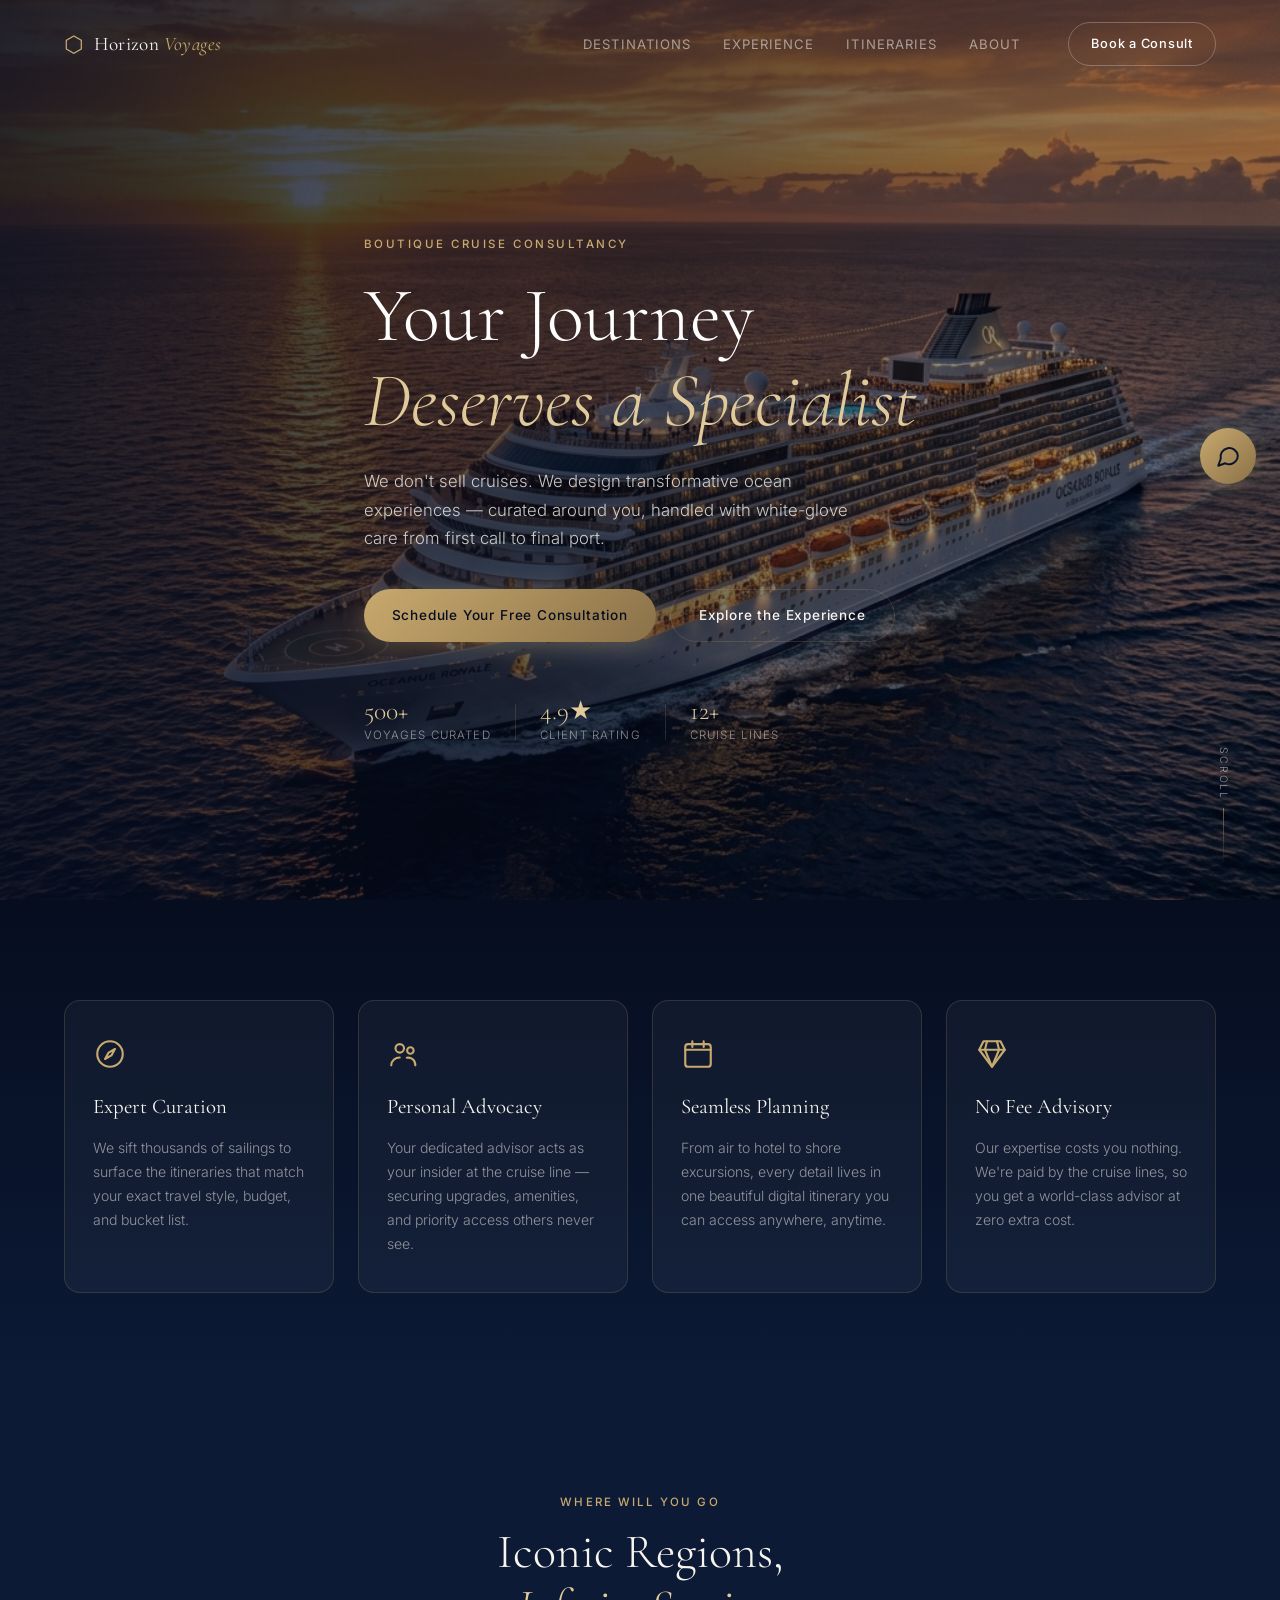
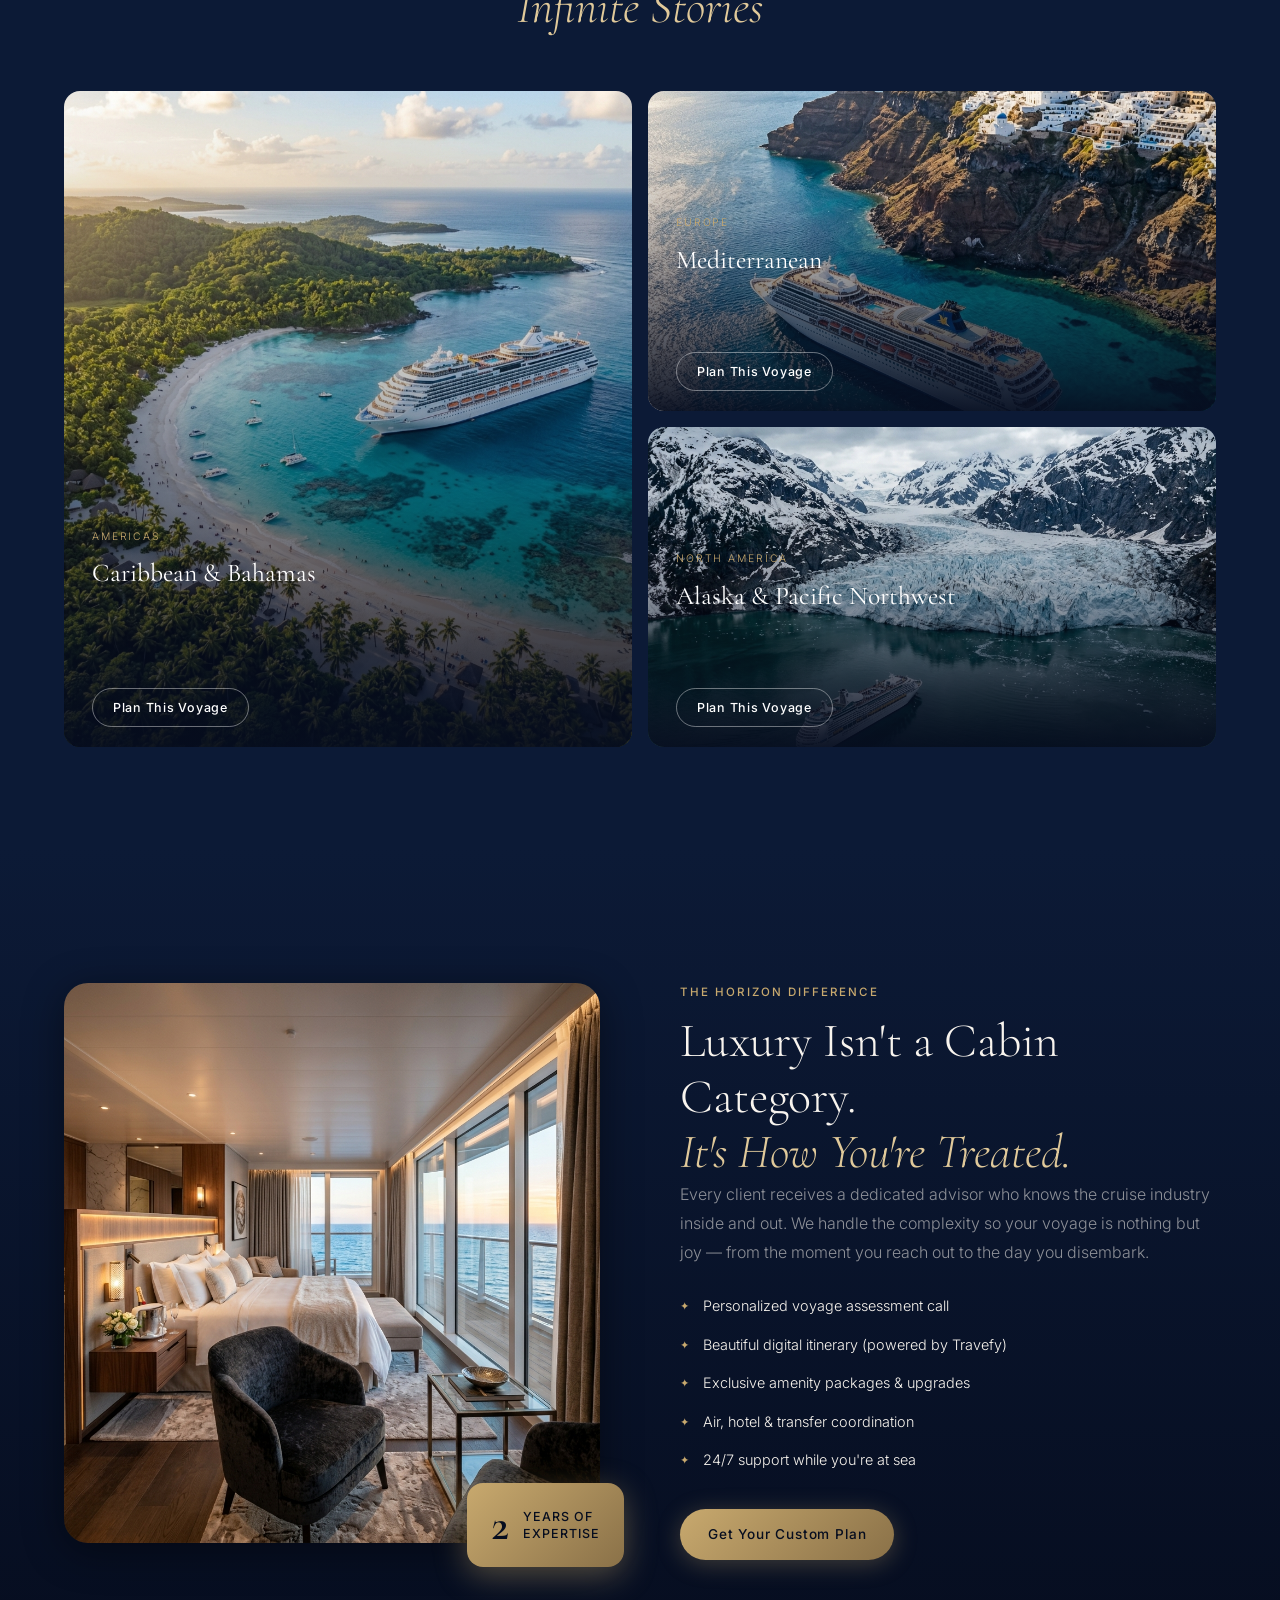
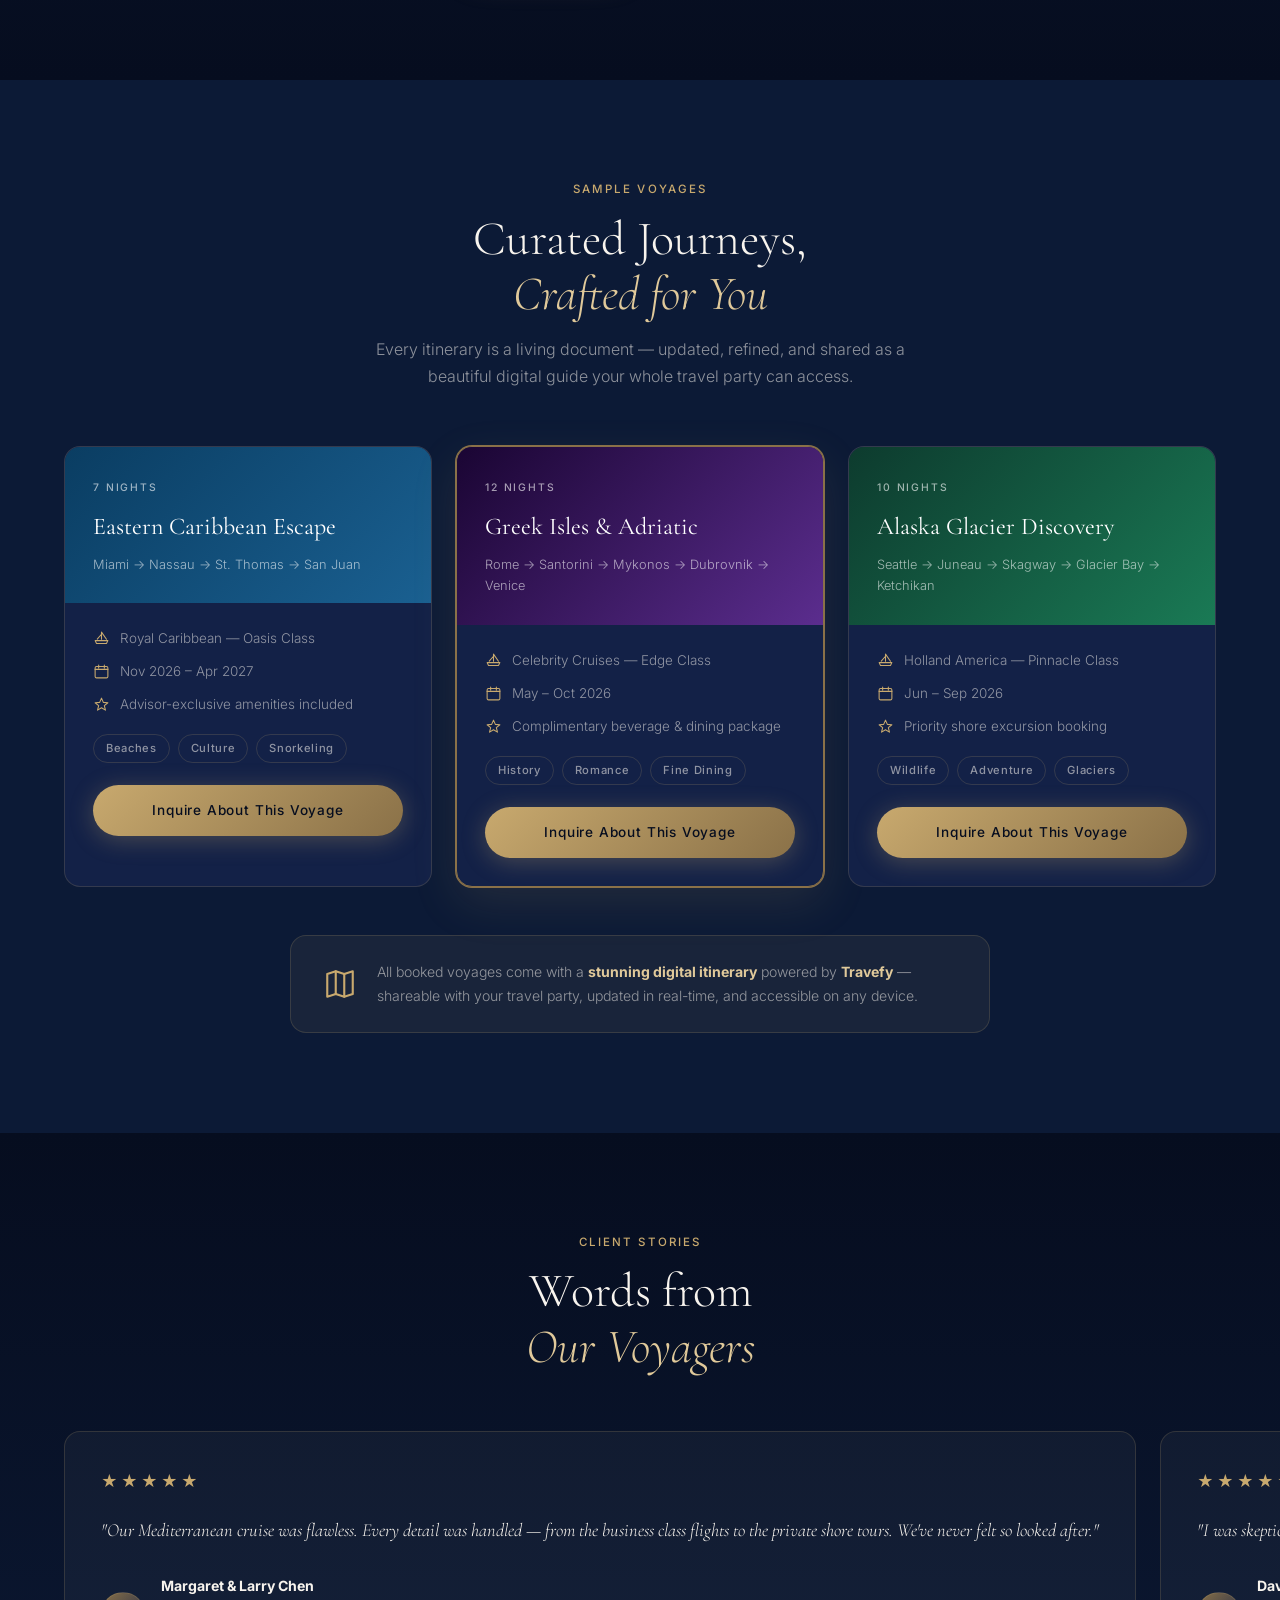
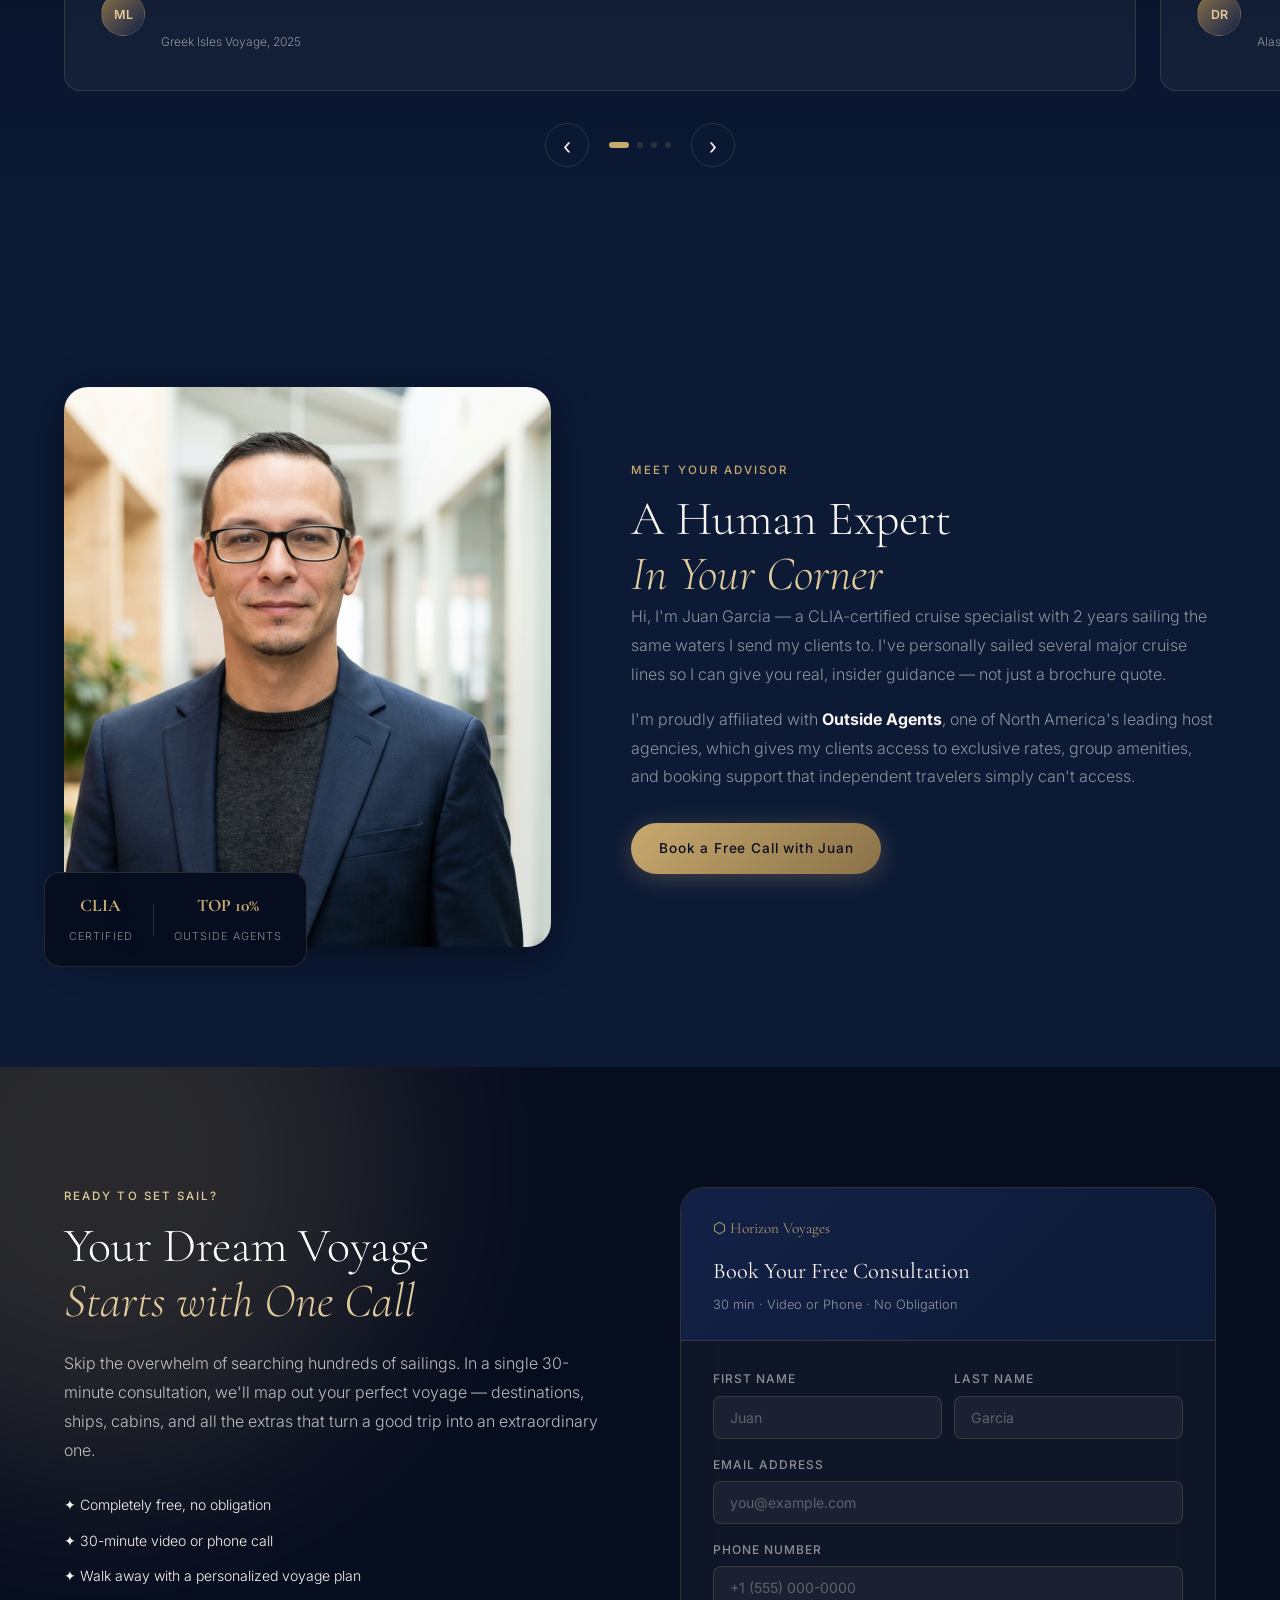
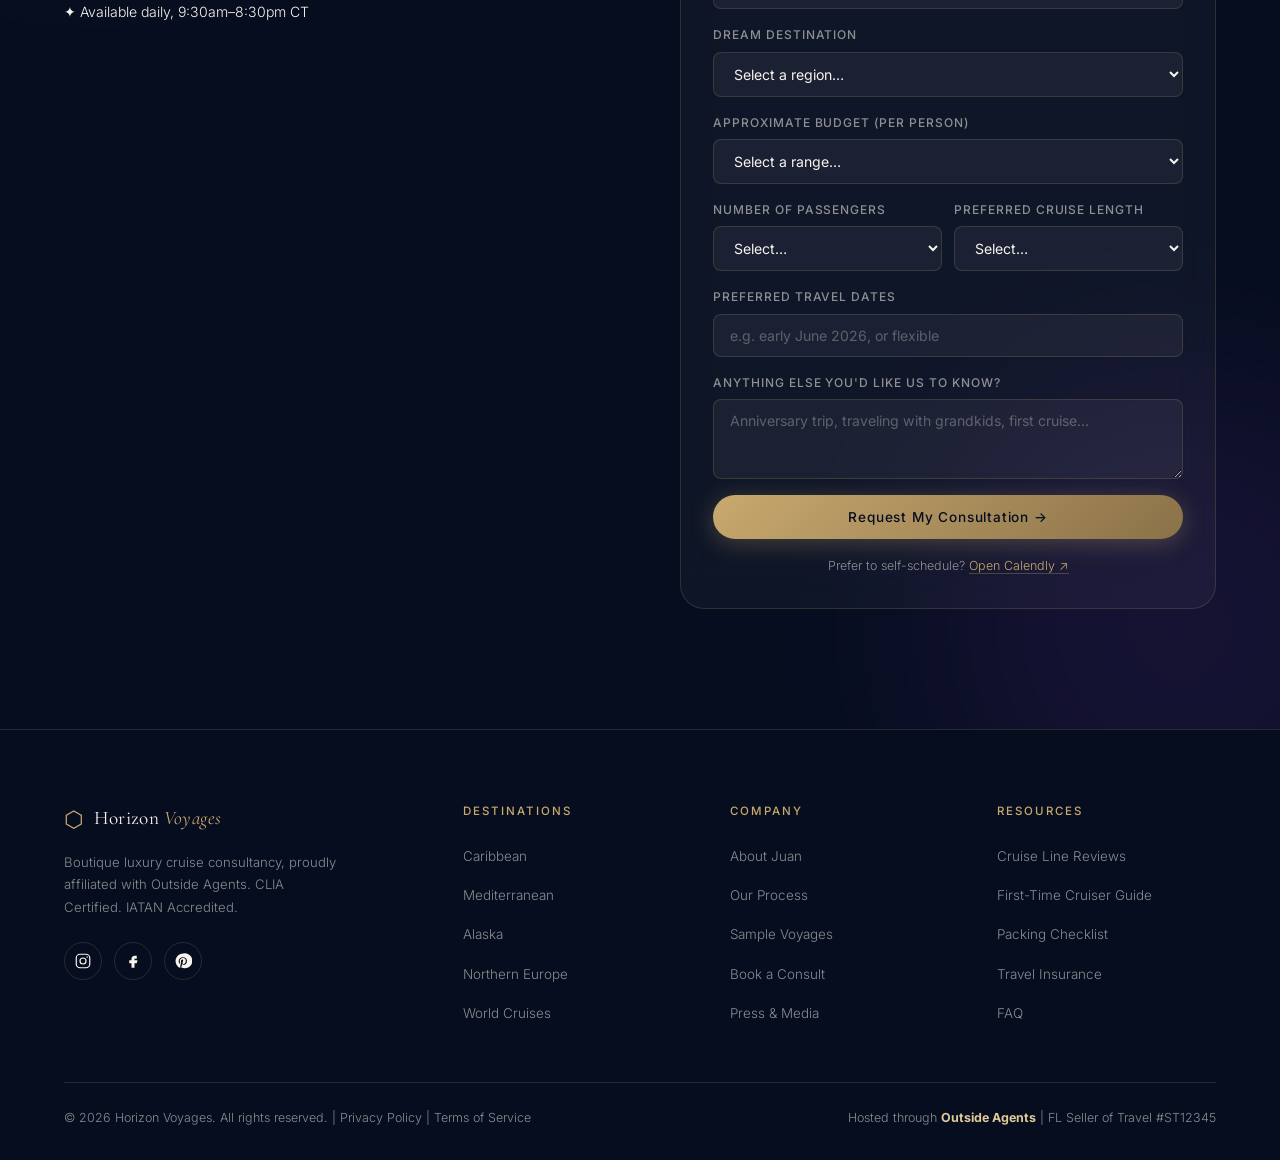
==== index.html @ 29cc8733 "Merge fix/accurate-experience: 2-year advisor experience" ====
<!DOCTYPE html>
<html lang="en">
<head>
  <meta charset="UTF-8" />
  <meta name="viewport" content="width=device-width, initial-scale=1.0" />
  <title>Horizon Voyages | Luxury Cruise Specialists</title>
  <meta name="description" content="Horizon Voyages is a boutique luxury cruise consultancy. We curate bespoke ocean journeys and handle every detail — so you arrive transformed, not just traveled." />
  <link rel="canonical" href="https://horizonvoyages.net/" />
  <link rel="preconnect" href="https://fonts.googleapis.com" />
  <link rel="preconnect" href="https://fonts.gstatic.com" crossorigin />
  <link href="https://fonts.googleapis.com/css2?family=Cormorant+Garamond:ital,wght@0,300;0,400;0,500;0,600;1,300;1,400&family=Inter:wght@300;400;500;600&display=swap" rel="stylesheet" />
  <link rel="stylesheet" href="style.css" />
</head>
<body>

  <!-- ░░ NAV ░░ -->
  <nav id="navbar" class="navbar">
    <div class="nav-inner">
      <a href="#" class="logo" id="logo-link">
        <span class="logo-mark">⬡</span>
        <span class="logo-text">Horizon <em>Voyages</em></span>
      </a>
      <ul class="nav-links" id="nav-links">
        <li><a href="#destinations">Destinations</a></li>
        <li><a href="#experience">Experience</a></li>
        <li><a href="#itineraries">Itineraries</a></li>
        <li><a href="#about">About</a></li>
        <li class="nav-cta-mobile"><a href="#consult" class="btn btn-primary">Book a Consult</a></li>
      </ul>
      <a href="#consult" class="btn btn-ghost nav-cta" id="nav-cta">Book a Consult</a>
      <button class="hamburger" id="hamburger" aria-label="Toggle menu">
        <span></span><span></span><span></span>
      </button>
    </div>
  </nav>

  <!-- ░░ HERO ░░ -->
  <section class="hero" id="hero">
    <div class="hero-media">
      <img src="hero_cruise.png" alt="Luxury cruise ship at sunset" class="hero-img" id="hero-img" />
      <div class="hero-overlay"></div>
    </div>
    <div class="hero-content">
      <p class="hero-eyebrow">Boutique Cruise Consultancy</p>
      <h1 class="hero-headline">Your Journey<br /><em>Deserves a Specialist</em></h1>
      <p class="hero-sub">We don't sell cruises. We design transformative ocean experiences — curated around you, handled with white-glove care from first call to final port.</p>
      <div class="hero-actions">
        <a href="#consult" class="btn btn-primary" id="hero-cta">Schedule Your Free Consultation</a>
        <a href="#experience" class="btn btn-outline" id="hero-explore">Explore the Experience</a>
      </div>
      <div class="hero-trust">
        <div class="trust-item"><span class="trust-num">500+</span><span class="trust-label">Voyages Curated</span></div>
        <div class="trust-divider"></div>
        <div class="trust-item"><span class="trust-num">4.9★</span><span class="trust-label">Client Rating</span></div>
        <div class="trust-divider"></div>
        <div class="trust-item"><span class="trust-num">12+</span><span class="trust-label">Cruise Lines</span></div>
      </div>
    </div>
    <div class="hero-scroll-hint" id="scroll-hint">
      <span>Scroll</span>
      <div class="scroll-line"></div>
    </div>
  </section>

  <!-- ░░ PHILOSOPHY STRIP ░░ -->
  <section class="philosophy" id="philosophy">
    <div class="container">
      <div class="philosophy-grid">
        <div class="phil-card" data-reveal>
          <div class="phil-icon"><svg viewBox="0 0 24 24" fill="none" stroke="currentColor" stroke-width="1.5" stroke-linecap="round" stroke-linejoin="round"><circle cx="12" cy="12" r="9"/><polygon points="15.5 8.5 11 11 8.5 15.5 13 13"/></svg></div>
          <h3>Expert Curation</h3>
          <p>We sift thousands of sailings to surface the itineraries that match your exact travel style, budget, and bucket list.</p>
        </div>
        <div class="phil-card" data-reveal>
          <div class="phil-icon"><svg viewBox="0 0 24 24" fill="none" stroke="currentColor" stroke-width="1.5" stroke-linecap="round" stroke-linejoin="round"><circle cx="9" cy="8" r="3"/><path d="M3 20c0-3.3 2.7-5.5 6-5.5"/><circle cx="16.5" cy="9.5" r="2.3"/><path d="M14 14.6c3.2-.4 6 1.6 6 5.4"/></svg></div>
          <h3>Personal Advocacy</h3>
          <p>Your dedicated advisor acts as your insider at the cruise line — securing upgrades, amenities, and priority access others never see.</p>
        </div>
        <div class="phil-card" data-reveal>
          <div class="phil-icon"><svg viewBox="0 0 24 24" fill="none" stroke="currentColor" stroke-width="1.5" stroke-linecap="round" stroke-linejoin="round"><rect x="3" y="5" width="18" height="16" rx="2"/><path d="M3 9h18M8 3v4M16 3v4"/></svg></div>
          <h3>Seamless Planning</h3>
          <p>From air to hotel to shore excursions, every detail lives in one beautiful digital itinerary you can access anywhere, anytime.</p>
        </div>
        <div class="phil-card" data-reveal>
          <div class="phil-icon"><svg viewBox="0 0 24 24" fill="none" stroke="currentColor" stroke-width="1.5" stroke-linecap="round" stroke-linejoin="round"><path d="M6 3h12l3 6-9 12L3 9z"/><path d="M3 9h18M8.5 3 7 9l5 12 5-12-1.5-6"/></svg></div>
          <h3>No Fee Advisory</h3>
          <p>Our expertise costs you nothing. We're paid by the cruise lines, so you get a world-class advisor at zero extra cost.</p>
        </div>
      </div>
    </div>
  </section>

  <!-- ░░ DESTINATIONS ░░ -->
  <section class="destinations" id="destinations">
    <div class="container">
      <div class="section-header" data-reveal>
        <p class="section-eyebrow">Where Will You Go</p>
        <h2 class="section-title">Iconic Regions,<br /><em>Infinite Stories</em></h2>
      </div>
      <div class="dest-grid">
        <div class="dest-card dest-large" id="dest-caribbean" data-reveal>
          <img src="cruise_caribbean.png" alt="Caribbean cruise destination" loading="lazy" />
          <div class="dest-card-overlay">
            <div class="dest-info">
              <p class="dest-region">Americas</p>
              <h3>Caribbean &amp; Bahamas</h3>
              <p class="dest-desc">Pristine beaches, turquoise waters, and vibrant island culture across the tropics' most storied islands.</p>
              <a href="#consult" class="btn btn-ghost-sm">Plan This Voyage</a>
            </div>
          </div>
        </div>
        <div class="dest-card" id="dest-med" data-reveal>
          <img src="cruise_mediterranean.png" alt="Mediterranean cruise" loading="lazy" />
          <div class="dest-card-overlay">
            <div class="dest-info">
              <p class="dest-region">Europe</p>
              <h3>Mediterranean</h3>
              <p class="dest-desc">Ancient cities, volcanic islands, and timeless Riviera glamour across 15 breathtaking nations.</p>
              <a href="#consult" class="btn btn-ghost-sm">Plan This Voyage</a>
            </div>
          </div>
        </div>
        <div class="dest-card" id="dest-alaska" data-reveal>
          <img src="cruise_alaska.png" alt="Alaska cruise" loading="lazy" />
          <div class="dest-card-overlay">
            <div class="dest-info">
              <p class="dest-region">North America</p>
              <h3>Alaska &amp; Pacific Northwest</h3>
              <p class="dest-desc">Glaciers, fjords, and untouched wilderness on one of the world's most awe-inspiring sailings.</p>
              <a href="#consult" class="btn btn-ghost-sm">Plan This Voyage</a>
            </div>
          </div>
        </div>
      </div>
    </div>
  </section>

  <!-- ░░ EXPERIENCE (SUITE) ░░ -->
  <section class="experience-section" id="experience">
    <div class="experience-inner">
      <div class="exp-image" data-reveal>
        <img src="cruise_suite.png" alt="Luxury cruise suite with ocean view" loading="lazy" />
        <div class="exp-badge">
          <span class="badge-num">2</span>
          <span class="badge-txt">Years of<br/>Expertise</span>
        </div>
      </div>
      <div class="exp-content" data-reveal>
        <p class="section-eyebrow">The Horizon Difference</p>
        <h2 class="section-title">Luxury Isn't a Cabin Category.<br /><em>It's How You're Treated.</em></h2>
        <p class="exp-body">Every client receives a dedicated advisor who knows the cruise industry inside and out. We handle the complexity so your voyage is nothing but joy — from the moment you reach out to the day you disembark.</p>
        <ul class="exp-checklist">
          <li><span class="check-icon">✦</span> Personalized voyage assessment call</li>
          <li><span class="check-icon">✦</span> Beautiful digital itinerary (powered by Travefy)</li>
          <li><span class="check-icon">✦</span> Exclusive amenity packages &amp; upgrades</li>
          <li><span class="check-icon">✦</span> Air, hotel &amp; transfer coordination</li>
          <li><span class="check-icon">✦</span> 24/7 support while you're at sea</li>
        </ul>
        <a href="#consult" class="btn btn-primary" id="exp-cta">Get Your Custom Plan</a>
      </div>
    </div>
  </section>

  <!-- ░░ ITINERARY SHOWCASE ░░ -->
  <section class="itineraries" id="itineraries">
    <div class="container">
      <div class="section-header" data-reveal>
        <p class="section-eyebrow">Sample Voyages</p>
        <h2 class="section-title">Curated Journeys,<br /><em>Crafted for You</em></h2>
        <p class="section-sub">Every itinerary is a living document — updated, refined, and shared as a beautiful digital guide your whole travel party can access.</p>
      </div>
      <div class="itin-grid">
        <article class="itin-card" data-reveal>
          <div class="itin-header" style="background: linear-gradient(135deg,#0a3d62,#1a6091)">
            <div class="itin-nights">7 Nights</div>
            <h3>Eastern Caribbean Escape</h3>
            <p>Miami → Nassau → St. Thomas → San Juan</p>
          </div>
          <div class="itin-body">
            <div class="itin-detail"><span><svg viewBox="0 0 24 24" fill="none" stroke="currentColor" stroke-width="1.5" stroke-linecap="round" stroke-linejoin="round"><path d="M3 15h18l-2 4H5z"/><path d="M12 13V3l7 10M12 6 6 13"/></svg></span> Royal Caribbean — Oasis Class</div>
            <div class="itin-detail"><span><svg viewBox="0 0 24 24" fill="none" stroke="currentColor" stroke-width="1.5" stroke-linecap="round" stroke-linejoin="round"><rect x="3" y="5" width="18" height="16" rx="2"/><path d="M3 9h18M8 3v4M16 3v4"/></svg></span> Nov 2026 – Apr 2027</div>
            <div class="itin-detail"><span><svg viewBox="0 0 24 24" fill="none" stroke="currentColor" stroke-width="1.5" stroke-linecap="round" stroke-linejoin="round"><polygon points="12 3 14.6 9 21 9.5 16 13.7 17.6 20 12 16.5 6.4 20 8 13.7 3 9.5 9.4 9"/></svg></span> Advisor-exclusive amenities included</div>
            <div class="itin-tags">
              <span class="tag">Beaches</span><span class="tag">Culture</span><span class="tag">Snorkeling</span>
            </div>
            <a href="#consult" class="btn btn-primary btn-full" id="itin-cta-1">Inquire About This Voyage</a>
          </div>
        </article>
        <article class="itin-card featured-itin" data-reveal>
          <div class="itin-badge-featured">Most Requested</div>
          <div class="itin-header" style="background: linear-gradient(135deg,#1a0533,#5b2d8e)">
            <div class="itin-nights">12 Nights</div>
            <h3>Greek Isles &amp; Adriatic</h3>
            <p>Rome → Santorini → Mykonos → Dubrovnik → Venice</p>
          </div>
          <div class="itin-body">
            <div class="itin-detail"><span><svg viewBox="0 0 24 24" fill="none" stroke="currentColor" stroke-width="1.5" stroke-linecap="round" stroke-linejoin="round"><path d="M3 15h18l-2 4H5z"/><path d="M12 13V3l7 10M12 6 6 13"/></svg></span> Celebrity Cruises — Edge Class</div>
            <div class="itin-detail"><span><svg viewBox="0 0 24 24" fill="none" stroke="currentColor" stroke-width="1.5" stroke-linecap="round" stroke-linejoin="round"><rect x="3" y="5" width="18" height="16" rx="2"/><path d="M3 9h18M8 3v4M16 3v4"/></svg></span> May – Oct 2026</div>
            <div class="itin-detail"><span><svg viewBox="0 0 24 24" fill="none" stroke="currentColor" stroke-width="1.5" stroke-linecap="round" stroke-linejoin="round"><polygon points="12 3 14.6 9 21 9.5 16 13.7 17.6 20 12 16.5 6.4 20 8 13.7 3 9.5 9.4 9"/></svg></span> Complimentary beverage &amp; dining package</div>
            <div class="itin-tags">
              <span class="tag">History</span><span class="tag">Romance</span><span class="tag">Fine Dining</span>
            </div>
            <a href="#consult" class="btn btn-primary btn-full" id="itin-cta-2">Inquire About This Voyage</a>
          </div>
        </article>
        <article class="itin-card" data-reveal>
          <div class="itin-header" style="background: linear-gradient(135deg,#0d3b2e,#1a7a55)">
            <div class="itin-nights">10 Nights</div>
            <h3>Alaska Glacier Discovery</h3>
            <p>Seattle → Juneau → Skagway → Glacier Bay → Ketchikan</p>
          </div>
          <div class="itin-body">
            <div class="itin-detail"><span><svg viewBox="0 0 24 24" fill="none" stroke="currentColor" stroke-width="1.5" stroke-linecap="round" stroke-linejoin="round"><path d="M3 15h18l-2 4H5z"/><path d="M12 13V3l7 10M12 6 6 13"/></svg></span> Holland America — Pinnacle Class</div>
            <div class="itin-detail"><span><svg viewBox="0 0 24 24" fill="none" stroke="currentColor" stroke-width="1.5" stroke-linecap="round" stroke-linejoin="round"><rect x="3" y="5" width="18" height="16" rx="2"/><path d="M3 9h18M8 3v4M16 3v4"/></svg></span> Jun – Sep 2026</div>
            <div class="itin-detail"><span><svg viewBox="0 0 24 24" fill="none" stroke="currentColor" stroke-width="1.5" stroke-linecap="round" stroke-linejoin="round"><polygon points="12 3 14.6 9 21 9.5 16 13.7 17.6 20 12 16.5 6.4 20 8 13.7 3 9.5 9.4 9"/></svg></span> Priority shore excursion booking</div>
            <div class="itin-tags">
              <span class="tag">Wildlife</span><span class="tag">Adventure</span><span class="tag">Glaciers</span>
            </div>
            <a href="#consult" class="btn btn-primary btn-full" id="itin-cta-3">Inquire About This Voyage</a>
          </div>
        </article>
      </div>
      <div class="itin-travefy-note" data-reveal>
        <div class="travefy-icon"><svg viewBox="0 0 24 24" fill="none" stroke="currentColor" stroke-width="1.5" stroke-linecap="round" stroke-linejoin="round"><path d="M9 3 3 5v16l6-2 6 2 6-2V3l-6 2-6-2z"/><path d="M9 3v16M15 5v16"/></svg></div>
        <p>All booked voyages come with a <strong>stunning digital itinerary</strong> powered by <strong>Travefy</strong> — shareable with your travel party, updated in real-time, and accessible on any device.</p>
      </div>
    </div>
  </section>

  <!-- ░░ TESTIMONIALS ░░ -->
  <section class="testimonials" id="testimonials">
    <div class="container">
      <div class="section-header" data-reveal>
        <p class="section-eyebrow">Client Stories</p>
        <h2 class="section-title">Words from<br /><em>Our Voyagers</em></h2>
      </div>
      <div class="testi-track-wrap">
        <div class="testi-track" id="testi-track">
          <div class="testi-card">
            <div class="testi-stars">★★★★★</div>
            <p class="testi-quote">"Our Mediterranean cruise was flawless. Every detail was handled — from the business class flights to the private shore tours. We've never felt so looked after."</p>
            <div class="testi-author">
              <div class="testi-avatar">ML</div>
              <div><strong>Margaret &amp; Larry Chen</strong><br /><span>Greek Isles Voyage, 2025</span></div>
            </div>
          </div>
          <div class="testi-card">
            <div class="testi-stars">★★★★★</div>
            <p class="testi-quote">"I was skeptical about using a travel advisor, but Horizon Voyages saved us thousands and got us a suite upgrade we never could have gotten on our own. Life-changing trip."</p>
            <div class="testi-author">
              <div class="testi-avatar">DR</div>
              <div><strong>David Reyes</strong><br /><span>Alaska Discovery, 2025</span></div>
            </div>
          </div>
          <div class="testi-card">
            <div class="testi-stars">★★★★★</div>
            <p class="testi-quote">"The digital itinerary they created was so beautiful my daughter thought I had hired a professional travel journalist. Every port, restaurant, and excursion perfectly documented."</p>
            <div class="testi-author">
              <div class="testi-avatar">SB</div>
              <div><strong>Sandra Bloom</strong><br /><span>Caribbean Escape, 2026</span></div>
            </div>
          </div>
          <div class="testi-card">
            <div class="testi-stars">★★★★★</div>
            <p class="testi-quote">"Our advisor called the ship directly when our excursion got canceled and had a replacement arranged within the hour. That's the kind of service money simply can't buy elsewhere."</p>
            <div class="testi-author">
              <div class="testi-avatar">JK</div>
              <div><strong>James &amp; Karen Walsh</strong><br /><span>Adriatic Voyage, 2025</span></div>
            </div>
          </div>
        </div>
        <div class="testi-controls">
          <button class="testi-btn" id="testi-prev" aria-label="Previous testimonial">‹</button>
          <div class="testi-dots" id="testi-dots"></div>
          <button class="testi-btn" id="testi-next" aria-label="Next testimonial">›</button>
        </div>
      </div>
    </div>
  </section>

  <!-- ░░ ADVISOR ░░ -->
  <section class="advisor-section" id="about">
    <div class="container">
      <div class="advisor-inner">
        <div class="advisor-img-wrap" data-reveal>
          <img src="advisor_portrait.png" alt="Your dedicated cruise advisor" />
          <div class="advisor-credentials">
            <div class="cred-item"><strong>CLIA</strong><span>Certified</span></div>
            <div class="cred-divider"></div>
            <div class="cred-item"><strong>TOP 10%</strong><span>Outside Agents</span></div>
          </div>
        </div>
        <div class="advisor-content" data-reveal>
          <p class="section-eyebrow">Meet Your Advisor</p>
          <h2 class="section-title">A Human Expert<br /><em>In Your Corner</em></h2>
          <p class="advisor-body">Hi, I'm Juan Garcia — a CLIA-certified cruise specialist with 2 years sailing the same waters I send my clients to. I've personally sailed several major cruise lines so I can give you real, insider guidance — not just a brochure quote.</p>
          <p class="advisor-body">I'm proudly affiliated with <strong>Outside Agents</strong>, one of North America's leading host agencies, which gives my clients access to exclusive rates, group amenities, and booking support that independent travelers simply can't access.</p>
          <div class="advisor-actions">
            <a href="#consult" class="btn btn-primary" id="advisor-cta">Book a Free Call with Juan</a>
          </div>
        </div>
      </div>
    </div>
  </section>

  <!-- ░░ CONSULT / CALENDLY CTA ░░ -->
  <section class="consult-section" id="consult">
    <div class="consult-bg">
      <div class="consult-glow consult-glow-1"></div>
      <div class="consult-glow consult-glow-2"></div>
    </div>
    <div class="container">
      <div class="consult-inner">
        <div class="consult-copy" data-reveal>
          <p class="section-eyebrow light">Ready to Set Sail?</p>
          <h2 class="section-title light">Your Dream Voyage<br /><em>Starts with One Call</em></h2>
          <p class="consult-body">Skip the overwhelm of searching hundreds of sailings. In a single 30-minute consultation, we'll map out your perfect voyage — destinations, ships, cabins, and all the extras that turn a good trip into an extraordinary one.</p>
          <ul class="consult-bullets">
            <li>✦ Completely free, no obligation</li>
            <li>✦ 30-minute video or phone call</li>
            <li>✦ Walk away with a personalized voyage plan</li>
            <li>✦ Available daily, 9:30am–8:30pm CT</li>
          </ul>
        </div>
        <div class="consult-widget" data-reveal>
          <div class="widget-card" id="consult-widget">
            <div class="widget-header">
              <div class="widget-logo">⬡ Horizon Voyages</div>
              <h3>Book Your Free Consultation</h3>
              <p>30 min · Video or Phone · No Obligation</p>
            </div>
            <!-- Inline booking form (Calendly embed placeholder) -->
            <form class="consult-form" id="consult-form" novalidate>
              <div class="form-row">
                <div class="form-group">
                  <label for="fname">First Name</label>
                  <input type="text" id="fname" name="fname" placeholder="Juan" required />
                </div>
                <div class="form-group">
                  <label for="lname">Last Name</label>
                  <input type="text" id="lname" name="lname" placeholder="Garcia" required />
                </div>
              </div>
              <div class="form-group">
                <label for="email">Email Address</label>
                <input type="email" id="email" name="email" placeholder="you@example.com" required />
              </div>
              <div class="form-group">
                <label for="phone">Phone Number</label>
                <input type="tel" id="phone" name="phone" placeholder="+1 (555) 000-0000" />
              </div>
              <div class="form-group">
                <label for="destination">Dream Destination</label>
                <select id="destination" name="destination">
                  <option value="">Select a region…</option>
                  <option>Caribbean &amp; Bahamas</option>
                  <option>Mediterranean</option>
                  <option>Alaska &amp; Pacific Northwest</option>
                  <option>Northern Europe &amp; Fjords</option>
                  <option>Asia &amp; Southeast Asia</option>
                  <option>South America &amp; Antarctica</option>
                  <option>World Cruise</option>
                  <option>Not sure yet — help me decide</option>
                </select>
              </div>
              <div class="form-group">
                <label for="budget">Approximate Budget (per person)</label>
                <select id="budget" name="budget">
                  <option value="">Select a range…</option>
                  <option>Under $2,000</option>
                  <option>$2,000 – $5,000</option>
                  <option>$5,000 – $10,000</option>
                  <option>$10,000 – $20,000</option>
                  <option>$20,000+</option>
                </select>
              </div>
              <div class="form-row">
                <div class="form-group">
                  <label for="passengers">Number of Passengers</label>
                  <select id="passengers" name="passengers">
                    <option value="">Select…</option>
                    <option>1</option>
                    <option>2</option>
                    <option>3–4</option>
                    <option>5–6</option>
                    <option>7+</option>
                  </select>
                </div>
                <div class="form-group">
                  <label for="length">Preferred Cruise Length</label>
                  <select id="length" name="length">
                    <option value="">Select…</option>
                    <option>Up to 5 nights</option>
                    <option>6–9 nights</option>
                    <option>10–14 nights</option>
                    <option>15+ nights</option>
                    <option>Flexible</option>
                  </select>
                </div>
              </div>
              <div class="form-group">
                <label for="dates">Preferred Travel Dates</label>
                <input type="text" id="dates" name="dates" placeholder="e.g. early June 2026, or flexible" />
              </div>
              <div class="form-group">
                <label for="message">Anything else you'd like us to know?</label>
                <textarea id="message" name="message" rows="3" placeholder="Anniversary trip, traveling with grandkids, first cruise…"></textarea>
              </div>
              <div class="form-captcha" id="consult-captcha"></div>
              <p class="form-error" id="form-error" hidden></p>
              <button type="submit" class="btn btn-primary btn-full" id="form-submit">
                <span class="btn-text">Request My Consultation →</span>
                <span class="btn-loading" hidden>Sending…</span>
              </button>
              <p class="form-note">Prefer to self-schedule? <a href="https://calendly.com/horizonvoyages" id="calendly-link" class="inline-link" target="_blank" rel="noopener noreferrer">Open Calendly ↗</a></p>
            </form>
            <div class="form-success" id="form-success" hidden>
              <div class="success-icon">✦</div>
              <h3>You're on the list!</h3>
              <p>Juan will reach out within one business day to confirm your consultation time. Check your inbox for a confirmation email.</p>
            </div>
          </div>
        </div>
      </div>
    </div>
  </section>

  <!-- ░░ FOOTER ░░ -->
  <footer class="footer">
    <div class="container">
      <div class="footer-top">
        <div class="footer-brand">
          <a href="#" class="logo">
            <span class="logo-mark">⬡</span>
            <span class="logo-text">Horizon <em>Voyages</em></span>
          </a>
          <p>Boutique luxury cruise consultancy, proudly affiliated with Outside Agents. CLIA Certified. IATAN Accredited.</p>
          <div class="footer-social">
            <a href="#" aria-label="Instagram" class="social-btn" id="footer-ig"><svg viewBox="0 0 24 24" fill="none" stroke="currentColor" stroke-width="1.6"><rect x="3" y="3" width="18" height="18" rx="5"/><circle cx="12" cy="12" r="4"/><circle cx="17.5" cy="6.5" r="1" fill="currentColor" stroke="none"/></svg></a>
            <a href="#" aria-label="Facebook" class="social-btn" id="footer-fb"><svg viewBox="0 0 24 24" fill="currentColor"><path d="M14 9h3V5h-3c-2.2 0-4 1.8-4 4v2H7v4h3v6h4v-6h3l1-4h-4V9c0-.6.4-1 1-1z"/></svg></a>
            <a href="#" aria-label="Pinterest" class="social-btn" id="footer-pt"><svg viewBox="0 0 24 24" fill="currentColor"><path d="M12 2a10 10 0 0 0-3.6 19.3c-.1-.8-.1-2 .1-2.9l1.1-4.8s-.3-.6-.3-1.4c0-1.3.8-2.3 1.7-2.3.8 0 1.2.6 1.2 1.3 0 .8-.5 2.1-.8 3.2-.2.9.5 1.7 1.4 1.7 1.7 0 2.9-2.2 2.9-4.8 0-2-1.3-3.4-3.7-3.4-2.7 0-4.4 2-4.4 4.3 0 .8.2 1.3.6 1.8.2.2.2.3.1.5l-.2.8c-.1.3-.3.4-.5.2-1-.6-1.4-1.9-1.4-3.4 0-2.6 2-5.2 5.9-5.2 3.1 0 5.2 2.2 5.2 4.6 0 3.2-1.8 5.6-4.4 5.6-.9 0-1.7-.5-2-1l-.5 2.1c-.2.7-.6 1.6-.9 2.2A10 10 0 1 0 12 2z"/></svg></a>
          </div>
        </div>
        <div class="footer-links">
          <h4>Destinations</h4>
          <ul>
            <li><a href="#consult">Caribbean</a></li>
            <li><a href="#consult">Mediterranean</a></li>
            <li><a href="#consult">Alaska</a></li>
            <li><a href="#consult">Northern Europe</a></li>
            <li><a href="#consult">World Cruises</a></li>
          </ul>
        </div>
        <div class="footer-links">
          <h4>Company</h4>
          <ul>
            <li><a href="#about">About Juan</a></li>
            <li><a href="#experience">Our Process</a></li>
            <li><a href="#itineraries">Sample Voyages</a></li>
            <li><a href="#consult">Book a Consult</a></li>
            <li><a href="#">Press &amp; Media</a></li>
          </ul>
        </div>
        <div class="footer-links">
          <h4>Resources</h4>
          <ul>
            <li><a href="#">Cruise Line Reviews</a></li>
            <li><a href="#">First-Time Cruiser Guide</a></li>
            <li><a href="#">Packing Checklist</a></li>
            <li><a href="#">Travel Insurance</a></li>
            <li><a href="#">FAQ</a></li>
          </ul>
        </div>
      </div>
      <div class="footer-bottom">
        <p>© 2026 Horizon Voyages. All rights reserved. | <a href="privacy.html">Privacy Policy</a> | <a href="terms.html">Terms of Service</a></p>
        <p class="footer-host">Hosted through <strong>Outside Agents</strong> | FL Seller of Travel #ST12345</p>
      </div>
    </div>
  </footer>

  <!-- ░░ AI CHAT WIDGET ░░ -->
  <div class="chat-widget" id="chat-widget">
    <button class="chat-widget-toggle" id="chat-toggle" aria-label="Toggle chat">
      <span class="chat-icon"><svg viewBox="0 0 24 24" fill="none" stroke="currentColor" stroke-width="1.8" stroke-linecap="round" stroke-linejoin="round"><path d="M21 11.5a8 8 0 0 1-11.5 7.2L3 21l2.3-6.5A8 8 0 1 1 21 11.5z"/></svg></span>
    </button>
    <div class="chat-window" id="chat-window" hidden>
      <div class="chat-header">
        <h3>Horizon AI Assistant</h3>
        <button class="chat-close" id="chat-close" aria-label="Close chat">✕</button>
      </div>
      <div class="chat-callback" id="chat-callback" hidden>
        <button type="button" class="chat-callback-btn" id="chat-callback-btn">
          <svg viewBox="0 0 24 24" fill="none" stroke="currentColor" stroke-width="1.8" stroke-linecap="round" stroke-linejoin="round" aria-hidden="true"><path d="M22 16.92v3a2 2 0 0 1-2.18 2 19.79 19.79 0 0 1-8.63-3.07 19.5 19.5 0 0 1-6-6 19.79 19.79 0 0 1-3.07-8.67A2 2 0 0 1 4.11 2h3a2 2 0 0 1 2 1.72c.13.96.36 1.9.7 2.81a2 2 0 0 1-.45 2.11L8.09 9.91a16 16 0 0 0 6 6l1.27-1.27a2 2 0 0 1 2.11-.45c.91.34 1.85.57 2.81.7A2 2 0 0 1 22 16.92z"/></svg>
          Talk to a live advisor now
        </button>
      </div>
      <div class="chat-messages" id="chat-messages">
        <div class="chat-msg ai-msg">
          <div class="msg-content">Hello! I'm your AI concierge. How can I help you plan your dream voyage today?</div>
        </div>
      </div>
      <div class="chat-captcha" id="chat-captcha"></div>
      <form class="chat-input-area" id="chat-form">
        <input type="text" id="chat-input" placeholder="Type your message..." autocomplete="off" />
        <button type="submit" id="chat-submit" aria-label="Send message">➤</button>
      </form>
    </div>
  </div>

  <script src="https://challenges.cloudflare.com/turnstile/v0/api.js" async defer></script>
  <script src="config.js"></script>
  <script src="CruiseChatClient.js"></script>
  <script src="script.js"></script>
</body>
</html>
---- style.css ----
/* =============================================
   HORIZON VOYAGES — STYLESHEET
   ============================================= */

/* ── Tokens ── */
:root {
  --navy:       #060d1f;
  --navy-mid:   #0c1a36;
  --navy-light: #132147;
  --gold:       #c8a96e;
  --gold-light: #e0c99a;
  --gold-dim:   #8a7148;
  --cream:      #f8f4ee;
  --white:      #ffffff;
  --muted:      rgba(248,244,238,.55);
  --card-bg:    rgba(255,255,255,.04);
  --border:     rgba(200,169,110,.18);
  --radius-sm:  8px;
  --radius-md:  16px;
  --radius-lg:  24px;
  --shadow:     0 8px 40px rgba(0,0,0,.45);
  --trans:      .35s cubic-bezier(.4,0,.2,1);
  --font-serif: 'Cormorant Garamond', Georgia, serif;
  --font-sans:  'Inter', system-ui, sans-serif;
}

/* ── Reset ── */
*, *::before, *::after { box-sizing: border-box; margin: 0; padding: 0; }
html { scroll-behavior: smooth; font-size: 16px; }
body {
  background: var(--navy);
  color: var(--cream);
  font-family: var(--font-sans);
  font-weight: 300;
  line-height: 1.7;
  overflow-x: hidden;
}
img { display: block; width: 100%; height: 100%; object-fit: cover; }
a { text-decoration: none; color: inherit; }
ul { list-style: none; }
button { cursor: pointer; border: none; background: none; font-family: inherit; }

/* ── Utility ── */
.container { max-width: 1200px; margin: 0 auto; padding: 0 24px; }

.section-eyebrow {
  font-family: var(--font-sans);
  font-size: .72rem;
  font-weight: 500;
  letter-spacing: .18em;
  text-transform: uppercase;
  color: var(--gold);
  margin-bottom: 12px;
}
.section-title {
  font-family: var(--font-serif);
  font-size: clamp(2rem, 4vw, 3rem);
  font-weight: 300;
  line-height: 1.15;
  color: var(--cream);
}
.section-title em { font-style: italic; color: var(--gold-light); }
.section-sub { color: var(--muted); max-width: 560px; margin-top: 14px; }
.section-header { text-align: center; margin-bottom: 56px; }
.section-header .section-sub { margin: 14px auto 0; }

/* ── Buttons ── */
.btn {
  display: inline-flex;
  align-items: center;
  gap: 8px;
  padding: 14px 28px;
  border-radius: 50px;
  font-family: var(--font-sans);
  font-size: .85rem;
  font-weight: 500;
  letter-spacing: .06em;
  transition: all var(--trans);
  white-space: nowrap;
}
.btn-primary {
  background: linear-gradient(135deg, var(--gold), var(--gold-dim));
  color: var(--navy);
  box-shadow: 0 4px 24px rgba(200,169,110,.3);
}
.btn-primary:hover {
  transform: translateY(-2px);
  box-shadow: 0 8px 32px rgba(200,169,110,.5);
  background: linear-gradient(135deg, var(--gold-light), var(--gold));
}
.btn-outline {
  border: 1px solid var(--border);
  color: var(--cream);
  backdrop-filter: blur(8px);
}
.btn-outline:hover { border-color: var(--gold); color: var(--gold); }
.btn-ghost {
  border: 1px solid rgba(255,255,255,.25);
  color: var(--white);
  backdrop-filter: blur(8px);
}
.btn-ghost:hover { background: rgba(255,255,255,.12); border-color: var(--white); }
.btn-ghost-sm {
  display: inline-block;
  padding: 8px 20px;
  border: 1px solid rgba(255,255,255,.4);
  border-radius: 50px;
  font-size: .78rem;
  font-weight: 500;
  color: var(--white);
  transition: all var(--trans);
  letter-spacing: .06em;
}
.btn-ghost-sm:hover { background: rgba(255,255,255,.15); }
.btn-full { width: 100%; justify-content: center; }

/* ── Reveal animation ── */
[data-reveal] { opacity: 0; transform: translateY(32px); transition: opacity .7s ease, transform .7s ease; }
[data-reveal].visible { opacity: 1; transform: none; }

/* =============================================
   NAVBAR
   ============================================= */
.navbar {
  position: fixed;
  top: 0; left: 0; right: 0;
  z-index: 1000;
  padding: 22px 0;
  transition: all var(--trans);
}
.navbar.scrolled {
  background: rgba(6,13,31,.92);
  backdrop-filter: blur(20px);
  border-bottom: 1px solid var(--border);
  padding: 14px 0;
}
.nav-inner {
  max-width: 1200px;
  margin: 0 auto;
  padding: 0 24px;
  display: flex;
  align-items: center;
  gap: 40px;
}
.logo {
  display: flex;
  align-items: center;
  gap: 10px;
  flex-shrink: 0;
}
.logo-mark {
  font-size: 1.4rem;
  color: var(--gold);
  line-height: 1;
}
.logo-text {
  font-family: var(--font-serif);
  font-size: 1.2rem;
  font-weight: 400;
  color: var(--cream);
  letter-spacing: .02em;
}
.logo-text em { color: var(--gold); font-style: italic; }
.nav-links {
  display: flex;
  gap: 32px;
  margin-left: auto;
}
.nav-links a {
  font-size: .82rem;
  font-weight: 400;
  letter-spacing: .08em;
  text-transform: uppercase;
  color: var(--muted);
  transition: color var(--trans);
}
.nav-links a:hover { color: var(--gold); }
.nav-cta { margin-left: 8px; padding: 10px 22px; font-size: .8rem; }
/* The in-menu "Book a Consult" item only appears inside the mobile menu
   (desktop already has the separate .nav-cta button). */
.nav-cta-mobile { display: none; }
.hamburger {
  display: none;
  flex-direction: column;
  gap: 5px;
  padding: 4px;
  margin-left: auto;
}
.hamburger span {
  display: block;
  width: 24px; height: 2px;
  background: var(--cream);
  border-radius: 2px;
  transition: all var(--trans);
}
.hamburger.open span:nth-child(1) { transform: translateY(7px) rotate(45deg); }
.hamburger.open span:nth-child(2) { opacity: 0; }
.hamburger.open span:nth-child(3) { transform: translateY(-7px) rotate(-45deg); }

/* =============================================
   HERO
   ============================================= */
.hero {
  position: relative;
  height: 100vh;
  min-height: 700px;
  display: flex;
  align-items: center;
  overflow: hidden;
}
.hero-media {
  position: absolute;
  inset: 0;
}
.hero-img {
  width: 100%; height: 100%;
  object-fit: cover;
  transform: scale(1.06);
  animation: heroZoom 12s ease-out forwards;
}
@keyframes heroZoom {
  to { transform: scale(1); }
}
.hero-overlay {
  position: absolute;
  inset: 0;
  background: linear-gradient(
    105deg,
    rgba(6,13,31,.88) 0%,
    rgba(6,13,31,.6) 50%,
    rgba(6,13,31,.2) 100%
  );
}
.hero-content {
  position: relative;
  z-index: 2;
  max-width: 1200px;
  margin: 0 auto;
  padding: 0 24px;
  padding-top: 80px;
}
.hero-eyebrow {
  font-size: .72rem;
  font-weight: 500;
  letter-spacing: .22em;
  text-transform: uppercase;
  color: var(--gold);
  margin-bottom: 20px;
  animation: fadeUp .8s .2s ease both;
}
.hero-headline {
  font-family: var(--font-serif);
  font-size: clamp(2.8rem, 6vw, 5rem);
  font-weight: 300;
  line-height: 1.1;
  color: var(--white);
  margin-bottom: 24px;
  animation: fadeUp .8s .35s ease both;
}
.hero-headline em { font-style: italic; color: var(--gold-light); }
.hero-sub {
  max-width: 520px;
  color: rgba(248,244,238,.8);
  font-size: 1.05rem;
  line-height: 1.7;
  margin-bottom: 36px;
  animation: fadeUp .8s .5s ease both;
}
.hero-actions {
  display: flex;
  gap: 14px;
  flex-wrap: wrap;
  margin-bottom: 56px;
  animation: fadeUp .8s .65s ease both;
}
.hero-trust {
  display: flex;
  align-items: center;
  gap: 24px;
  animation: fadeUp .8s .8s ease both;
}
.trust-item { display: flex; flex-direction: column; gap: 2px; }
.trust-num { font-family: var(--font-serif); font-size: 1.6rem; color: var(--gold-light); line-height: 1; }
.trust-label { font-size: .72rem; letter-spacing: .1em; text-transform: uppercase; color: var(--muted); }
.trust-divider { width: 1px; height: 36px; background: var(--border); }
.hero-scroll-hint {
  position: absolute;
  bottom: 36px; right: 48px;
  z-index: 2;
  display: flex;
  flex-direction: column;
  align-items: center;
  gap: 8px;
  opacity: .55;
}
.hero-scroll-hint span { font-size: .65rem; letter-spacing: .18em; text-transform: uppercase; writing-mode: vertical-rl; }
.scroll-line {
  width: 1px; height: 56px;
  background: linear-gradient(to bottom, var(--gold), transparent);
  animation: scrollPulse 1.8s ease-in-out infinite;
}
@keyframes scrollPulse { 0%,100% { opacity: .5; } 50% { opacity: 1; } }
@keyframes fadeUp { from { opacity:0; transform: translateY(24px); } to { opacity:1; transform:none; } }

/* =============================================
   PHILOSOPHY
   ============================================= */
.philosophy {
  padding: 100px 0;
  background: linear-gradient(180deg, var(--navy) 0%, var(--navy-mid) 100%);
}
.philosophy-grid {
  display: grid;
  grid-template-columns: repeat(4, 1fr);
  gap: 24px;
}
.phil-card {
  background: var(--card-bg);
  border: 1px solid var(--border);
  border-radius: var(--radius-md);
  padding: 36px 28px;
  transition: all var(--trans);
}
.phil-card:hover {
  background: rgba(200,169,110,.06);
  border-color: var(--gold-dim);
  transform: translateY(-4px);
}
.phil-icon { color: var(--gold); margin-bottom: 18px; line-height: 0; }
.phil-icon svg { width: 34px; height: 34px; }
.phil-card h3 {
  font-family: var(--font-serif);
  font-size: 1.3rem;
  font-weight: 400;
  color: var(--cream);
  margin-bottom: 12px;
}
.phil-card p { font-size: .88rem; color: var(--muted); line-height: 1.7; }

/* =============================================
   DESTINATIONS
   ============================================= */
.destinations {
  padding: 100px 0;
  background: var(--navy-mid);
}
.dest-grid {
  display: grid;
  grid-template-columns: 1fr 1fr;
  grid-template-rows: 320px 320px;
  gap: 16px;
}
.dest-large { grid-row: span 2; }
.dest-card {
  position: relative;
  border-radius: var(--radius-md);
  overflow: hidden;
  cursor: pointer;
}
.dest-card img {
  width: 100%; height: 100%;
  object-fit: cover;
  transition: transform .6s ease;
}
.dest-card:hover img { transform: scale(1.06); }
.dest-card-overlay {
  position: absolute;
  inset: 0;
  background: linear-gradient(to top, rgba(6,13,31,.95) 0%, rgba(6,13,31,.2) 60%, transparent 100%);
  display: flex;
  align-items: flex-end;
  padding: 28px;
  transition: background var(--trans);
}
.dest-card:hover .dest-card-overlay { background: linear-gradient(to top, rgba(6,13,31,.98) 0%, rgba(6,13,31,.5) 70%, rgba(6,13,31,.1) 100%); }
.dest-info { transform: translateY(8px); transition: transform var(--trans); }
.dest-card:hover .dest-info { transform: none; }
.dest-region {
  font-size: .65rem;
  letter-spacing: .18em;
  text-transform: uppercase;
  color: var(--gold);
  margin-bottom: 6px;
}
.dest-info h3 {
  font-family: var(--font-serif);
  font-size: 1.6rem;
  font-weight: 400;
  color: var(--white);
  margin-bottom: 10px;
}
.dest-desc {
  font-size: .82rem;
  color: rgba(248,244,238,.75);
  margin-bottom: 16px;
  max-width: 320px;
  opacity: 0;
  transform: translateY(8px);
  transition: opacity .35s .05s ease, transform .35s .05s ease;
}
.dest-card:hover .dest-desc { opacity: 1; transform: none; }

/* =============================================
   EXPERIENCE
   ============================================= */
.experience-section {
  padding: 120px 0;
  background: linear-gradient(180deg, var(--navy-mid) 0%, var(--navy) 100%);
}
.experience-inner {
  max-width: 1200px;
  margin: 0 auto;
  padding: 0 24px;
  display: grid;
  grid-template-columns: 1fr 1fr;
  gap: 80px;
  align-items: center;
}
.exp-image {
  position: relative;
  border-radius: var(--radius-lg);
  overflow: visible;
}
.exp-image img {
  width: 100%;
  height: 560px;
  border-radius: var(--radius-lg);
  object-fit: cover;
  box-shadow: var(--shadow);
}
.exp-badge {
  position: absolute;
  bottom: -24px;
  right: -24px;
  background: linear-gradient(135deg, var(--gold), var(--gold-dim));
  color: var(--navy);
  border-radius: var(--radius-md);
  padding: 20px 24px;
  display: flex;
  align-items: center;
  gap: 14px;
  box-shadow: 0 8px 32px rgba(200,169,110,.4);
}
.badge-num { font-family: var(--font-serif); font-size: 2.8rem; font-weight: 600; line-height: 1; }
.badge-txt { font-size: .78rem; font-weight: 500; line-height: 1.4; text-transform: uppercase; letter-spacing: .08em; }
.exp-content { padding-top: 16px; }
.exp-body { color: var(--muted); line-height: 1.8; margin-bottom: 16px; }
.exp-checklist {
  margin: 28px 0 36px;
  display: flex;
  flex-direction: column;
  gap: 14px;
}
.exp-checklist li {
  display: flex;
  align-items: center;
  gap: 14px;
  font-size: .9rem;
  color: var(--cream);
}
.check-icon { color: var(--gold); font-size: .7rem; flex-shrink: 0; }

/* =============================================
   ITINERARIES
   ============================================= */
.itineraries {
  padding: 100px 0;
  background: var(--navy-mid);
}
.itin-grid {
  display: grid;
  grid-template-columns: repeat(3, 1fr);
  gap: 24px;
  margin-bottom: 48px;
}
.itin-card {
  background: var(--navy-light);
  border: 1px solid var(--border);
  border-radius: var(--radius-md);
  overflow: hidden;
  transition: all var(--trans);
  position: relative;
}
.itin-card:hover {
  transform: translateY(-6px);
  border-color: var(--gold-dim);
  box-shadow: 0 16px 48px rgba(0,0,0,.4);
}
.featured-itin {
  border-color: var(--gold-dim);
  box-shadow: 0 0 0 1px var(--gold-dim), 0 16px 48px rgba(200,169,110,.12);
}
.itin-badge-featured {
  position: absolute;
  top: 16px; right: 16px;
  background: var(--gold);
  color: var(--navy);
  font-size: .65rem;
  font-weight: 600;
  letter-spacing: .1em;
  text-transform: uppercase;
  padding: 5px 12px;
  border-radius: 50px;
}
.itin-header {
  padding: 32px 28px 28px;
  position: relative;
}
.itin-nights {
  font-size: .65rem;
  font-weight: 500;
  letter-spacing: .18em;
  text-transform: uppercase;
  color: rgba(255,255,255,.6);
  margin-bottom: 10px;
}
.itin-header h3 {
  font-family: var(--font-serif);
  font-size: 1.5rem;
  font-weight: 400;
  color: var(--white);
  margin-bottom: 6px;
}
.itin-header p { font-size: .8rem; color: rgba(255,255,255,.6); }
.itin-body { padding: 24px 28px 28px; }
.itin-detail {
  display: flex;
  align-items: center;
  gap: 10px;
  font-size: .84rem;
  color: var(--muted);
  margin-bottom: 10px;
}
.itin-detail span:first-child { display: inline-flex; color: var(--gold); }
.itin-detail span:first-child svg { width: 17px; height: 17px; }
.itin-tags {
  display: flex;
  gap: 8px;
  flex-wrap: wrap;
  margin: 18px 0 22px;
}
.tag {
  font-size: .7rem;
  font-weight: 500;
  letter-spacing: .06em;
  padding: 4px 12px;
  border-radius: 50px;
  border: 1px solid var(--border);
  color: var(--muted);
}
.itin-travefy-note {
  display: flex;
  align-items: center;
  gap: 20px;
  background: rgba(200,169,110,.07);
  border: 1px solid var(--border);
  border-radius: var(--radius-md);
  padding: 24px 32px;
  max-width: 700px;
  margin: 0 auto;
  text-align: left;
}
.travefy-icon { color: var(--gold); flex-shrink: 0; line-height: 0; }
.travefy-icon svg { width: 34px; height: 34px; }
.itin-travefy-note p { font-size: .88rem; color: var(--muted); line-height: 1.7; }
.itin-travefy-note strong { color: var(--gold-light); }

/* =============================================
   TESTIMONIALS
   ============================================= */
.testimonials {
  padding: 100px 0;
  background: linear-gradient(180deg, var(--navy) 0%, var(--navy-mid) 100%);
  overflow: hidden;
}
.testi-track-wrap { position: relative; }
.testi-track {
  display: flex;
  gap: 24px;
  transition: transform .5s cubic-bezier(.4,0,.2,1);
}
.testi-card {
  background: var(--card-bg);
  border: 1px solid var(--border);
  border-radius: var(--radius-md);
  padding: 36px;
  min-width: calc(50% - 12px);
  flex-shrink: 0;
}
.testi-stars { color: var(--gold); font-size: 1rem; letter-spacing: 3px; margin-bottom: 20px; }
.testi-quote {
  font-family: var(--font-serif);
  font-size: 1.15rem;
  font-weight: 300;
  font-style: italic;
  color: var(--cream);
  line-height: 1.7;
  margin-bottom: 28px;
}
.testi-author { display: flex; align-items: center; gap: 16px; }
.testi-avatar {
  width: 44px; height: 44px;
  border-radius: 50%;
  background: linear-gradient(135deg, var(--gold-dim), var(--navy-light));
  display: flex; align-items: center; justify-content: center;
  font-size: .78rem;
  font-weight: 600;
  color: var(--gold-light);
  flex-shrink: 0;
  border: 1px solid var(--border);
}
.testi-author strong { font-size: .88rem; color: var(--cream); display: block; margin-bottom: 2px; }
.testi-author span { font-size: .75rem; color: var(--muted); }
.testi-controls {
  display: flex;
  align-items: center;
  justify-content: center;
  gap: 20px;
  margin-top: 32px;
}
.testi-btn {
  width: 44px; height: 44px;
  border-radius: 50%;
  border: 1px solid var(--border);
  color: var(--cream);
  font-size: 1.4rem;
  display: flex; align-items: center; justify-content: center;
  transition: all var(--trans);
}
.testi-btn:hover { border-color: var(--gold); color: var(--gold); background: rgba(200,169,110,.08); }
.testi-dots { display: flex; gap: 8px; }
.testi-dot {
  width: 6px; height: 6px;
  border-radius: 50%;
  background: var(--border);
  transition: all var(--trans);
  cursor: pointer;
}
.testi-dot.active { background: var(--gold); width: 20px; border-radius: 3px; }

/* =============================================
   ADVISOR
   ============================================= */
.advisor-section {
  padding: 120px 0;
  background: var(--navy-mid);
}
.advisor-inner {
  display: grid;
  grid-template-columns: 1fr 1.2fr;
  gap: 80px;
  align-items: center;
}
.advisor-img-wrap {
  position: relative;
}
.advisor-img-wrap img {
  width: 100%;
  height: 560px;
  object-fit: cover;
  object-position: top;
  border-radius: var(--radius-lg);
  box-shadow: var(--shadow);
}
.advisor-credentials {
  position: absolute;
  bottom: -20px; left: -20px;
  background: rgba(6,13,31,.95);
  border: 1px solid var(--border);
  border-radius: var(--radius-md);
  padding: 18px 24px;
  display: flex;
  align-items: center;
  gap: 20px;
  backdrop-filter: blur(12px);
}
.cred-item { text-align: center; }
.cred-item strong { display: block; font-family: var(--font-serif); font-size: 1.1rem; color: var(--gold); }
.cred-item span { font-size: .68rem; letter-spacing: .1em; text-transform: uppercase; color: var(--muted); }
.cred-divider { width: 1px; height: 32px; background: var(--border); }
.advisor-body { color: var(--muted); line-height: 1.8; margin-bottom: 16px; }
.advisor-body strong { color: var(--cream); }
.advisor-actions { margin-top: 32px; }

/* =============================================
   CONSULT
   ============================================= */
.consult-section {
  position: relative;
  padding: 120px 0;
  background: var(--navy);
  overflow: hidden;
}
.consult-bg { position: absolute; inset: 0; pointer-events: none; }
.consult-glow {
  position: absolute;
  border-radius: 50%;
  filter: blur(100px);
  opacity: .18;
}
.consult-glow-1 {
  width: 600px; height: 600px;
  background: var(--gold);
  top: -200px; left: -200px;
}
.consult-glow-2 {
  width: 500px; height: 500px;
  background: #5b2d8e;
  bottom: -150px; right: -150px;
}
.consult-inner {
  position: relative;
  z-index: 1;
  display: grid;
  grid-template-columns: 1fr 1fr;
  gap: 80px;
  align-items: start;
}
.section-eyebrow.light { color: var(--gold-light); }
.section-title.light { color: var(--white); }
.consult-body { color: rgba(248,244,238,.75); line-height: 1.8; margin-top: 20px; margin-bottom: 28px; }
.consult-bullets {
  display: flex; flex-direction: column; gap: 12px;
}
.consult-bullets li { font-size: .88rem; color: var(--cream); display: flex; gap: 10px; }
.widget-card {
  background: rgba(255,255,255,.04);
  border: 1px solid var(--border);
  border-radius: var(--radius-lg);
  overflow: hidden;
  backdrop-filter: blur(20px);
}
.widget-header {
  background: linear-gradient(135deg, var(--navy-light), var(--navy-mid));
  padding: 28px 32px 24px;
  border-bottom: 1px solid var(--border);
}
.widget-logo {
  font-family: var(--font-serif);
  font-size: .95rem;
  color: var(--gold);
  margin-bottom: 10px;
}
.widget-header h3 {
  font-family: var(--font-serif);
  font-size: 1.4rem;
  font-weight: 400;
  color: var(--cream);
  margin-bottom: 4px;
}
.widget-header p { font-size: .8rem; color: var(--muted); }
.consult-form { padding: 28px 32px 32px; display: flex; flex-direction: column; gap: 16px; }
.form-row { display: grid; grid-template-columns: 1fr 1fr; gap: 12px; }
.form-group { display: flex; flex-direction: column; gap: 6px; }
.form-group label {
  font-size: .75rem;
  font-weight: 500;
  letter-spacing: .08em;
  text-transform: uppercase;
  color: var(--muted);
}
.form-group input,
.form-group select,
.form-group textarea {
  background: rgba(255,255,255,.05);
  border: 1px solid var(--border);
  border-radius: var(--radius-sm);
  padding: 12px 16px;
  font-family: var(--font-sans);
  font-size: .88rem;
  color: var(--cream);
  outline: none;
  transition: border-color var(--trans), background var(--trans);
  width: 100%;
}
.form-group select { cursor: pointer; }
.form-group select option { background: var(--navy-mid); color: var(--cream); }
.form-group input::placeholder,
.form-group textarea::placeholder { color: rgba(248,244,238,.3); }
.form-group input:focus,
.form-group select:focus,
.form-group textarea:focus {
  border-color: var(--gold-dim);
  background: rgba(200,169,110,.05);
}
.form-group textarea { resize: vertical; min-height: 80px; }
.form-note { font-size: .78rem; color: var(--muted); text-align: center; }
.form-captcha { display: flex; justify-content: center; margin: 4px 0; }
.form-captcha:empty { display: none; }
.form-error {
  font-size: .85rem;
  color: #e05c5c;
  text-align: center;
  margin: 4px 0 0;
}
.inline-link { color: var(--gold); border-bottom: 1px solid rgba(200,169,110,.3); }
.inline-link:hover { color: var(--gold-light); }
.form-success {
  padding: 48px 32px;
  text-align: center;
}
.success-icon {
  font-size: 2.5rem;
  color: var(--gold);
  margin-bottom: 20px;
  display: block;
}
.form-success h3 {
  font-family: var(--font-serif);
  font-size: 1.8rem;
  color: var(--cream);
  margin-bottom: 12px;
}
.form-success p { color: var(--muted); line-height: 1.7; }

/* =============================================
   FOOTER
   ============================================= */
.footer {
  background: var(--navy);
  border-top: 1px solid var(--border);
  padding: 72px 0 32px;
}
.footer-top {
  display: grid;
  grid-template-columns: 1.6fr 1fr 1fr 1fr;
  gap: 48px;
  margin-bottom: 56px;
}
.footer-brand .logo { margin-bottom: 16px; }
.footer-brand p { font-size: .82rem; color: var(--muted); line-height: 1.7; max-width: 280px; margin-bottom: 24px; }
.footer-social { display: flex; gap: 12px; }
.social-btn {
  width: 38px; height: 38px;
  border-radius: 50%;
  border: 1px solid var(--border);
  display: flex; align-items: center; justify-content: center;
  font-size: 1rem;
  transition: all var(--trans);
}
.social-btn { color: var(--cream); }
.social-btn svg { width: 18px; height: 18px; }
.social-btn:hover { border-color: var(--gold); background: rgba(200,169,110,.08); color: var(--gold-light); }
.footer-links h4 {
  font-size: .72rem;
  font-weight: 500;
  letter-spacing: .18em;
  text-transform: uppercase;
  color: var(--gold);
  margin-bottom: 20px;
}
.footer-links ul { display: flex; flex-direction: column; gap: 12px; }
.footer-links a { font-size: .84rem; color: var(--muted); transition: color var(--trans); }
.footer-links a:hover { color: var(--cream); }
.footer-bottom {
  border-top: 1px solid var(--border);
  padding-top: 24px;
  display: flex;
  justify-content: space-between;
  align-items: center;
  flex-wrap: wrap;
  gap: 8px;
}
.footer-bottom p { font-size: .78rem; color: var(--muted); }
.footer-bottom a { color: var(--muted); transition: color var(--trans); }
.footer-bottom a:hover { color: var(--gold); }
.footer-host { font-size: .75rem; }
.footer-host strong { color: var(--gold-light); }

/* =============================================
   RESPONSIVE
   ============================================= */
@media (max-width: 1024px) {
  .philosophy-grid { grid-template-columns: repeat(2, 1fr); }
  .experience-inner,
  .advisor-inner { grid-template-columns: 1fr; gap: 48px; }
  .exp-image img,
  .advisor-img-wrap img { height: 400px; }
  .exp-badge { bottom: -16px; right: 16px; }
  .advisor-credentials { bottom: -16px; left: 16px; }
  .consult-inner { grid-template-columns: 1fr; gap: 56px; }
  .footer-top { grid-template-columns: 1fr 1fr; }
}
@media (max-width: 768px) {
  .nav-links, .nav-cta { display: none; }
  .hamburger { display: flex; }
  .nav-links.mobile-open {
    display: flex;
    flex-direction: column;
    position: fixed;
    top: 0; left: 0; right: 0; bottom: 0;
    background: rgba(6,13,31,.97);
    backdrop-filter: blur(20px);
    align-items: center;
    justify-content: center;
    gap: 32px;
    z-index: 999;
  }
  .nav-links.mobile-open a { font-size: 1.2rem; }
  .nav-links.mobile-open .nav-cta-mobile { display: block; margin-top: 12px; }
  .nav-links.mobile-open .nav-cta-mobile a { font-size: 1rem; }
  /* The menu overlay is position:fixed inside the navbar. Once scrolled, the
     navbar gains a backdrop-filter, which makes it the containing block for the
     fixed menu — trapping it in a ~72px sliver and freezing the page. Neutralise
     the filter (instantly, no transition) while the menu is open. */
  body.nav-open #navbar {
    backdrop-filter: none !important;
    -webkit-backdrop-filter: none !important;
    transition: none !important;
  }
  .hero-content { padding-top: 100px; }
  .hero-actions { flex-direction: column; align-items: flex-start; }
  .dest-grid { grid-template-columns: 1fr; grid-template-rows: auto; }
  .dest-large { grid-row: auto; height: 380px; }
  .dest-card { height: 260px; }
  .itin-grid { grid-template-columns: 1fr; }
  .testi-card { min-width: calc(100% - 0px); }
  .philosophy-grid { grid-template-columns: 1fr; }
  .footer-top { grid-template-columns: 1fr; }
  .footer-bottom { flex-direction: column; text-align: center; }
  .form-row { grid-template-columns: 1fr; }
  .experience-inner { grid-template-columns: 1fr; }
  .advisor-inner { grid-template-columns: 1fr; }
  .hero-scroll-hint { display: none; }
}
@media (max-width: 480px) {
  .hero-headline { font-size: 2.4rem; }
  .section-title { font-size: 1.8rem; }
  .exp-badge { position: static; margin-top: 16px; }
  .advisor-credentials { position: static; margin-top: 16px; }
  .consult-form { padding: 20px; }
  .widget-header { padding: 20px; }
  /* Keep the chat window inside narrow screens (fixed 350px overflowed < ~382px). */
  .chat-window { width: calc(100vw - 48px); max-width: 350px; }
}

/* =============================================
   AI CHAT WIDGET
   ============================================= */
.chat-widget {
  position: fixed;
  bottom: 24px; right: 24px;
  z-index: 2000;
  display: flex;
  flex-direction: column;
  align-items: flex-end;
  gap: 16px;
}
.chat-widget-toggle {
  width: 56px; height: 56px;
  border-radius: 50%;
  background: linear-gradient(135deg, var(--gold), var(--gold-dim));
  border: none;
  box-shadow: 0 4px 24px rgba(200,169,110,.3);
  display: flex; align-items: center; justify-content: center;
  transition: transform var(--trans), box-shadow var(--trans);
  cursor: pointer;
}
.chat-widget-toggle:hover {
  transform: translateY(-2px);
  box-shadow: 0 8px 32px rgba(200,169,110,.5);
}
.chat-icon { color: #0a1428; line-height: 0; }
.chat-icon svg { width: 26px; height: 26px; }
.chat-callback { padding: 8px 14px 0; }
.chat-callback-btn {
  width: 100%;
  display: flex; align-items: center; justify-content: center; gap: 8px;
  background: var(--gold); color: #0a1428; border: none;
  border-radius: var(--radius-md); padding: 9px 12px;
  font-size: .82rem; font-weight: 600; cursor: pointer;
  transition: background var(--trans);
}
.chat-callback-btn:hover { background: var(--gold-dim); }
.chat-callback-btn svg { width: 16px; height: 16px; }
.chat-msg .cb-name, .chat-msg .cb-phone {
  display: block; width: 100%; margin: 6px 0; padding: 8px 10px;
  border: 1px solid rgba(255,255,255,.16); border-radius: 8px;
  background: rgba(255,255,255,.07); color: #e8eef6; font-size: .85rem;
}
.chat-msg .cb-name::placeholder, .chat-msg .cb-phone::placeholder { color: rgba(232,238,246,.5); }
.chat-msg .cb-submit {
  width: 100%; margin-top: 6px; background: var(--gold); color: #0a1428;
  border: none; border-radius: var(--radius-md); padding: 9px;
  font-weight: 600; cursor: pointer; font-size: .85rem;
}
.chat-msg .cb-submit:disabled { opacity: .6; cursor: default; }
.chat-msg .cb-error { color: #e05c5c; font-size: .78rem; margin: 6px 0 0; }
.chat-window {
  width: 350px;
  max-height: 500px;
  background: rgba(6,13,31,.95);
  border: 1px solid var(--border);
  border-radius: var(--radius-md);
  overflow: hidden;
  display: flex;
  flex-direction: column;
  box-shadow: var(--shadow);
  backdrop-filter: blur(20px);
  transition: opacity .3s ease, transform .3s ease;
}
.chat-window[hidden] {
  opacity: 0;
  pointer-events: none;
  transform: translateY(20px);
  display: flex; /* override hidden default to allow transition */
}
.chat-header {
  background: linear-gradient(135deg, var(--navy-light), var(--navy-mid));
  padding: 16px 20px;
  display: flex;
  justify-content: space-between;
  align-items: center;
  border-bottom: 1px solid var(--border);
}
.chat-header h3 {
  font-family: var(--font-serif);
  font-size: 1.2rem;
  font-weight: 500;
  color: var(--cream);
}
.chat-close { color: var(--muted); font-size: 1.2rem; background: none; border: none; cursor: pointer; }
.chat-close:hover { color: var(--gold); }
.chat-messages {
  flex: 1;
  padding: 16px;
  overflow-y: auto;
  display: flex;
  flex-direction: column;
  gap: 12px;
  min-height: 250px;
}
.chat-msg { display: flex; flex-direction: column; max-width: 85%; }
.chat-msg.user-msg { align-self: flex-end; align-items: flex-end; }
.chat-msg.ai-msg { align-self: flex-start; align-items: flex-start; }
.msg-content {
  padding: 10px 14px;
  border-radius: var(--radius-sm);
  font-size: .88rem;
  line-height: 1.5;
}
.user-msg .msg-content {
  background: var(--gold-dim);
  color: var(--navy);
  border-bottom-right-radius: 2px;
}
.ai-msg .msg-content {
  background: var(--navy-light);
  color: var(--cream);
  border: 1px solid var(--border);
  border-bottom-left-radius: 2px;
}
.ai-msg.thought-msg .msg-content {
  background: transparent;
  border: none;
  color: var(--muted);
  font-style: italic;
  font-size: .8rem;
}
.chat-captcha {
  padding: 8px 12px 0;
  display: flex;
  justify-content: center;
}
.chat-captcha:empty {
  display: none;
}
.chat-input-area {
  padding: 12px;
  border-top: 1px solid var(--border);
  display: flex;
  gap: 8px;
  background: var(--navy-mid);
}
.chat-input-area input {
  flex: 1;
  background: rgba(255,255,255,.05);
  border: 1px solid var(--border);
  border-radius: var(--radius-sm);
  padding: 8px 12px;
  color: var(--cream);
  outline: none;
}
.chat-input-area input:focus { border-color: var(--gold); }
.chat-input-area button {
  background: var(--gold);
  color: var(--navy);
  border: none;
  border-radius: var(--radius-sm);
  padding: 0 16px;
  font-size: 1.2rem;
  cursor: pointer;
  transition: background var(--trans);
}
.chat-input-area button:hover { background: var(--gold-light); }
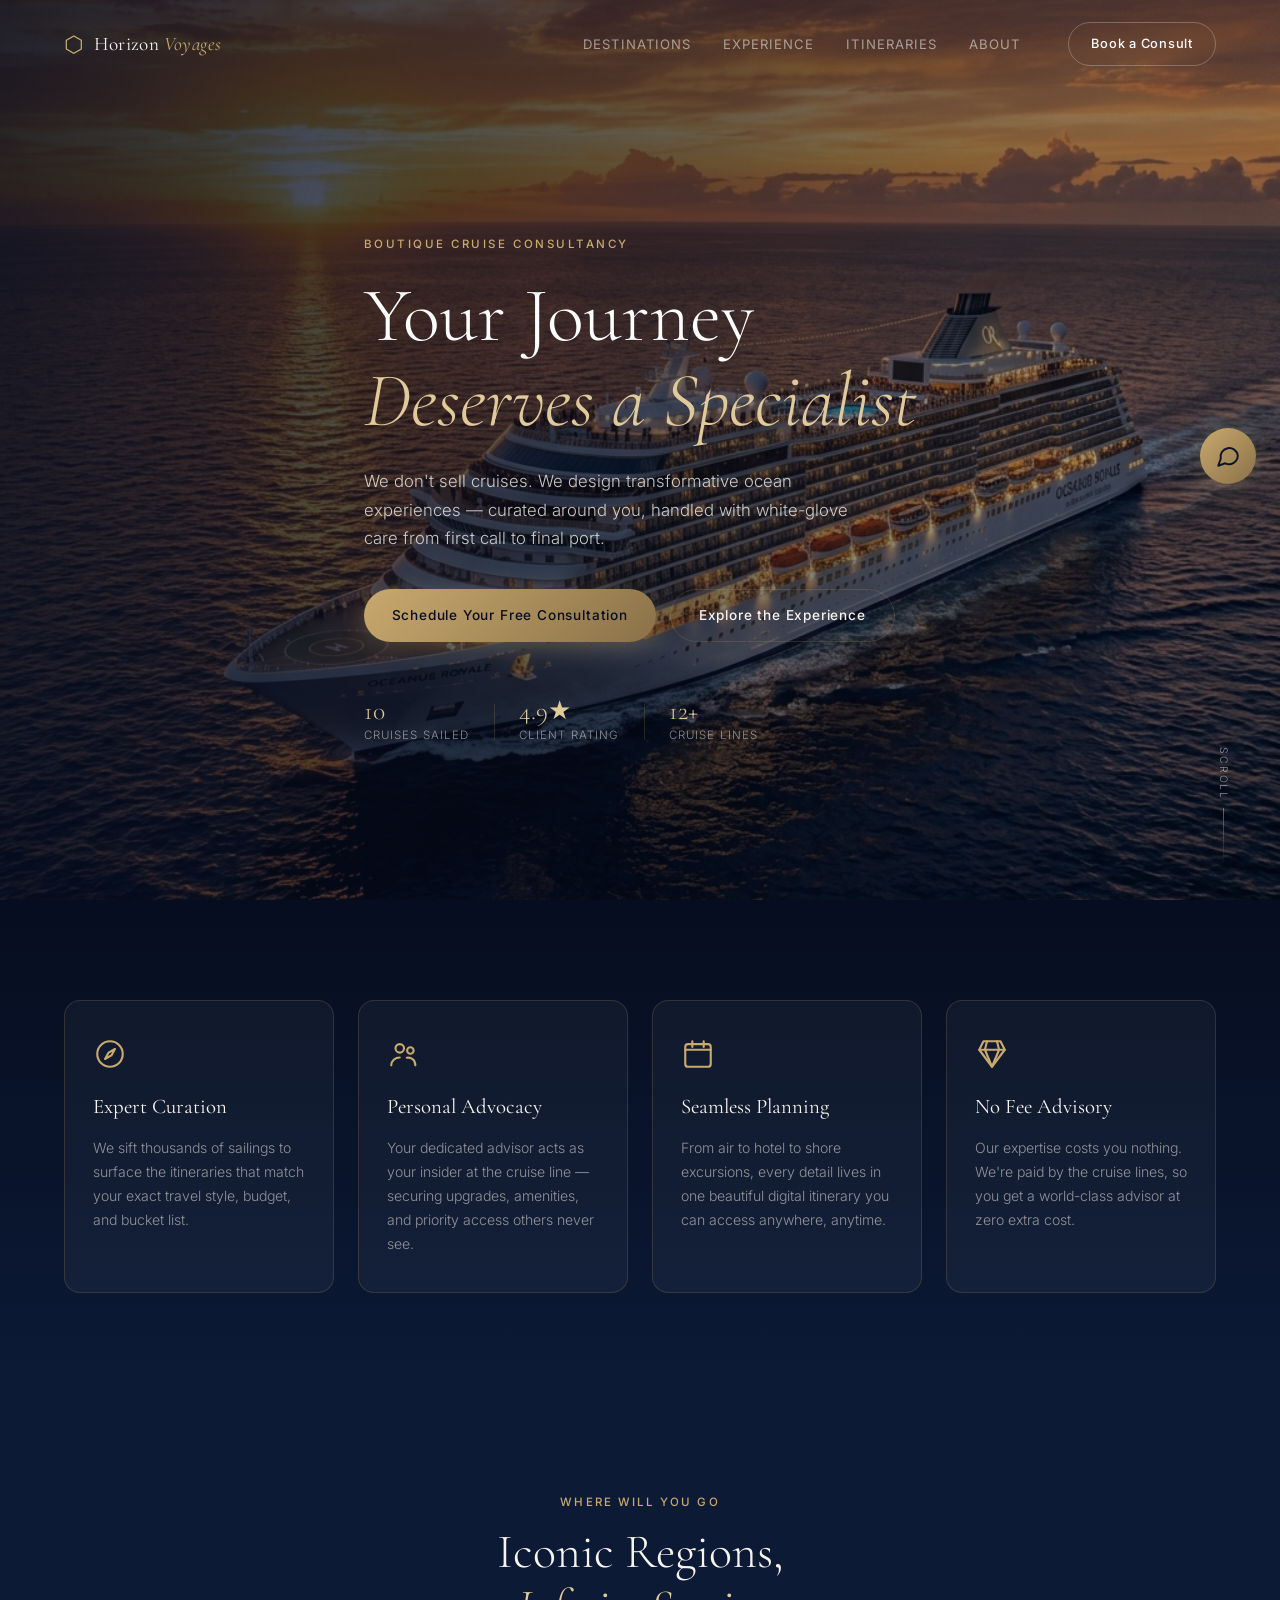
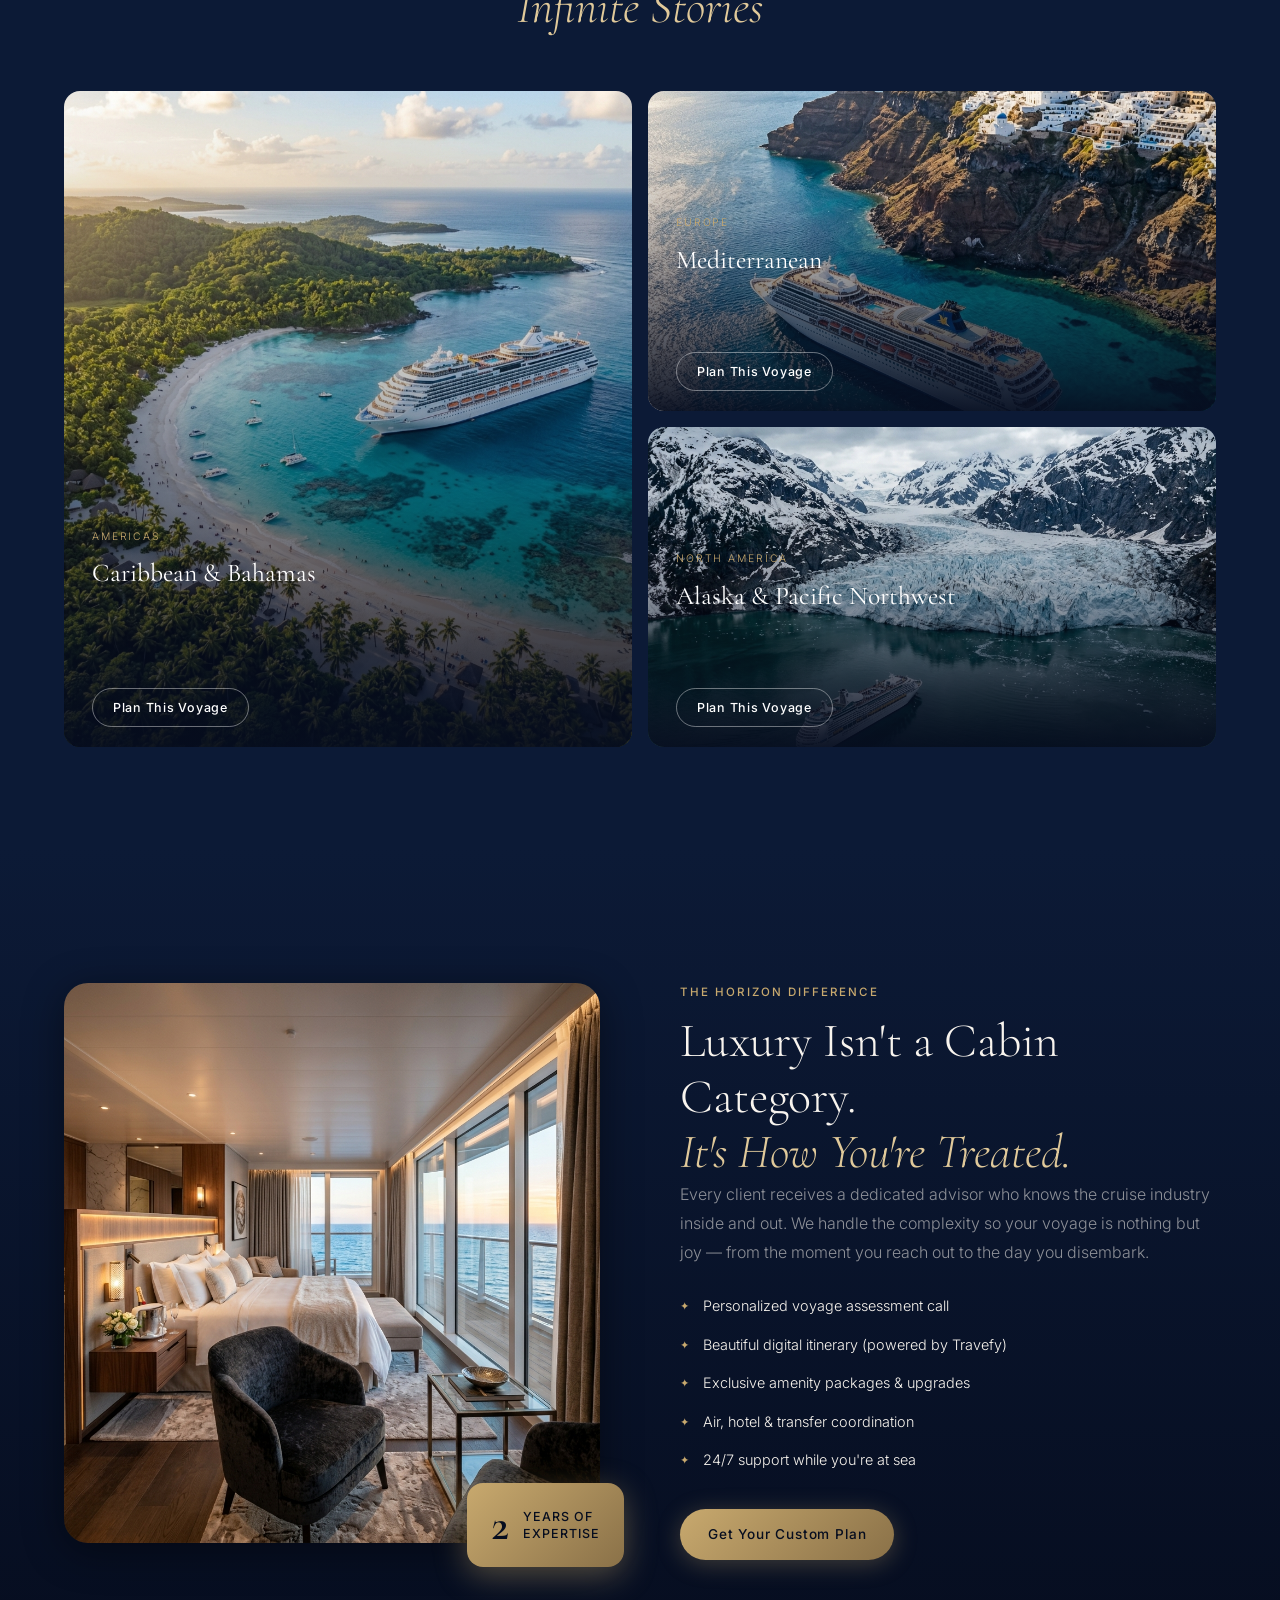
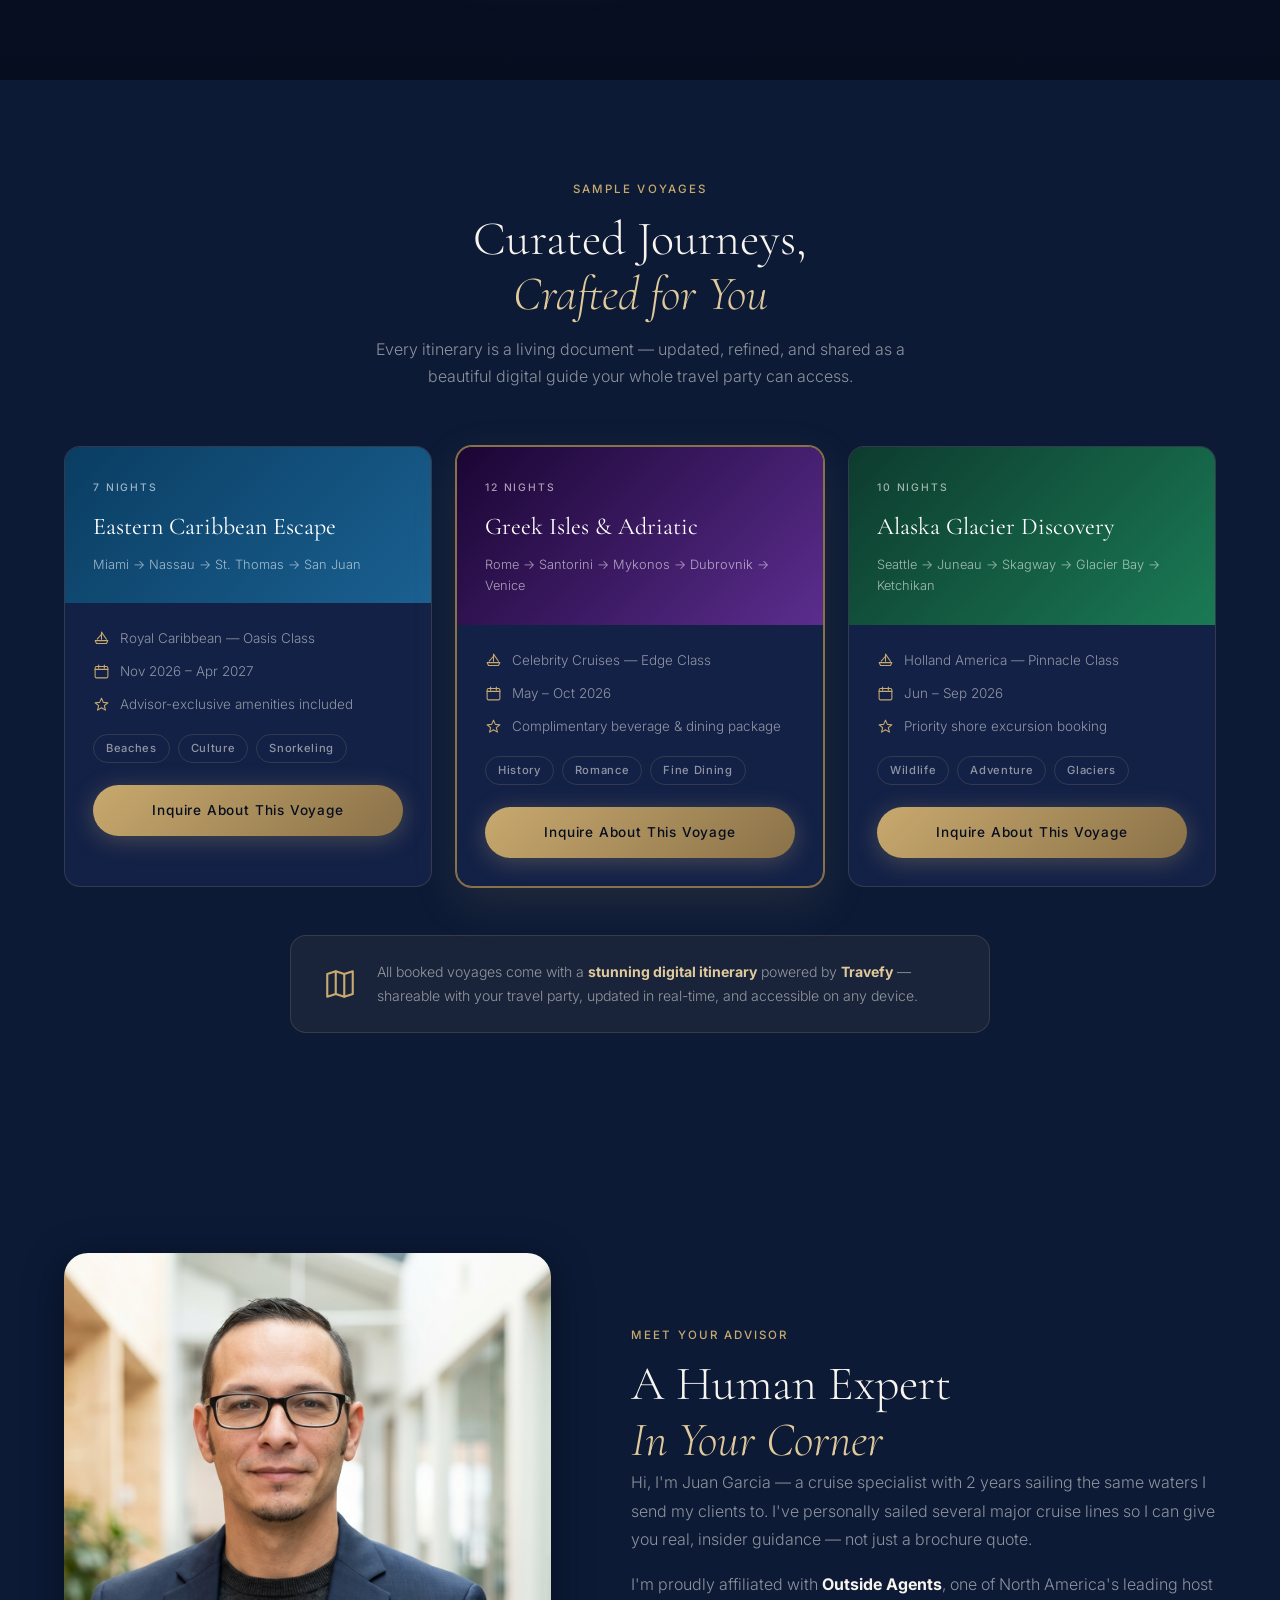
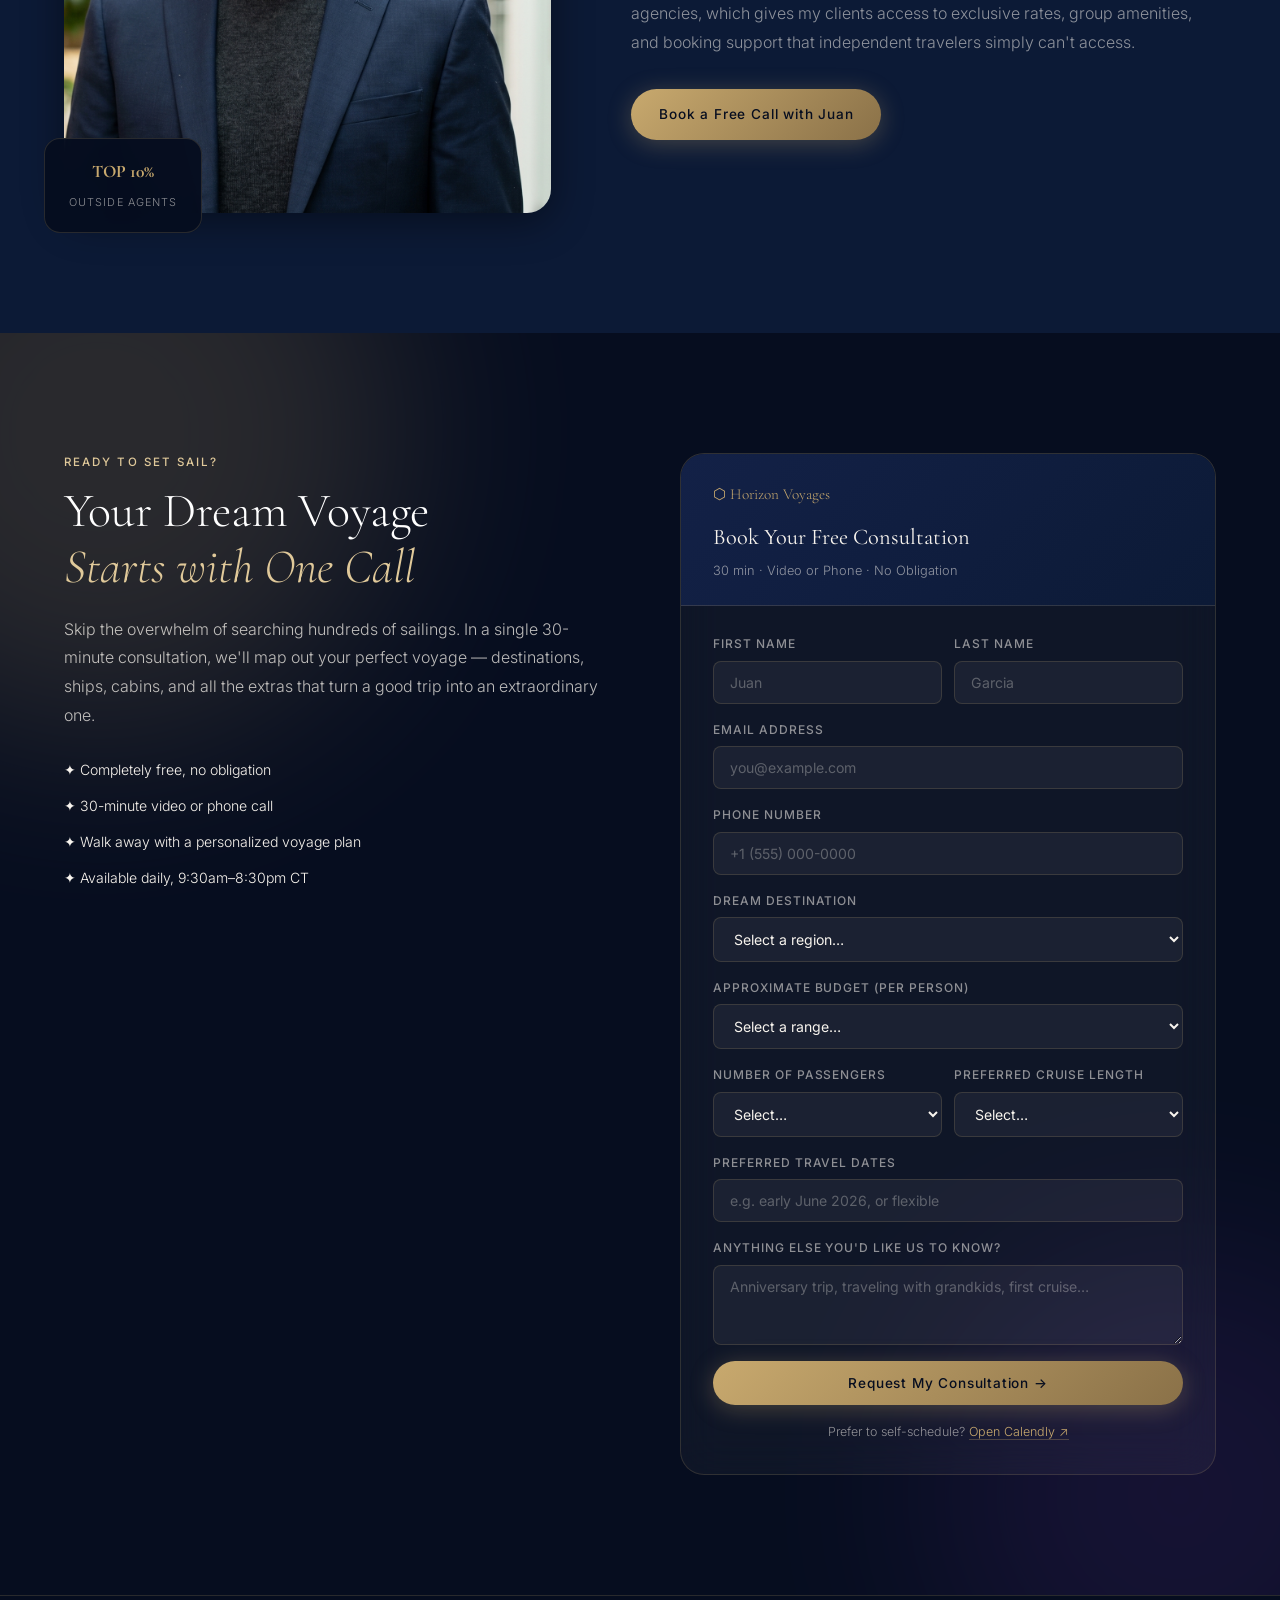
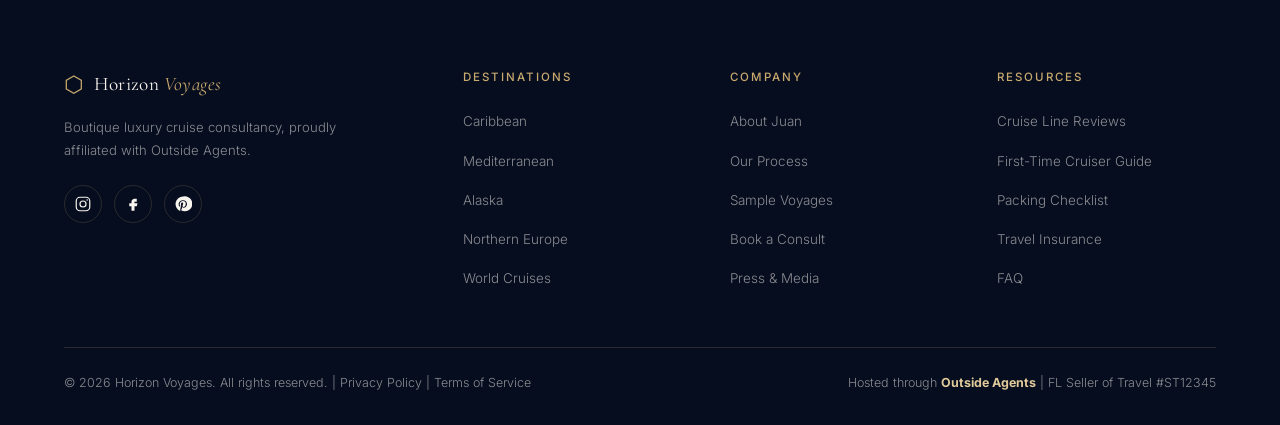
==== commit 2055f107: "Merge fix/accuracy-credentials: honest credentials and stats" ====
--- a/index.html
+++ b/index.html
@@ -49,7 +49,7 @@
         <a href="#experience" class="btn btn-outline" id="hero-explore">Explore the Experience</a>
       </div>
       <div class="hero-trust">
-        <div class="trust-item"><span class="trust-num">500+</span><span class="trust-label">Voyages Curated</span></div>
+        <div class="trust-item"><span class="trust-num">10</span><span class="trust-label">Cruises Sailed</span></div>
         <div class="trust-divider"></div>
         <div class="trust-item"><span class="trust-num">4.9★</span><span class="trust-label">Client Rating</span></div>
         <div class="trust-divider"></div>
@@ -227,57 +227,6 @@
     </div>
   </section>
 
-  <!-- ░░ TESTIMONIALS ░░ -->
-  <section class="testimonials" id="testimonials">
-    <div class="container">
-      <div class="section-header" data-reveal>
-        <p class="section-eyebrow">Client Stories</p>
-        <h2 class="section-title">Words from<br /><em>Our Voyagers</em></h2>
-      </div>
-      <div class="testi-track-wrap">
-        <div class="testi-track" id="testi-track">
-          <div class="testi-card">
-            <div class="testi-stars">★★★★★</div>
-            <p class="testi-quote">"Our Mediterranean cruise was flawless. Every detail was handled — from the business class flights to the private shore tours. We've never felt so looked after."</p>
-            <div class="testi-author">
-              <div class="testi-avatar">ML</div>
-              <div><strong>Margaret &amp; Larry Chen</strong><br /><span>Greek Isles Voyage, 2025</span></div>
-            </div>
-          </div>
-          <div class="testi-card">
-            <div class="testi-stars">★★★★★</div>
-            <p class="testi-quote">"I was skeptical about using a travel advisor, but Horizon Voyages saved us thousands and got us a suite upgrade we never could have gotten on our own. Life-changing trip."</p>
-            <div class="testi-author">
-              <div class="testi-avatar">DR</div>
-              <div><strong>David Reyes</strong><br /><span>Alaska Discovery, 2025</span></div>
-            </div>
-          </div>
-          <div class="testi-card">
-            <div class="testi-stars">★★★★★</div>
-            <p class="testi-quote">"The digital itinerary they created was so beautiful my daughter thought I had hired a professional travel journalist. Every port, restaurant, and excursion perfectly documented."</p>
-            <div class="testi-author">
-              <div class="testi-avatar">SB</div>
-              <div><strong>Sandra Bloom</strong><br /><span>Caribbean Escape, 2026</span></div>
-            </div>
-          </div>
-          <div class="testi-card">
-            <div class="testi-stars">★★★★★</div>
-            <p class="testi-quote">"Our advisor called the ship directly when our excursion got canceled and had a replacement arranged within the hour. That's the kind of service money simply can't buy elsewhere."</p>
-            <div class="testi-author">
-              <div class="testi-avatar">JK</div>
-              <div><strong>James &amp; Karen Walsh</strong><br /><span>Adriatic Voyage, 2025</span></div>
-            </div>
-          </div>
-        </div>
-        <div class="testi-controls">
-          <button class="testi-btn" id="testi-prev" aria-label="Previous testimonial">‹</button>
-          <div class="testi-dots" id="testi-dots"></div>
-          <button class="testi-btn" id="testi-next" aria-label="Next testimonial">›</button>
-        </div>
-      </div>
-    </div>
-  </section>
-
   <!-- ░░ ADVISOR ░░ -->
   <section class="advisor-section" id="about">
     <div class="container">
@@ -285,15 +234,13 @@
         <div class="advisor-img-wrap" data-reveal>
           <img src="advisor_portrait.png" alt="Your dedicated cruise advisor" />
           <div class="advisor-credentials">
-            <div class="cred-item"><strong>CLIA</strong><span>Certified</span></div>
-            <div class="cred-divider"></div>
             <div class="cred-item"><strong>TOP 10%</strong><span>Outside Agents</span></div>
           </div>
         </div>
         <div class="advisor-content" data-reveal>
           <p class="section-eyebrow">Meet Your Advisor</p>
           <h2 class="section-title">A Human Expert<br /><em>In Your Corner</em></h2>
-          <p class="advisor-body">Hi, I'm Juan Garcia — a CLIA-certified cruise specialist with 2 years sailing the same waters I send my clients to. I've personally sailed several major cruise lines so I can give you real, insider guidance — not just a brochure quote.</p>
+          <p class="advisor-body">Hi, I'm Juan Garcia — a cruise specialist with 2 years sailing the same waters I send my clients to. I've personally sailed several major cruise lines so I can give you real, insider guidance — not just a brochure quote.</p>
           <p class="advisor-body">I'm proudly affiliated with <strong>Outside Agents</strong>, one of North America's leading host agencies, which gives my clients access to exclusive rates, group amenities, and booking support that independent travelers simply can't access.</p>
           <div class="advisor-actions">
             <a href="#consult" class="btn btn-primary" id="advisor-cta">Book a Free Call with Juan</a>
@@ -434,7 +381,7 @@
             <span class="logo-mark">⬡</span>
             <span class="logo-text">Horizon <em>Voyages</em></span>
           </a>
-          <p>Boutique luxury cruise consultancy, proudly affiliated with Outside Agents. CLIA Certified. IATAN Accredited.</p>
+          <p>Boutique luxury cruise consultancy, proudly affiliated with Outside Agents.</p>
           <div class="footer-social">
             <a href="#" aria-label="Instagram" class="social-btn" id="footer-ig"><svg viewBox="0 0 24 24" fill="none" stroke="currentColor" stroke-width="1.6"><rect x="3" y="3" width="18" height="18" rx="5"/><circle cx="12" cy="12" r="4"/><circle cx="17.5" cy="6.5" r="1" fill="currentColor" stroke="none"/></svg></a>
             <a href="#" aria-label="Facebook" class="social-btn" id="footer-fb"><svg viewBox="0 0 24 24" fill="currentColor"><path d="M14 9h3V5h-3c-2.2 0-4 1.8-4 4v2H7v4h3v6h4v-6h3l1-4h-4V9c0-.6.4-1 1-1z"/></svg></a>
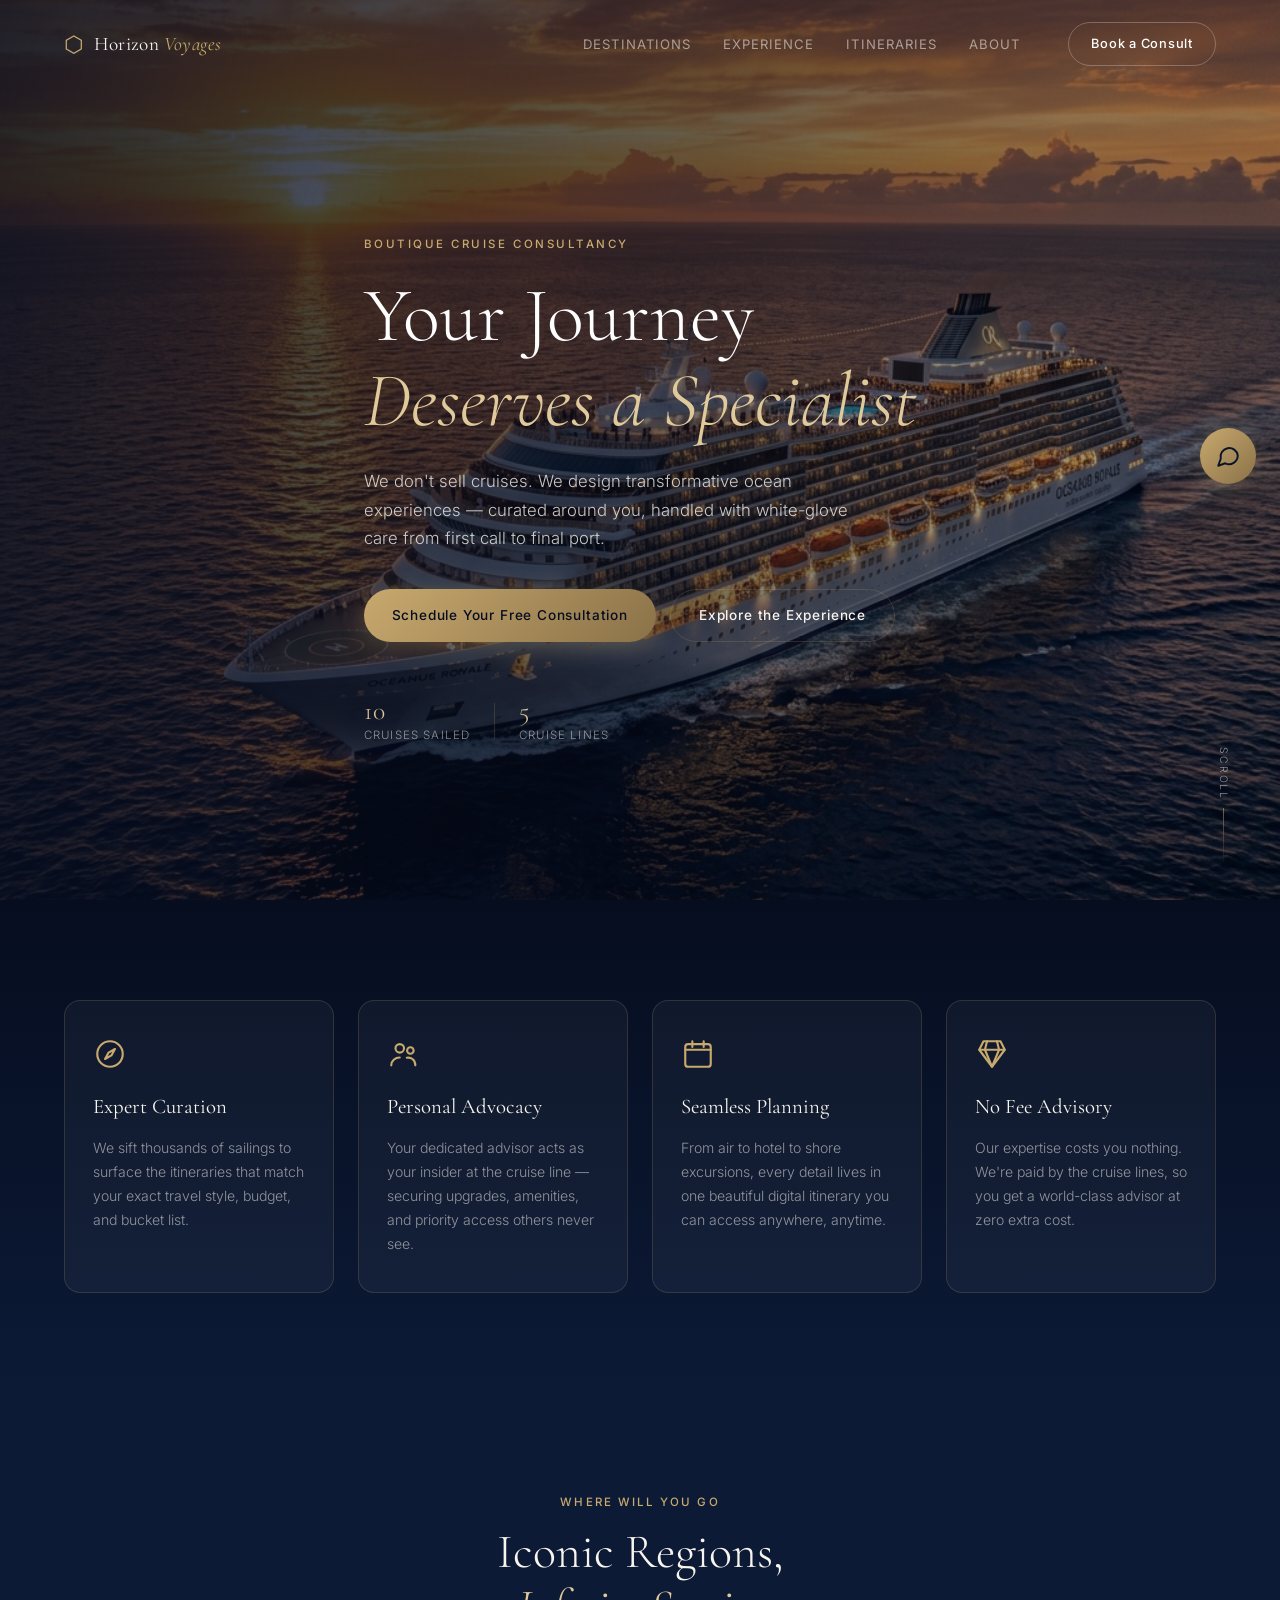
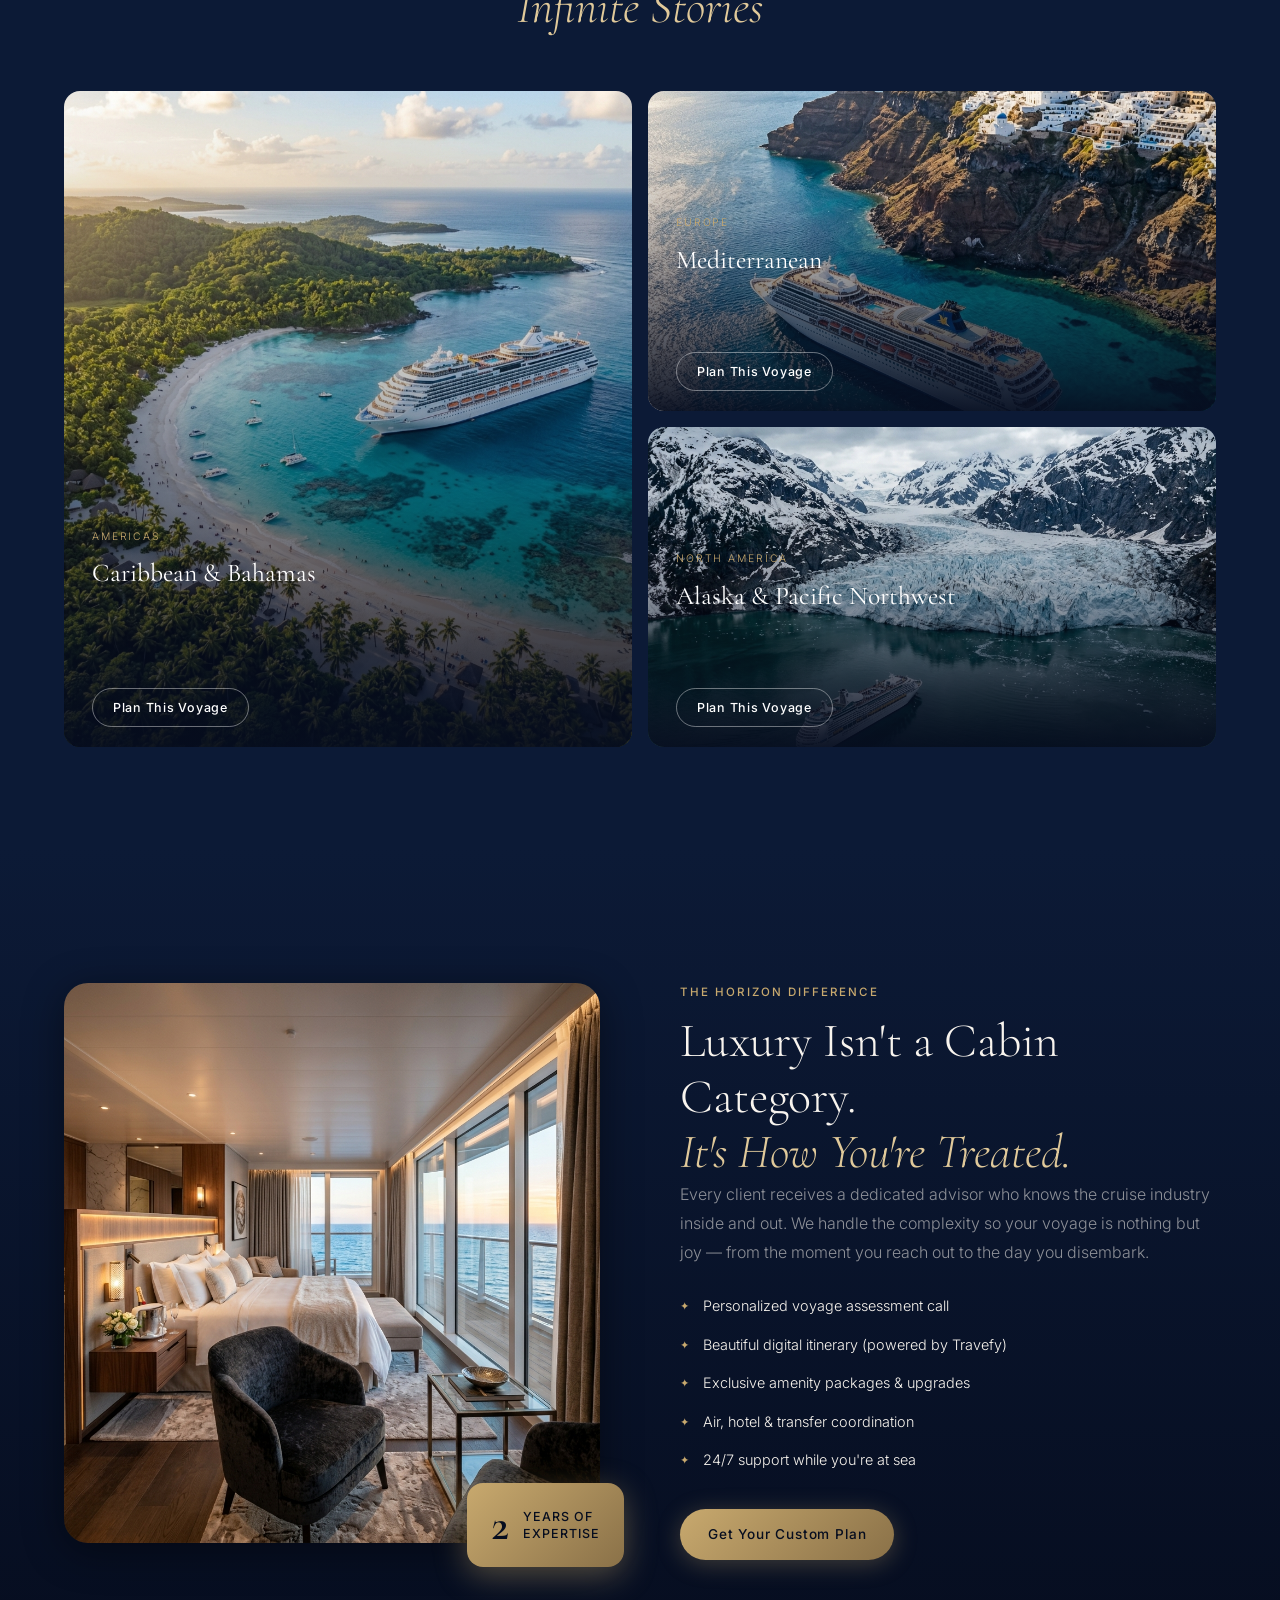
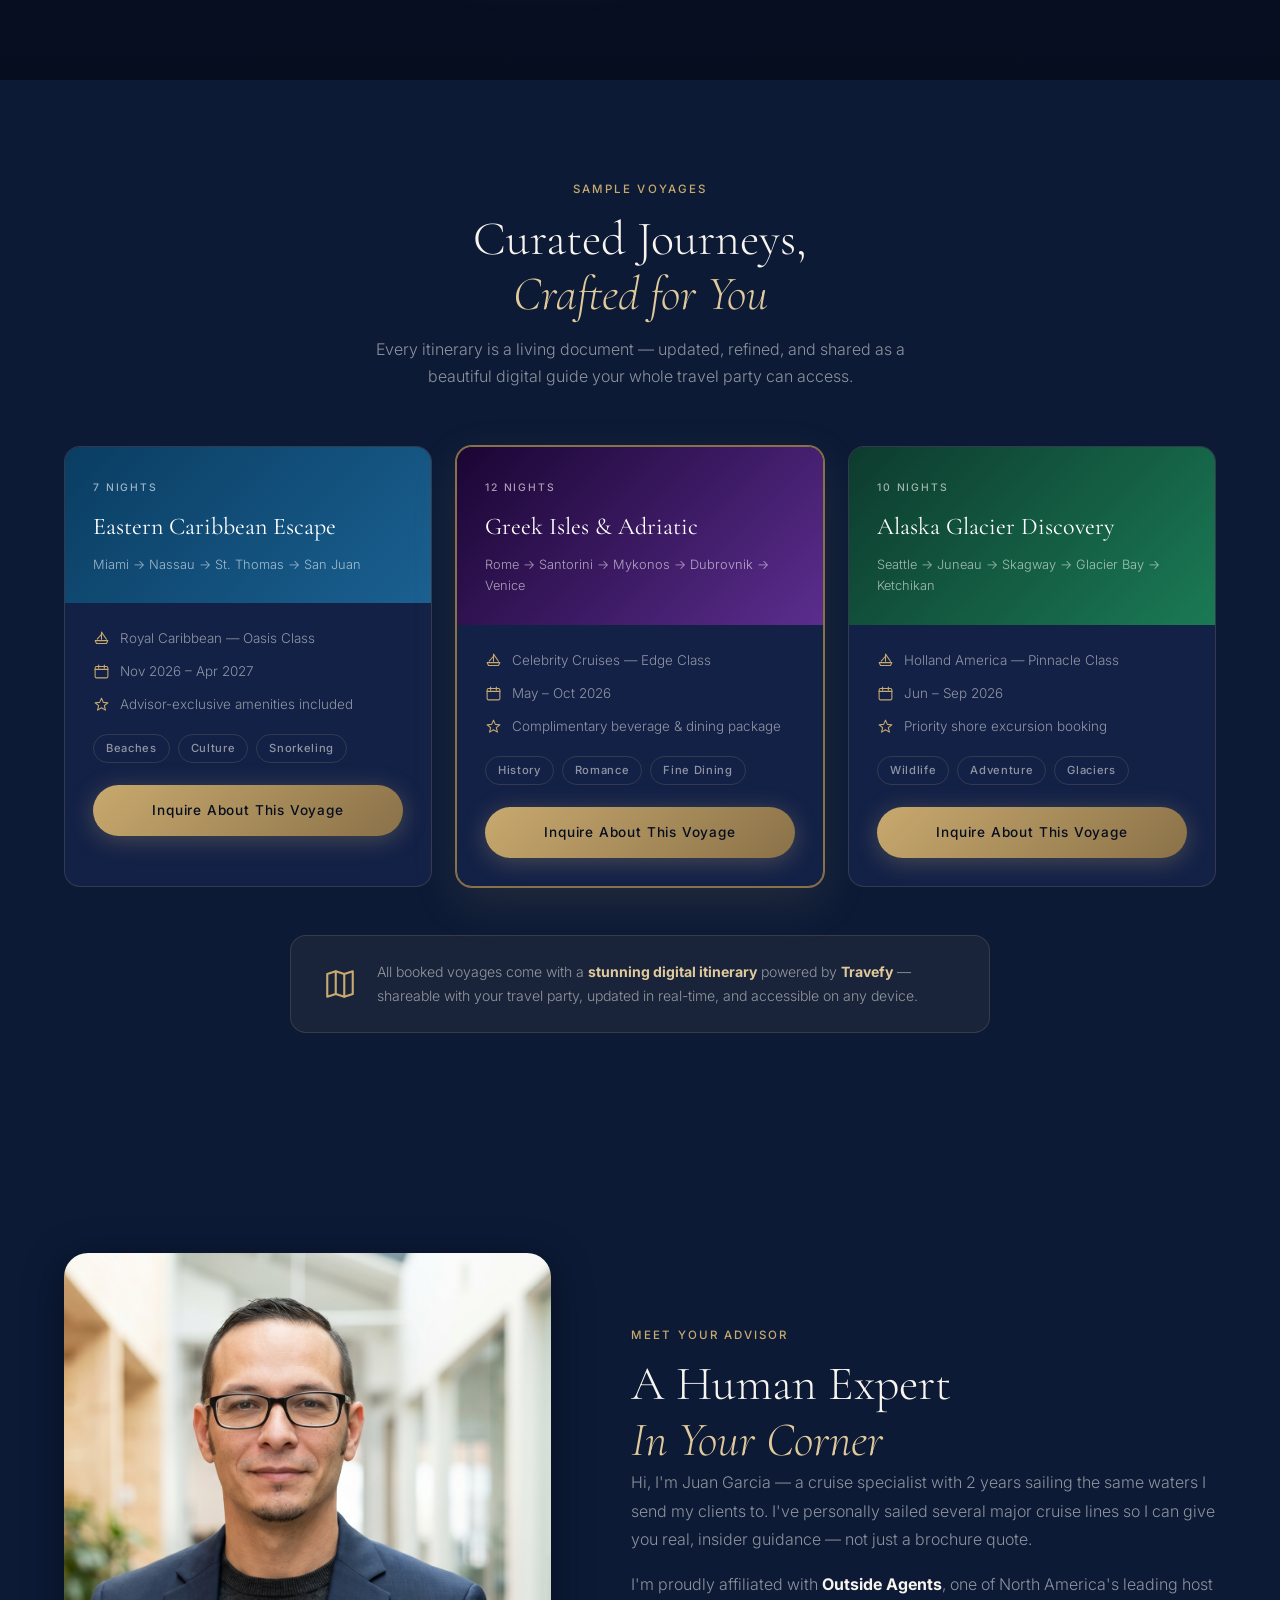
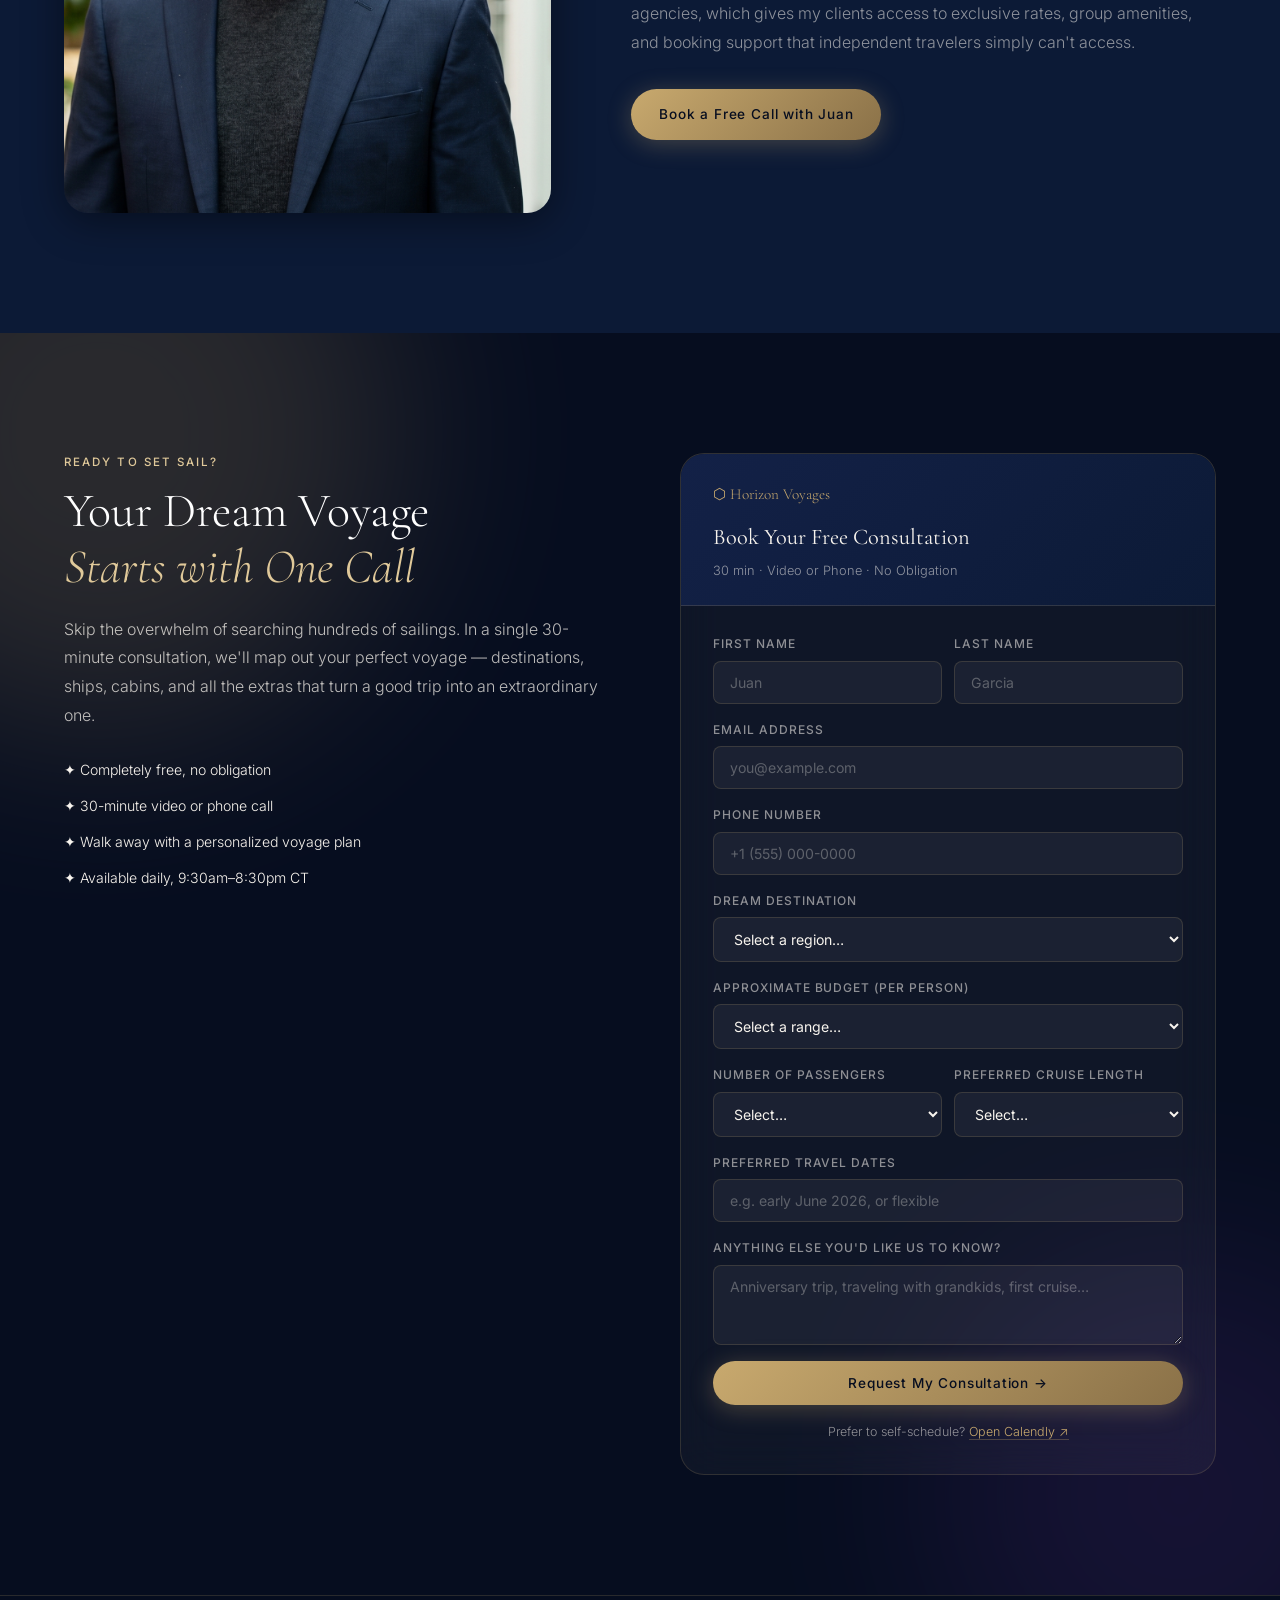
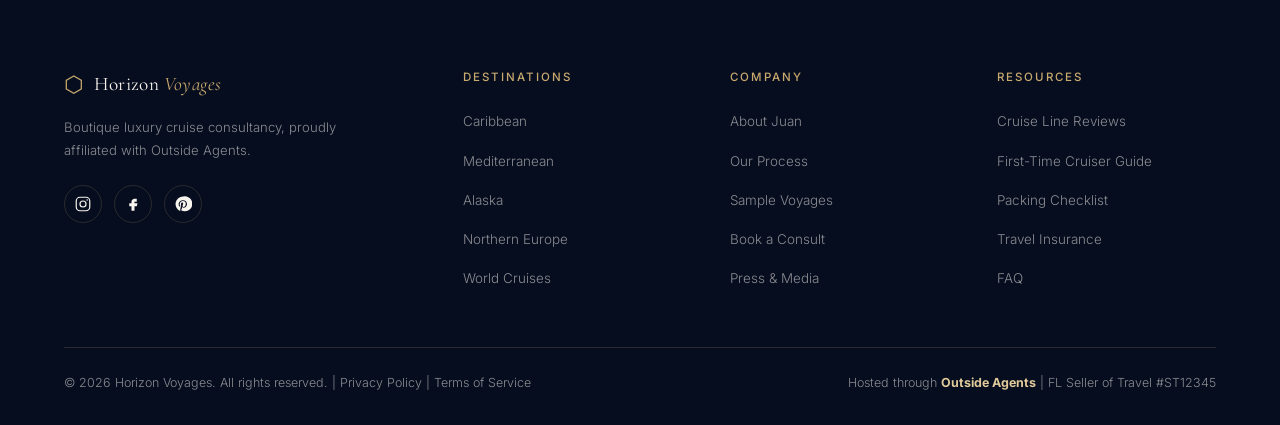
==== commit d13db713: "Merge fix/accuracy-hero-badge: honest hero stats, no credential badge" ====
--- a/index.html
+++ b/index.html
@@ -51,9 +51,7 @@
       <div class="hero-trust">
         <div class="trust-item"><span class="trust-num">10</span><span class="trust-label">Cruises Sailed</span></div>
         <div class="trust-divider"></div>
-        <div class="trust-item"><span class="trust-num">4.9★</span><span class="trust-label">Client Rating</span></div>
-        <div class="trust-divider"></div>
-        <div class="trust-item"><span class="trust-num">12+</span><span class="trust-label">Cruise Lines</span></div>
+        <div class="trust-item"><span class="trust-num">5</span><span class="trust-label">Cruise Lines</span></div>
       </div>
     </div>
     <div class="hero-scroll-hint" id="scroll-hint">
@@ -233,9 +231,6 @@
       <div class="advisor-inner">
         <div class="advisor-img-wrap" data-reveal>
           <img src="advisor_portrait.png" alt="Your dedicated cruise advisor" />
-          <div class="advisor-credentials">
-            <div class="cred-item"><strong>TOP 10%</strong><span>Outside Agents</span></div>
-          </div>
         </div>
         <div class="advisor-content" data-reveal>
           <p class="section-eyebrow">Meet Your Advisor</p>
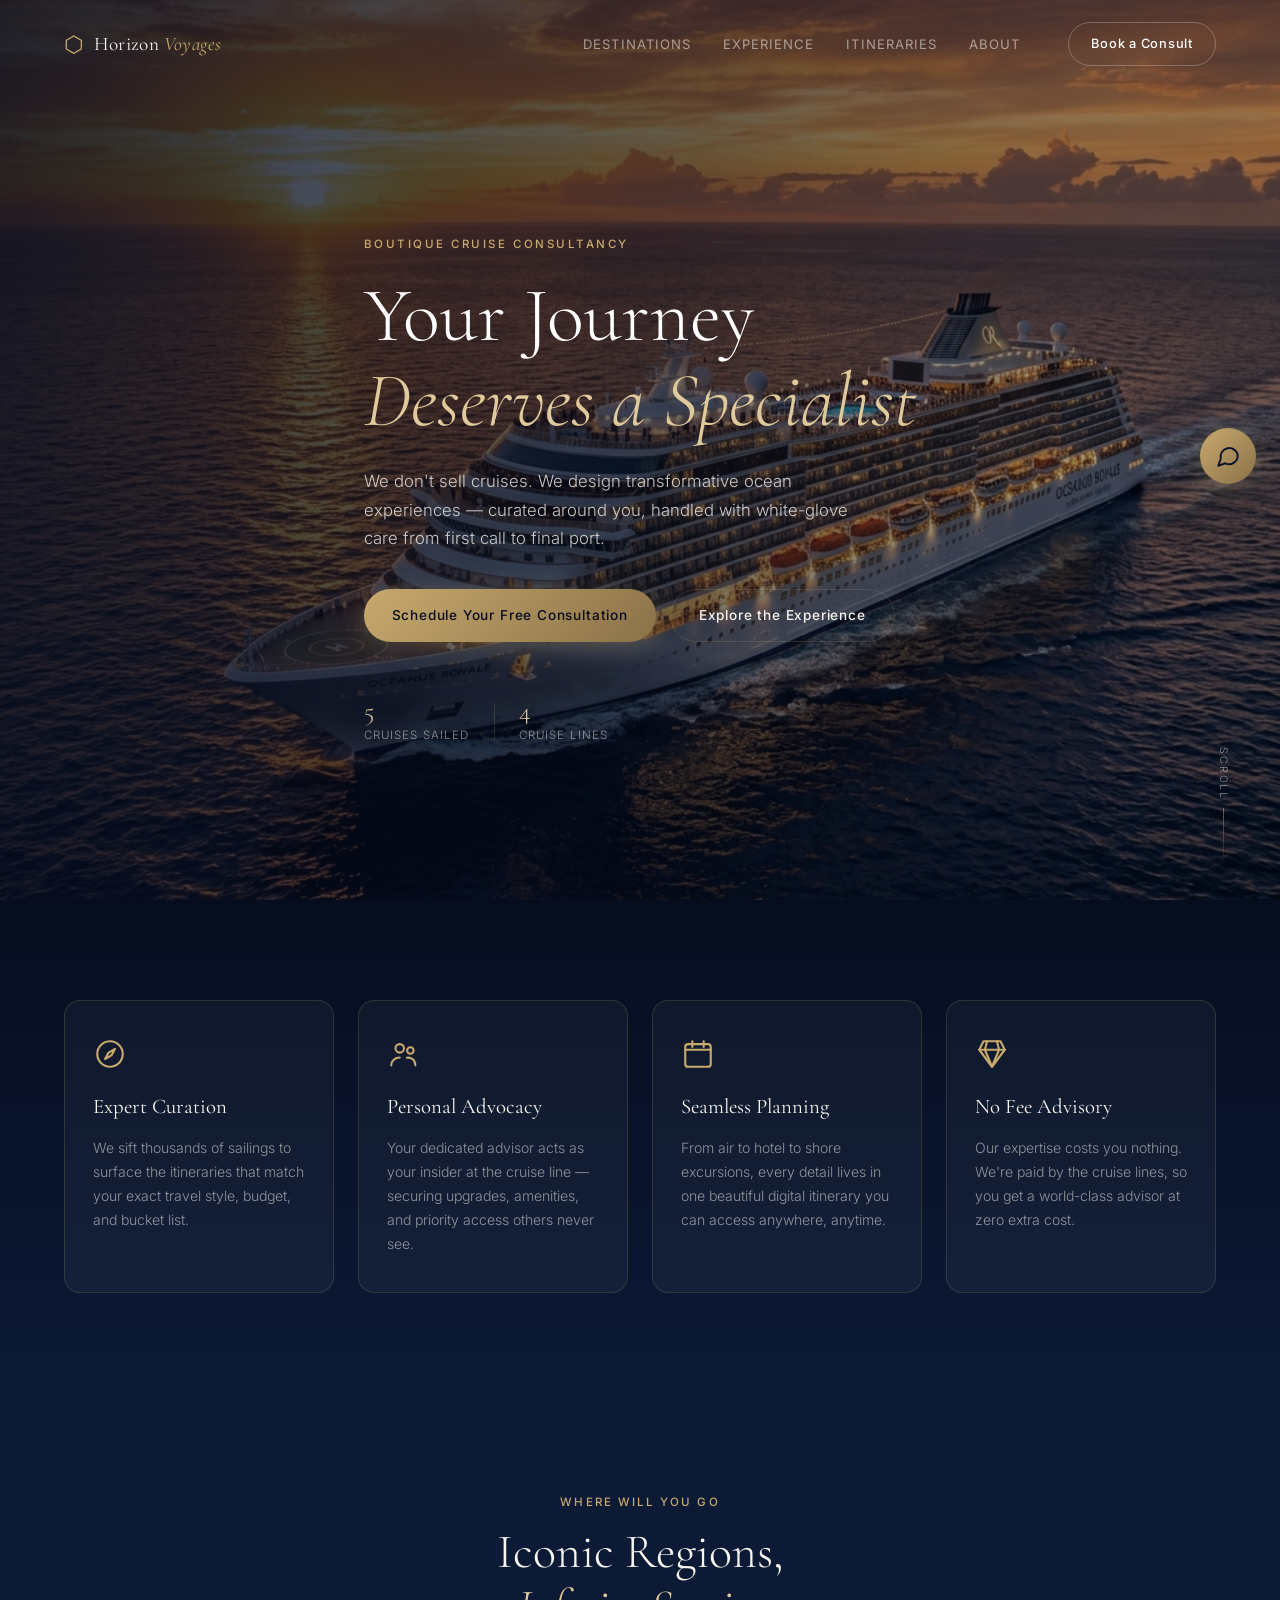
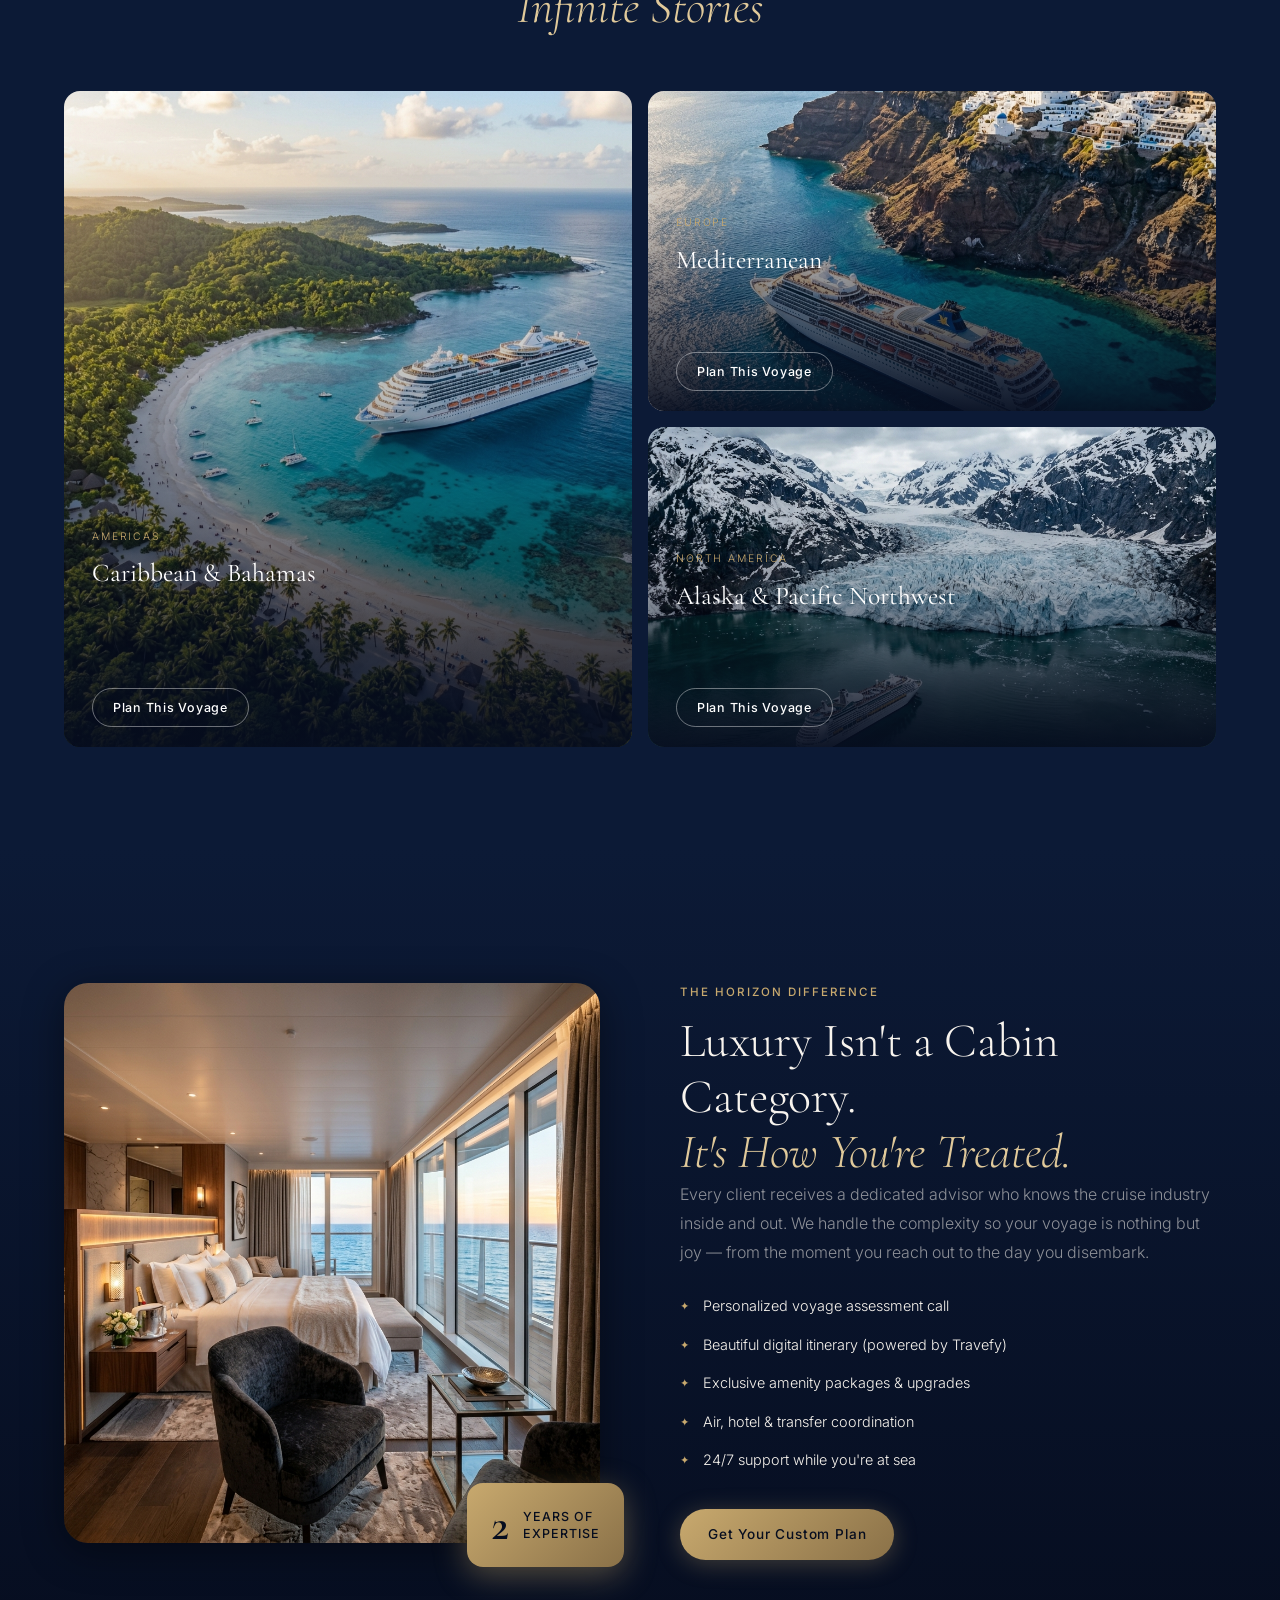
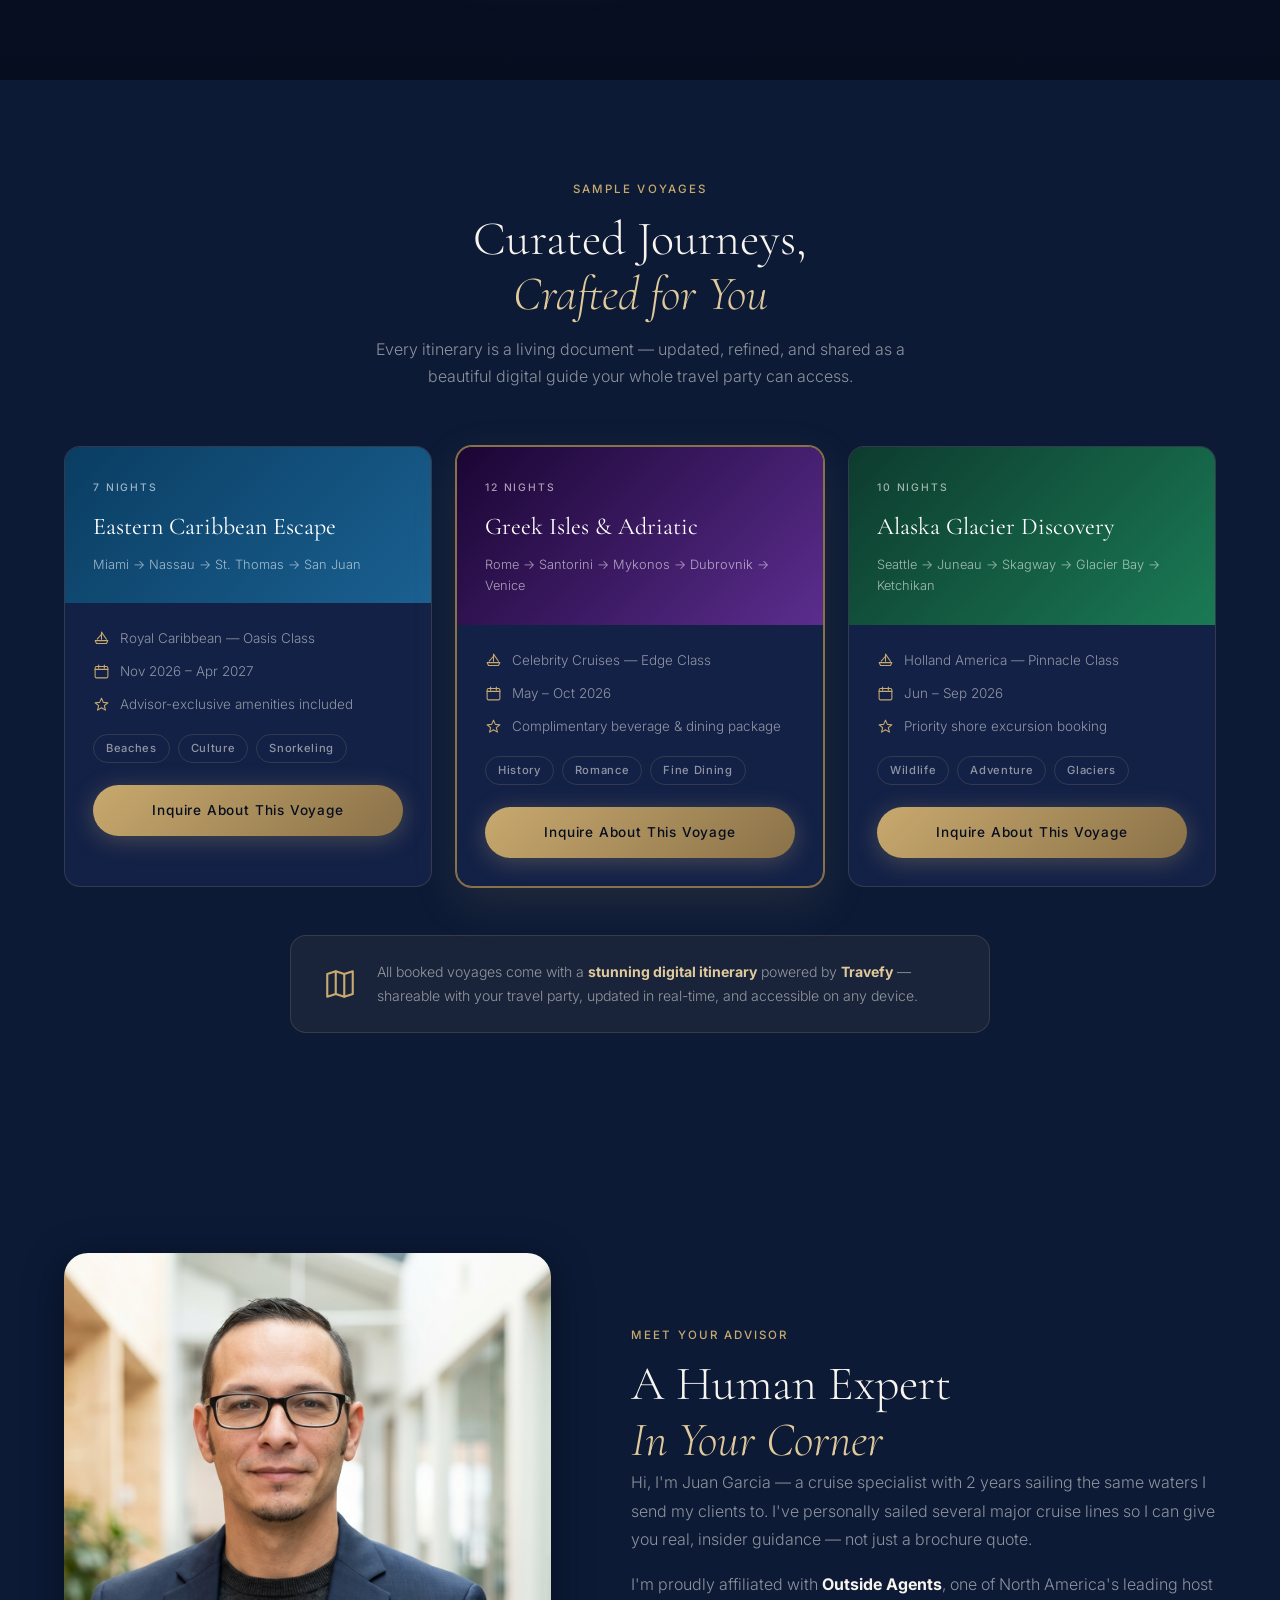
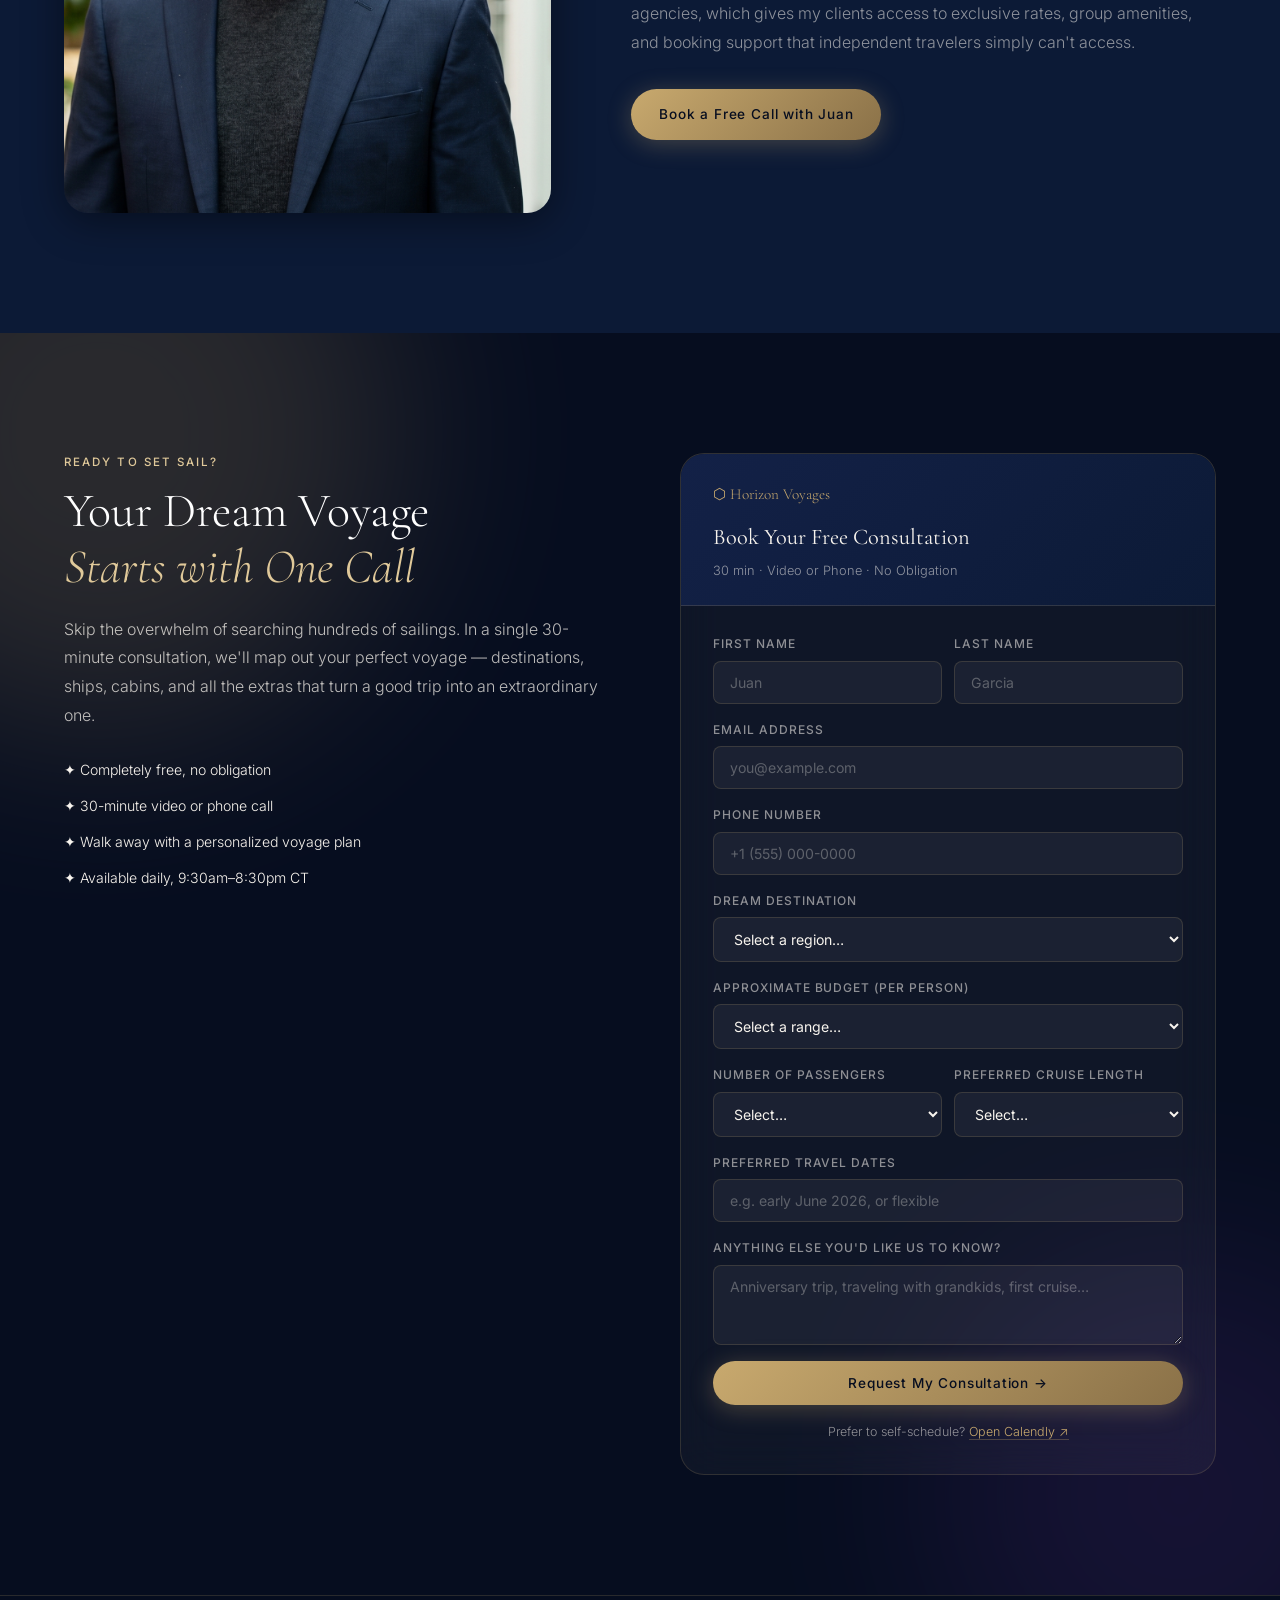
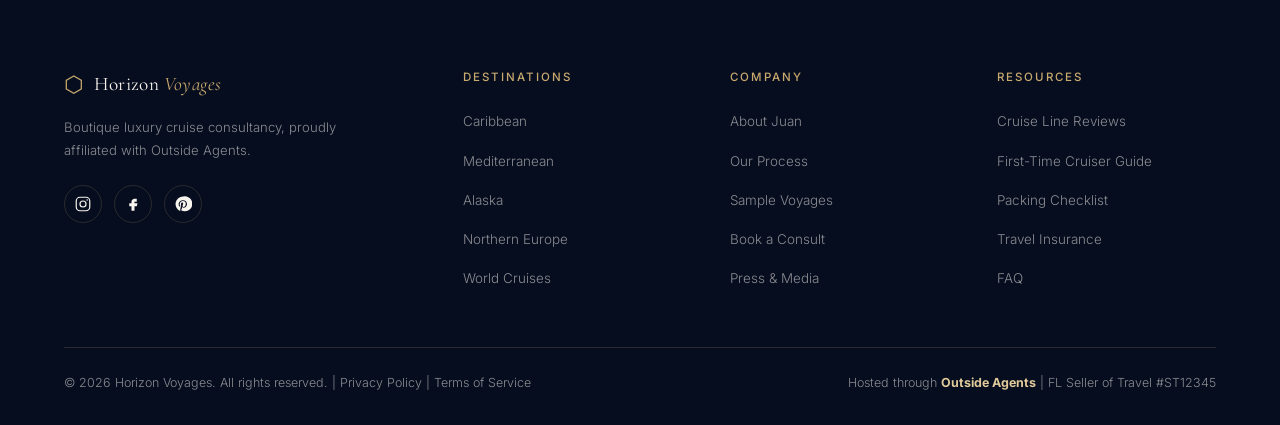
==== commit 897112b7: "Set accurate hero stats: 5 cruises sailed, 4 cruise lines Per owner: 5 cruises sailed across 4 cruis" ====
--- a/index.html
+++ b/index.html
@@ -49,9 +49,9 @@
         <a href="#experience" class="btn btn-outline" id="hero-explore">Explore the Experience</a>
       </div>
       <div class="hero-trust">
-        <div class="trust-item"><span class="trust-num">10</span><span class="trust-label">Cruises Sailed</span></div>
+        <div class="trust-item"><span class="trust-num">5</span><span class="trust-label">Cruises Sailed</span></div>
         <div class="trust-divider"></div>
-        <div class="trust-item"><span class="trust-num">5</span><span class="trust-label">Cruise Lines</span></div>
+        <div class="trust-item"><span class="trust-num">4</span><span class="trust-label">Cruise Lines</span></div>
       </div>
     </div>
     <div class="hero-scroll-hint" id="scroll-hint">
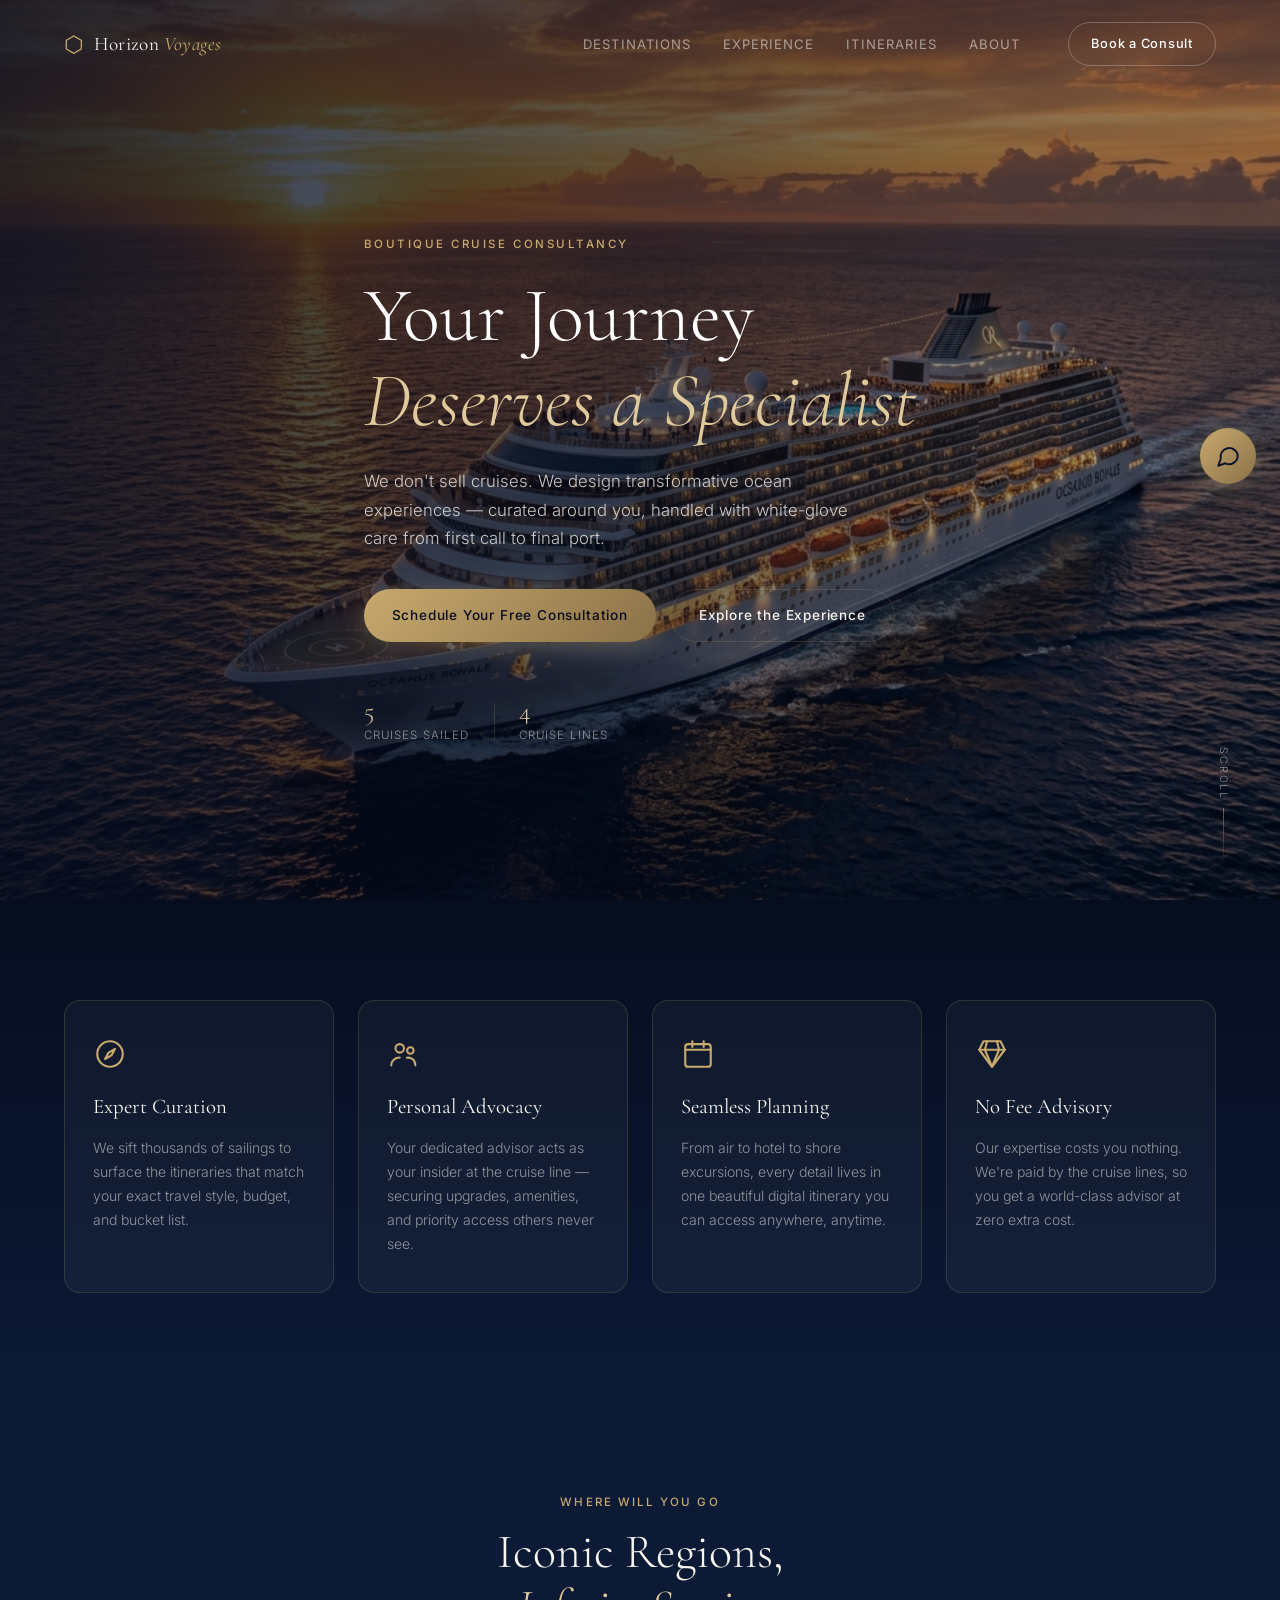
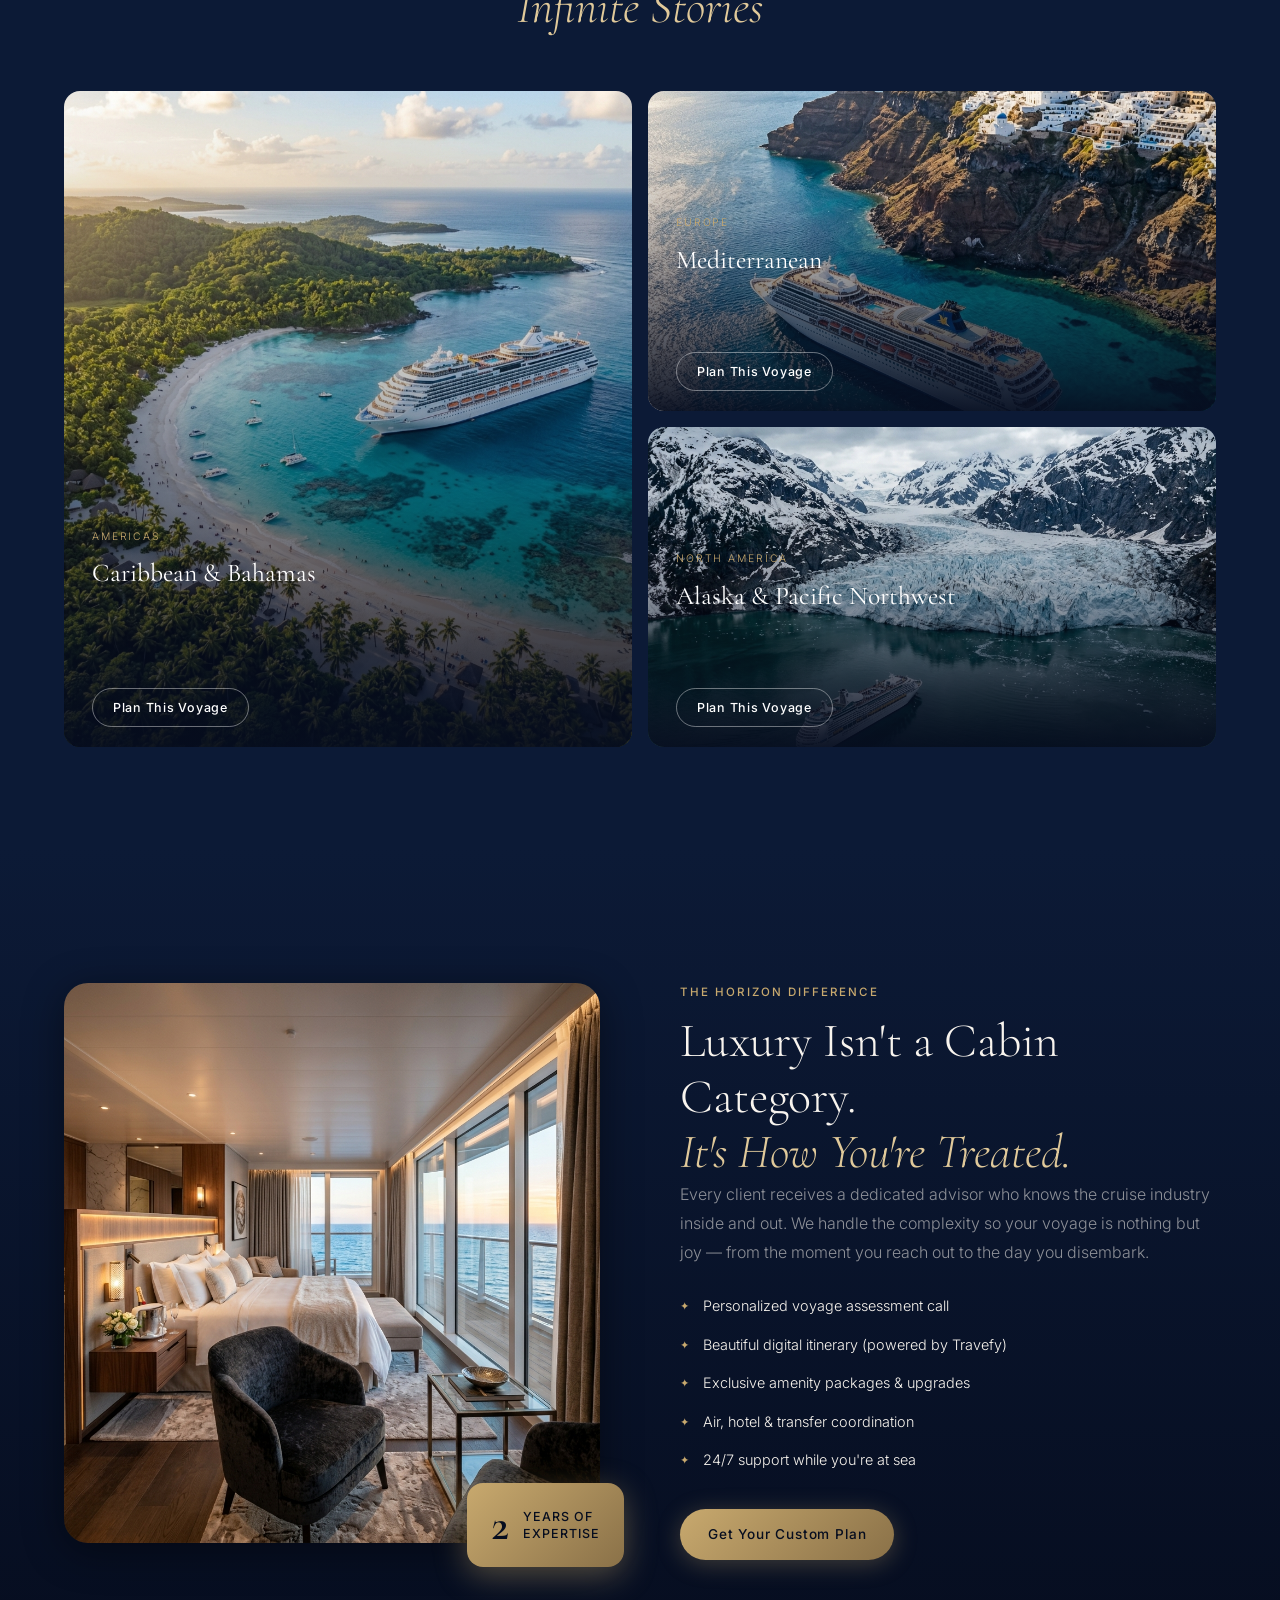
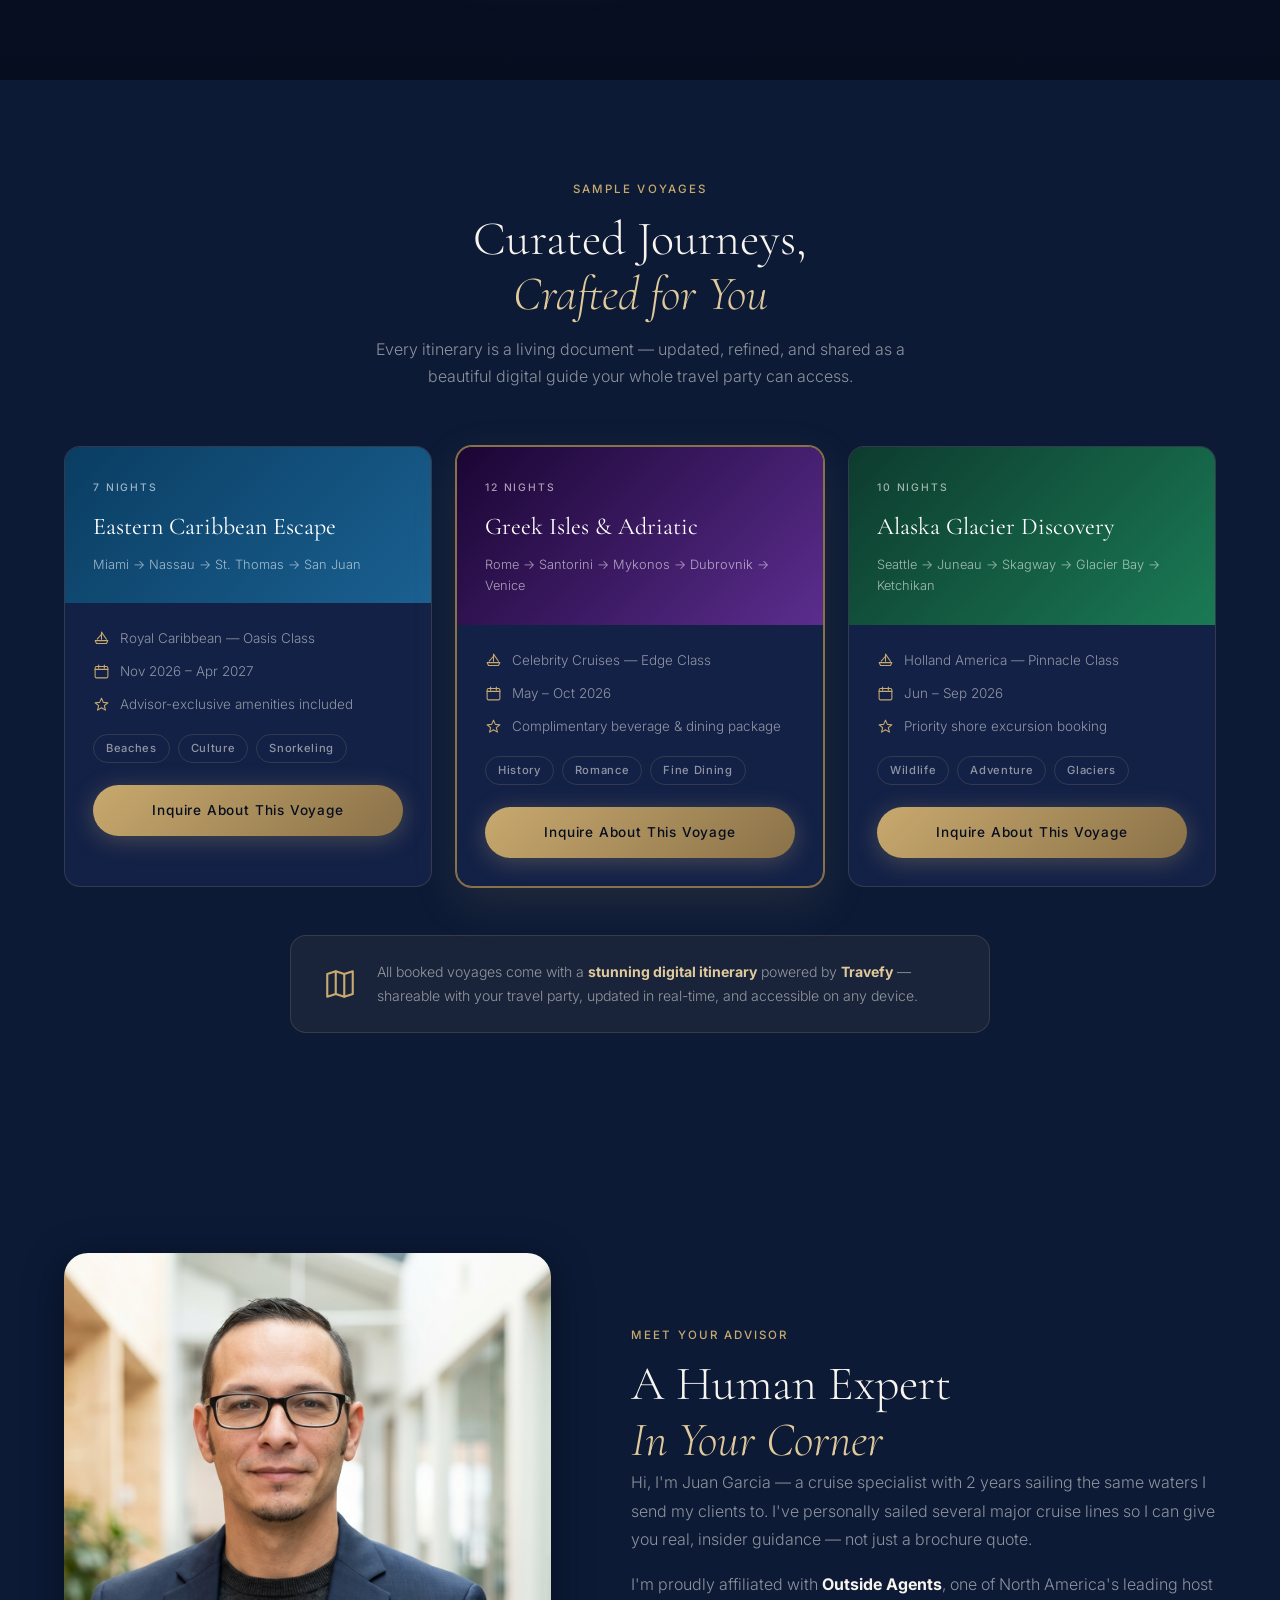
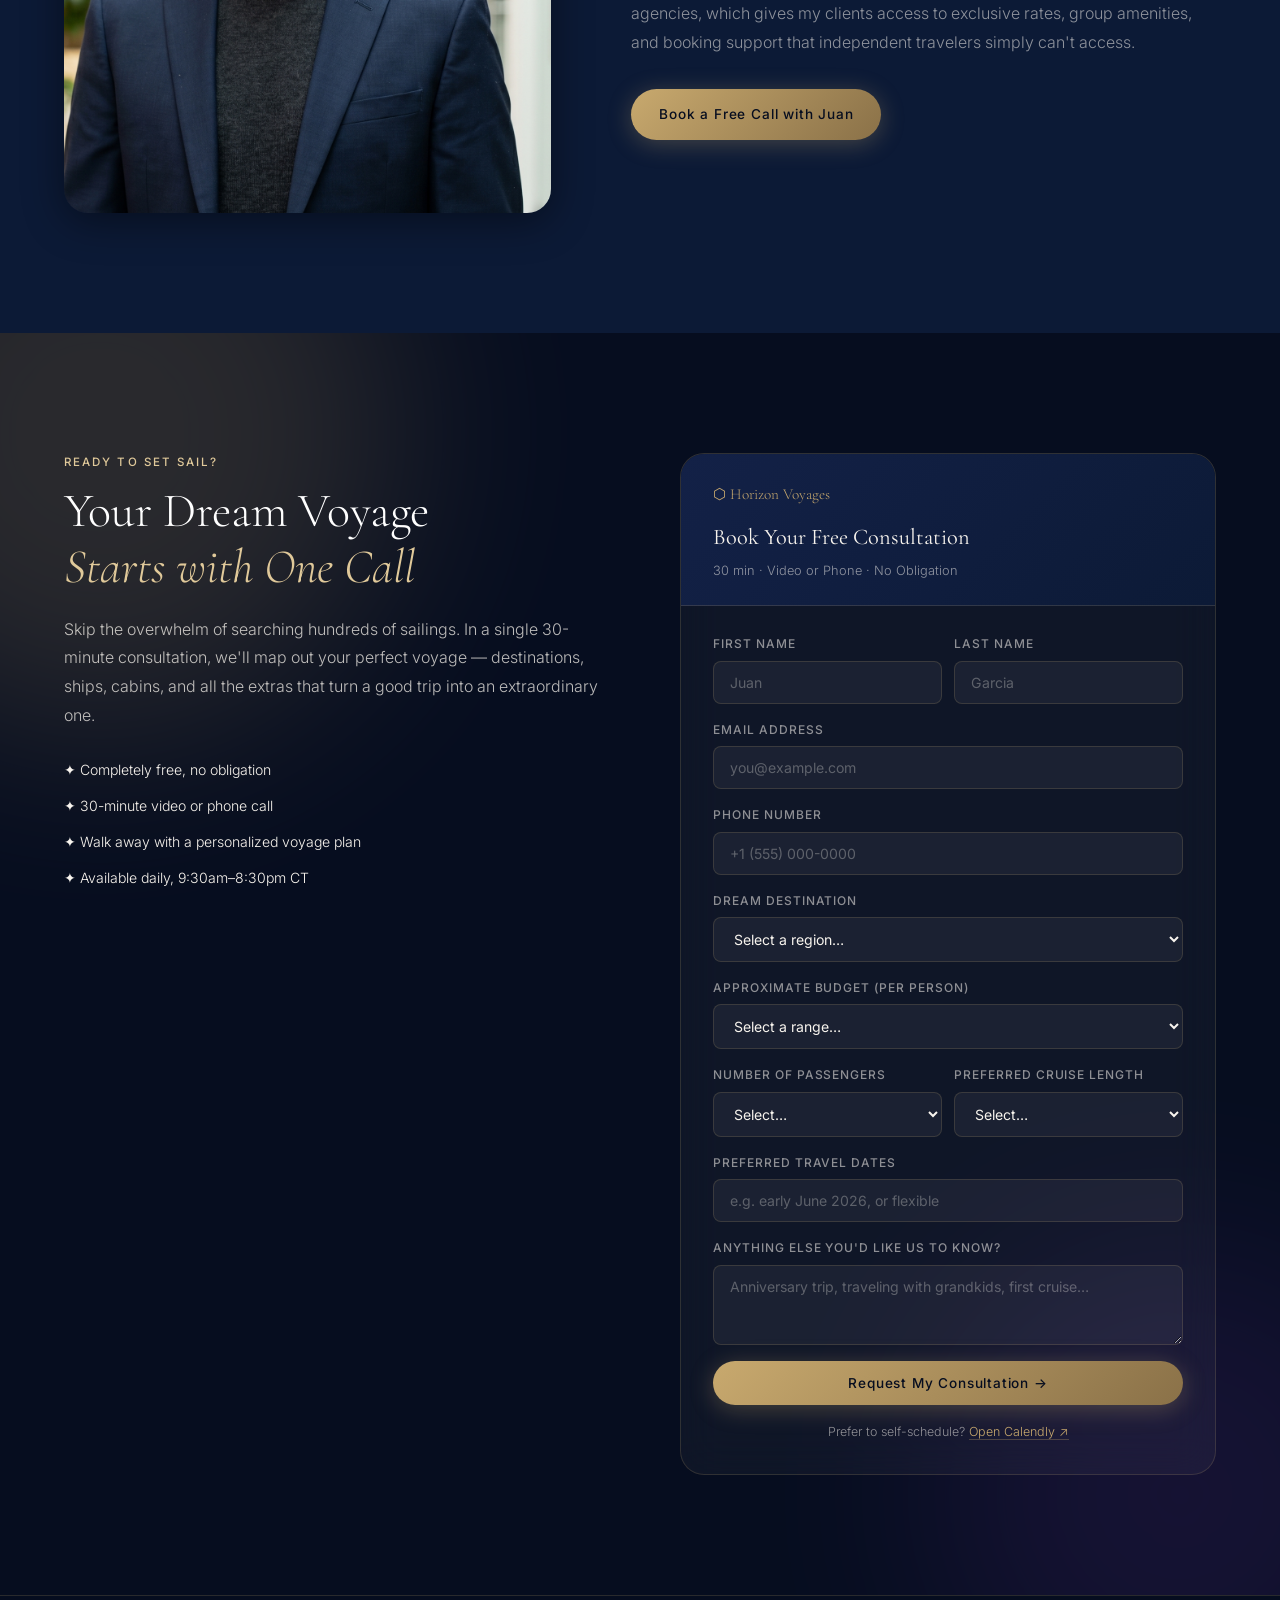
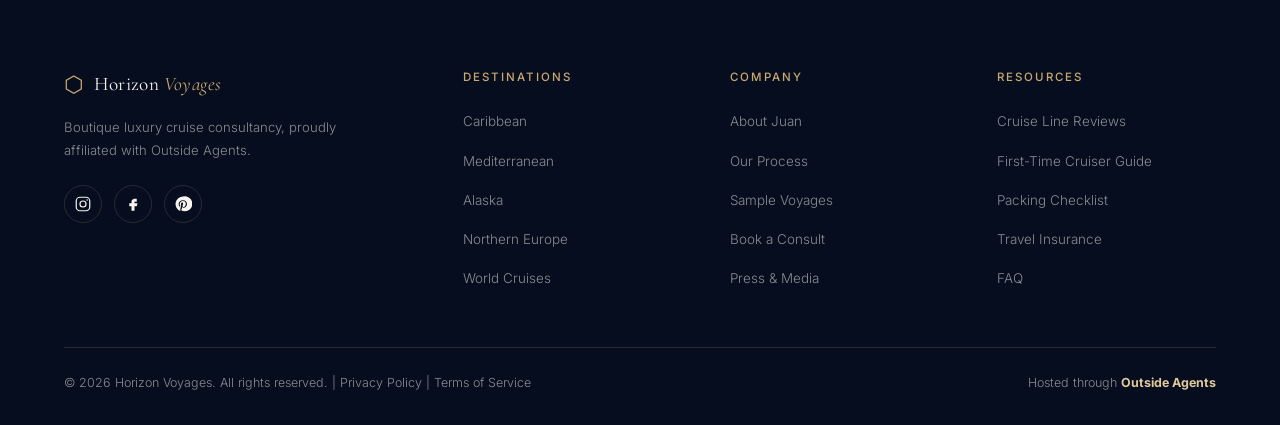
==== commit 44eb5a1a: "Remove placeholder FL seller of travel number; add host agency switch plan" ====
--- a/index.html
+++ b/index.html
@@ -416,7 +416,7 @@
       </div>
       <div class="footer-bottom">
         <p>© 2026 Horizon Voyages. All rights reserved. | <a href="privacy.html">Privacy Policy</a> | <a href="terms.html">Terms of Service</a></p>
-        <p class="footer-host">Hosted through <strong>Outside Agents</strong> | FL Seller of Travel #ST12345</p>
+        <p class="footer-host">Hosted through <strong>Outside Agents</strong></p>
       </div>
     </div>
   </footer>
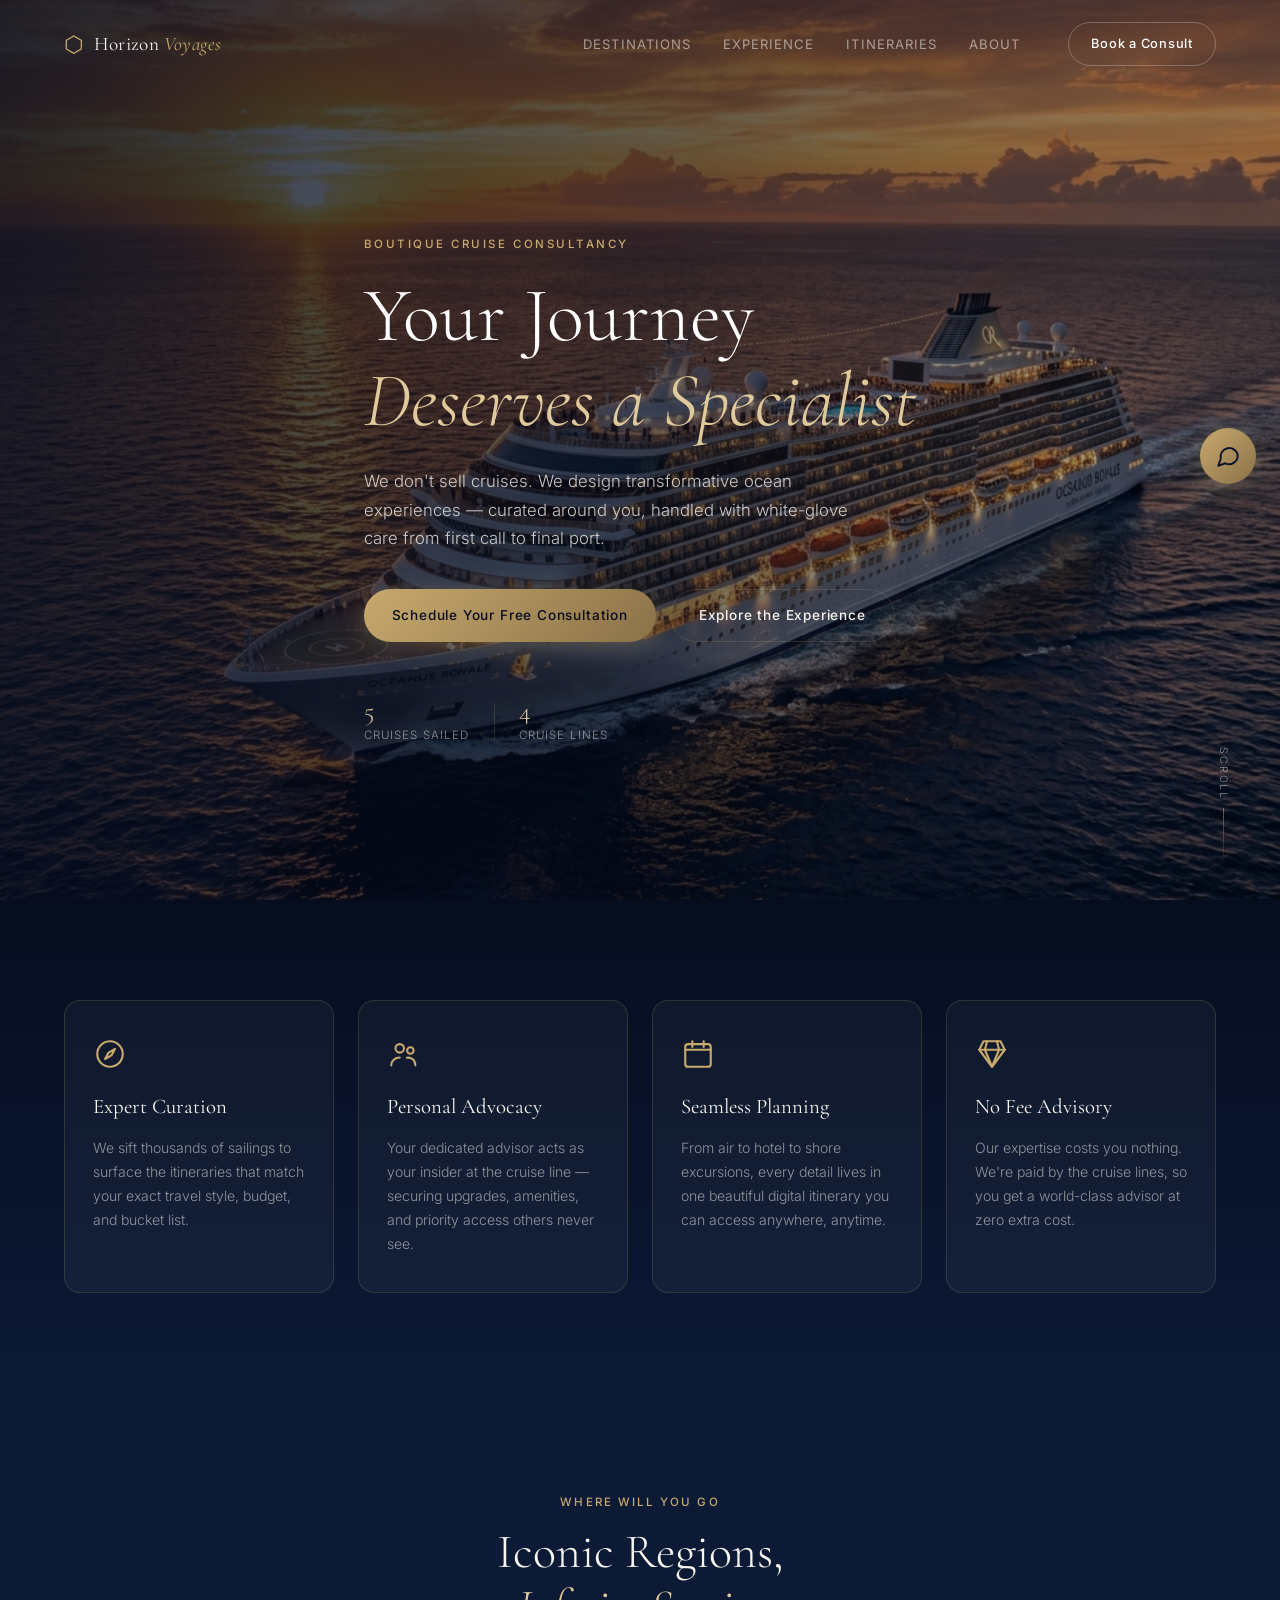
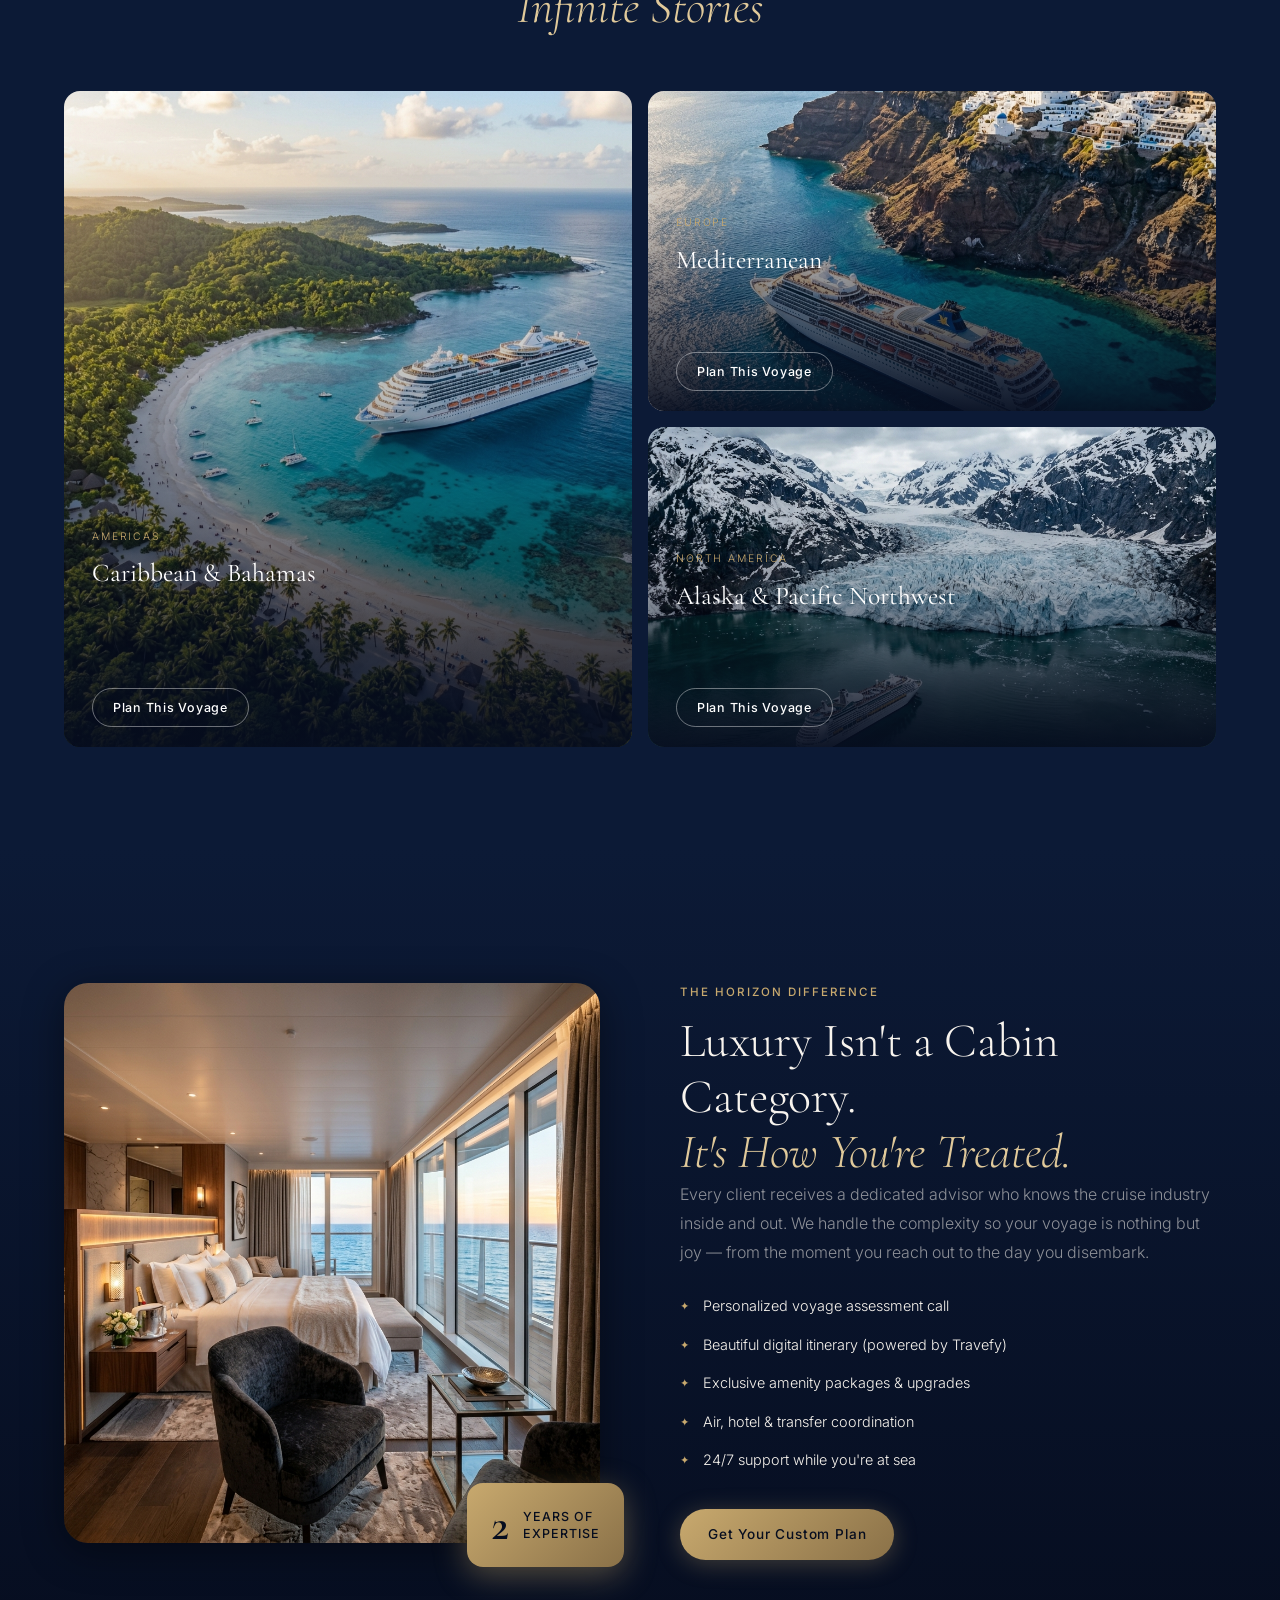
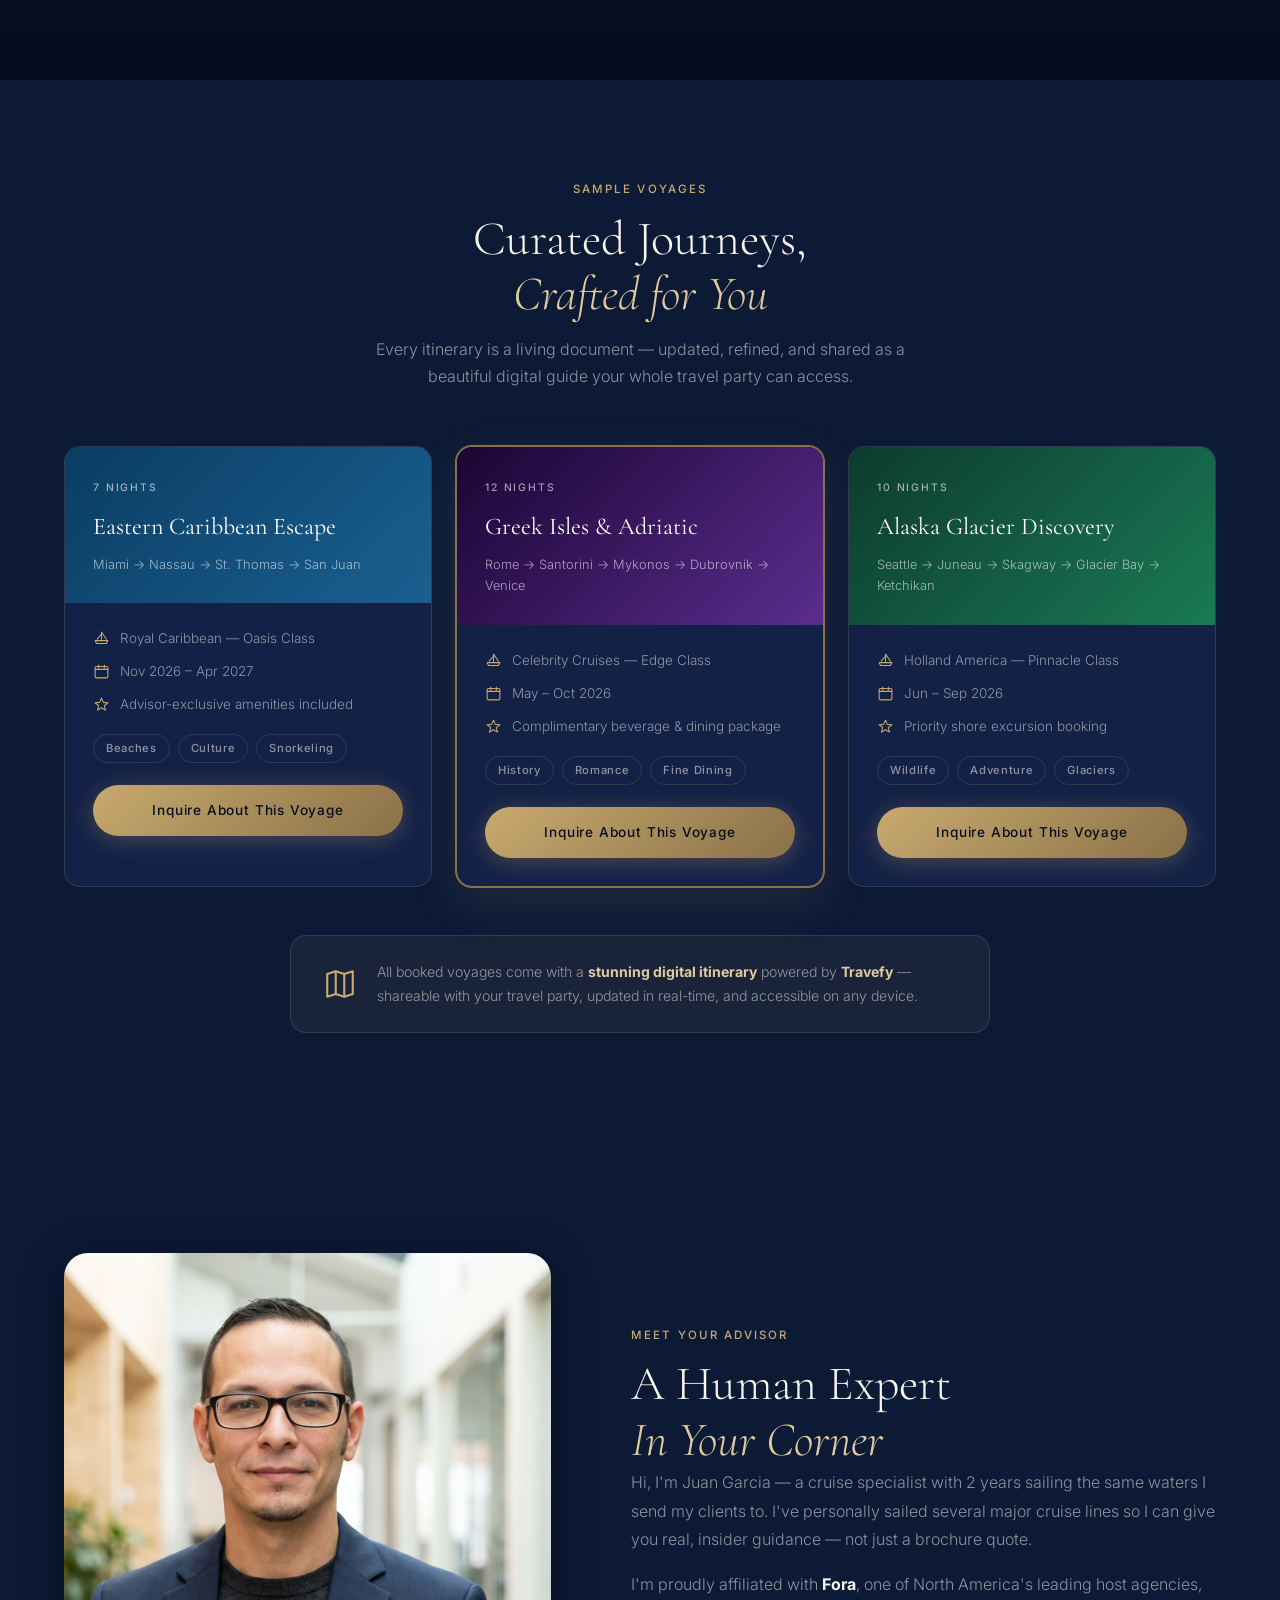
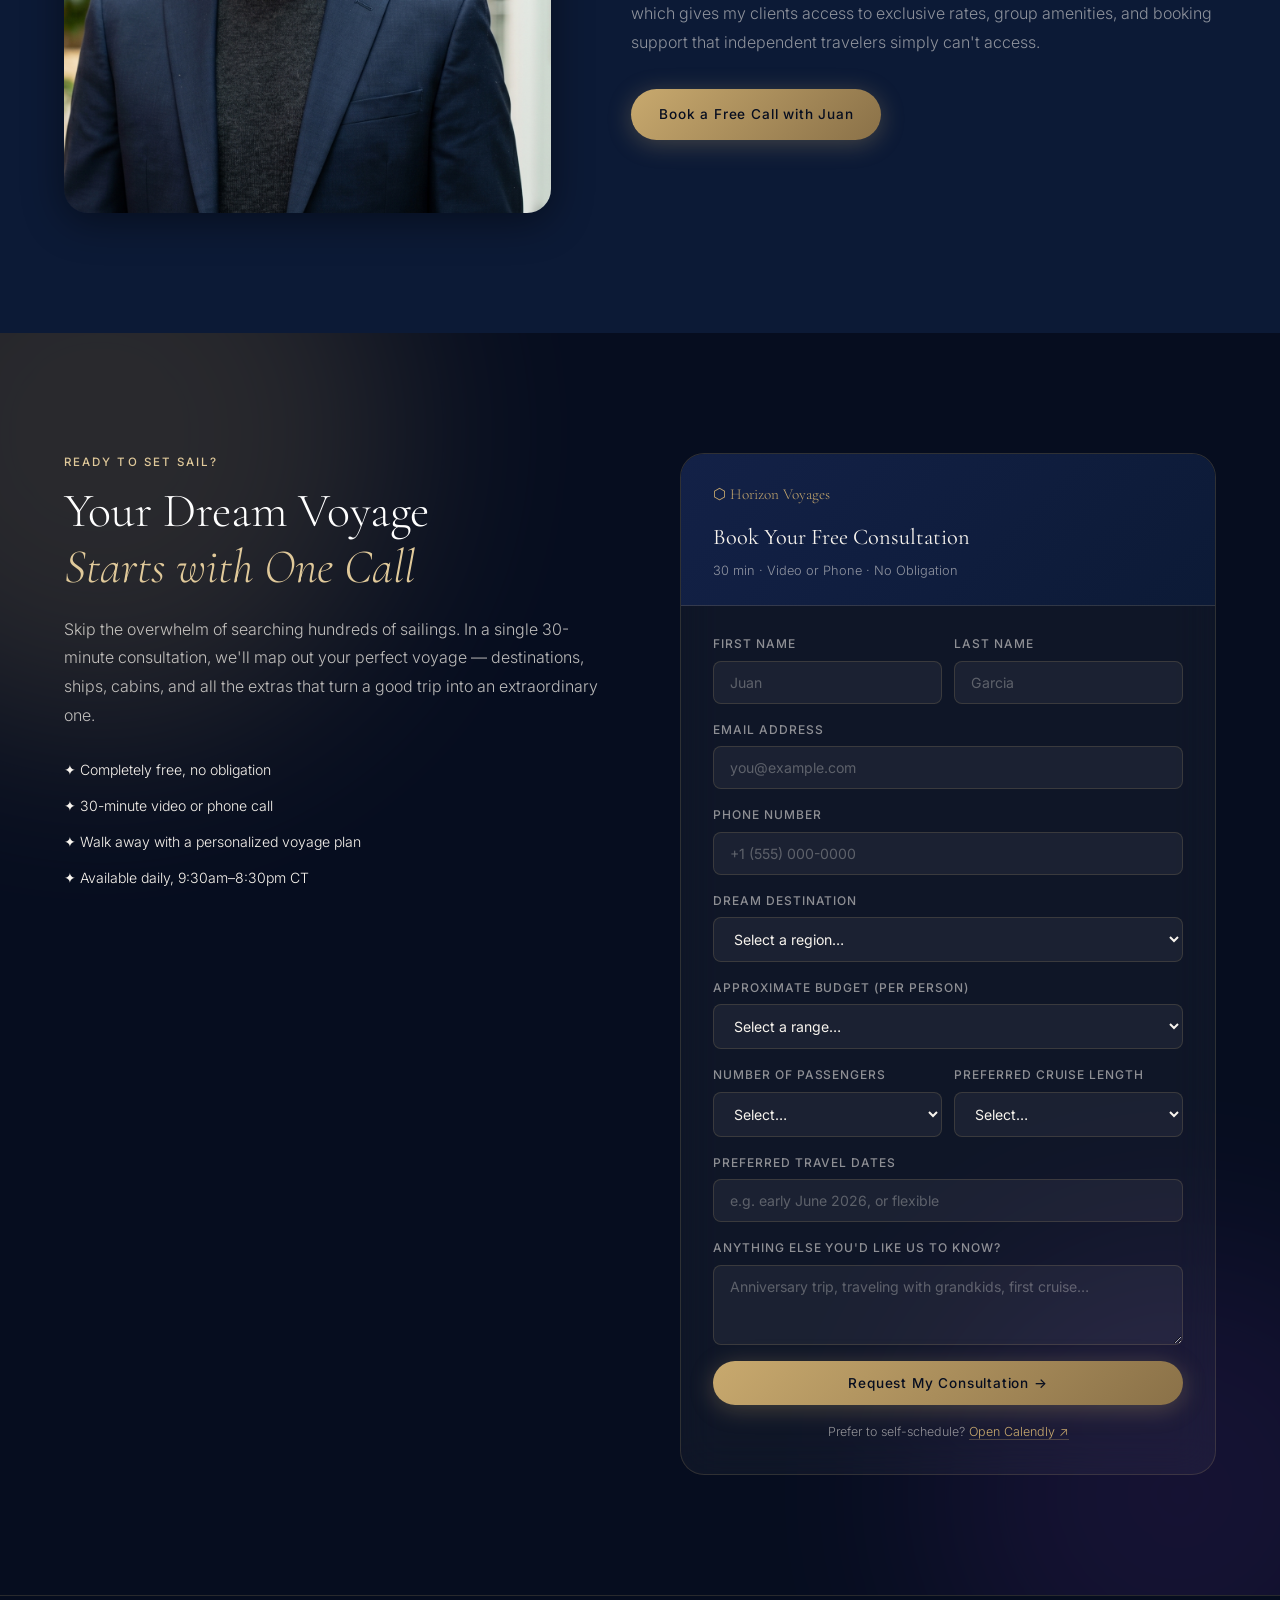
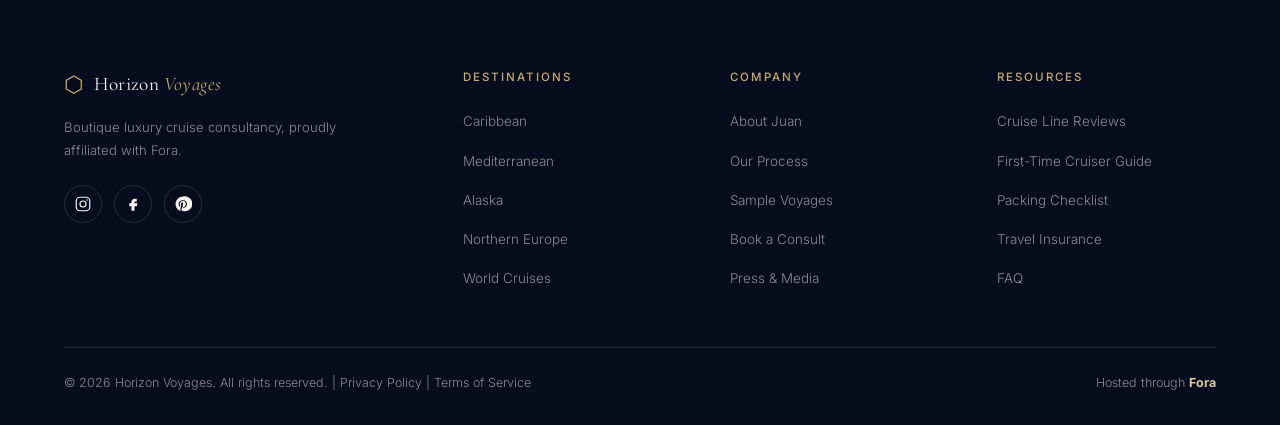
==== commit aa176e49: "Switch host agency references from Outside Agents to Fora" ====
--- a/index.html
+++ b/index.html
@@ -236,7 +236,7 @@
           <p class="section-eyebrow">Meet Your Advisor</p>
           <h2 class="section-title">A Human Expert<br /><em>In Your Corner</em></h2>
           <p class="advisor-body">Hi, I'm Juan Garcia — a cruise specialist with 2 years sailing the same waters I send my clients to. I've personally sailed several major cruise lines so I can give you real, insider guidance — not just a brochure quote.</p>
-          <p class="advisor-body">I'm proudly affiliated with <strong>Outside Agents</strong>, one of North America's leading host agencies, which gives my clients access to exclusive rates, group amenities, and booking support that independent travelers simply can't access.</p>
+          <p class="advisor-body">I'm proudly affiliated with <strong>Fora</strong>, one of North America's leading host agencies, which gives my clients access to exclusive rates, group amenities, and booking support that independent travelers simply can't access.</p>
           <div class="advisor-actions">
             <a href="#consult" class="btn btn-primary" id="advisor-cta">Book a Free Call with Juan</a>
           </div>
@@ -376,7 +376,7 @@
             <span class="logo-mark">⬡</span>
             <span class="logo-text">Horizon <em>Voyages</em></span>
           </a>
-          <p>Boutique luxury cruise consultancy, proudly affiliated with Outside Agents.</p>
+          <p>Boutique luxury cruise consultancy, proudly affiliated with Fora.</p>
           <div class="footer-social">
             <a href="#" aria-label="Instagram" class="social-btn" id="footer-ig"><svg viewBox="0 0 24 24" fill="none" stroke="currentColor" stroke-width="1.6"><rect x="3" y="3" width="18" height="18" rx="5"/><circle cx="12" cy="12" r="4"/><circle cx="17.5" cy="6.5" r="1" fill="currentColor" stroke="none"/></svg></a>
             <a href="#" aria-label="Facebook" class="social-btn" id="footer-fb"><svg viewBox="0 0 24 24" fill="currentColor"><path d="M14 9h3V5h-3c-2.2 0-4 1.8-4 4v2H7v4h3v6h4v-6h3l1-4h-4V9c0-.6.4-1 1-1z"/></svg></a>
@@ -416,7 +416,7 @@
       </div>
       <div class="footer-bottom">
         <p>© 2026 Horizon Voyages. All rights reserved. | <a href="privacy.html">Privacy Policy</a> | <a href="terms.html">Terms of Service</a></p>
-        <p class="footer-host">Hosted through <strong>Outside Agents</strong></p>
+        <p class="footer-host">Hosted through <strong>Fora</strong></p>
       </div>
     </div>
   </footer>
--- a/style.css
+++ b/style.css
@@ -1049,6 +1049,12 @@
   color: var(--cream);
   border: 1px solid var(--border);
   border-bottom-left-radius: 2px;
+  white-space: pre-wrap;      /* keep the line breaks in "Sources:" lists */
+  overflow-wrap: anywhere;    /* long URLs must not overflow the bubble */
+}
+.ai-msg .msg-content a {
+  color: var(--gold);
+  text-decoration: underline;
 }
 .ai-msg.thought-msg .msg-content {
   background: transparent;
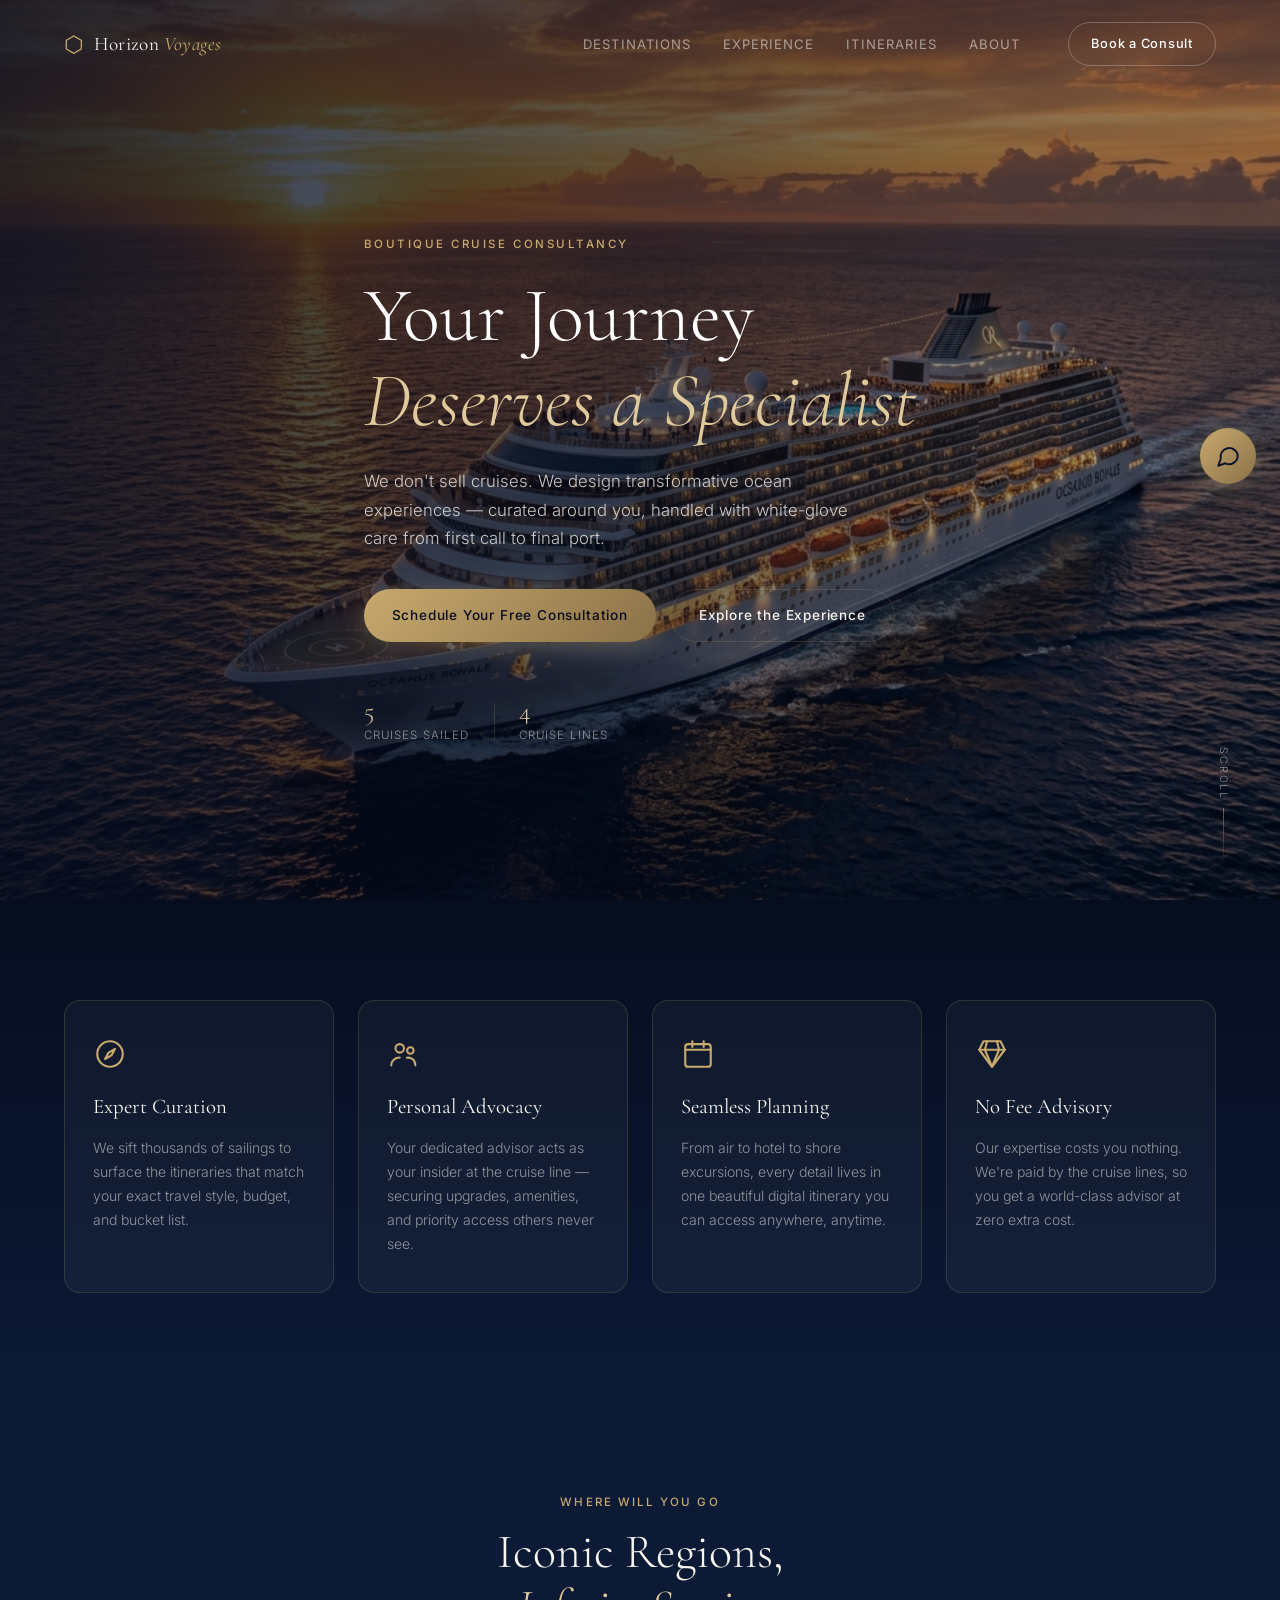
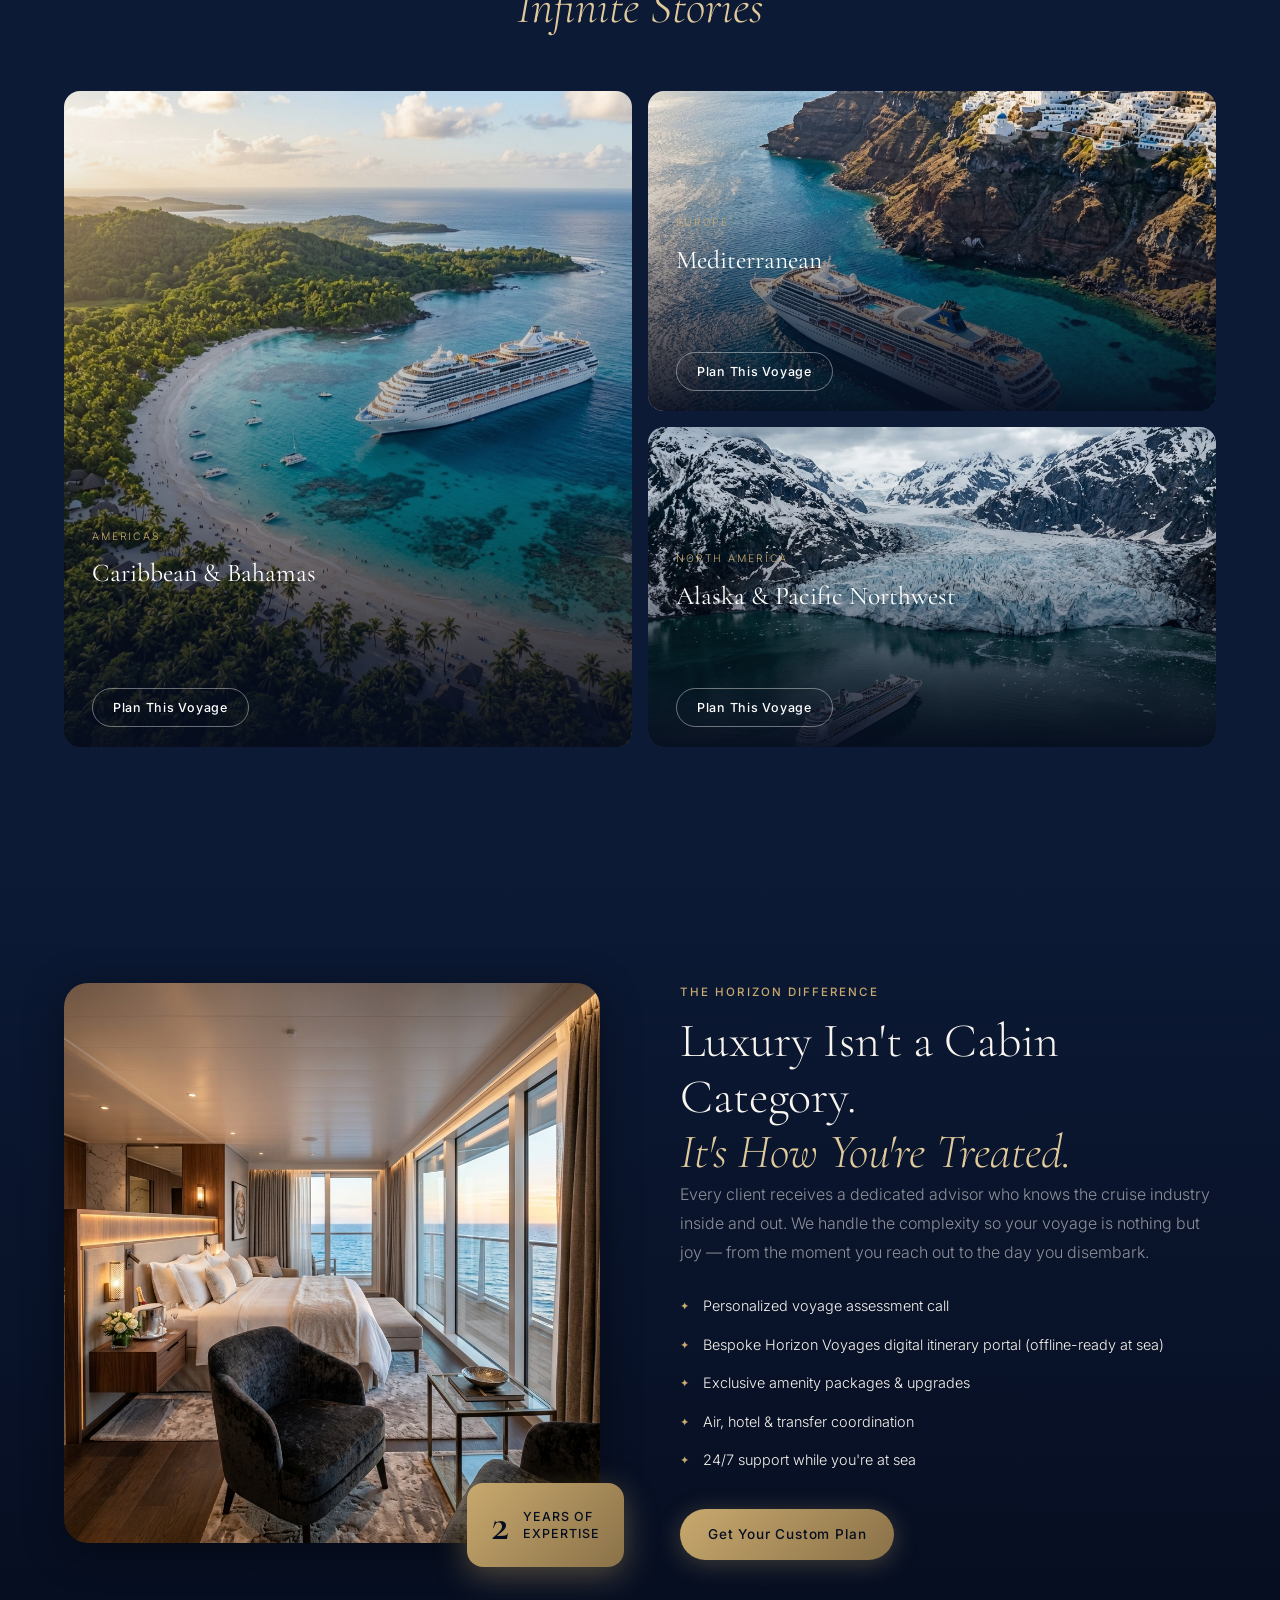
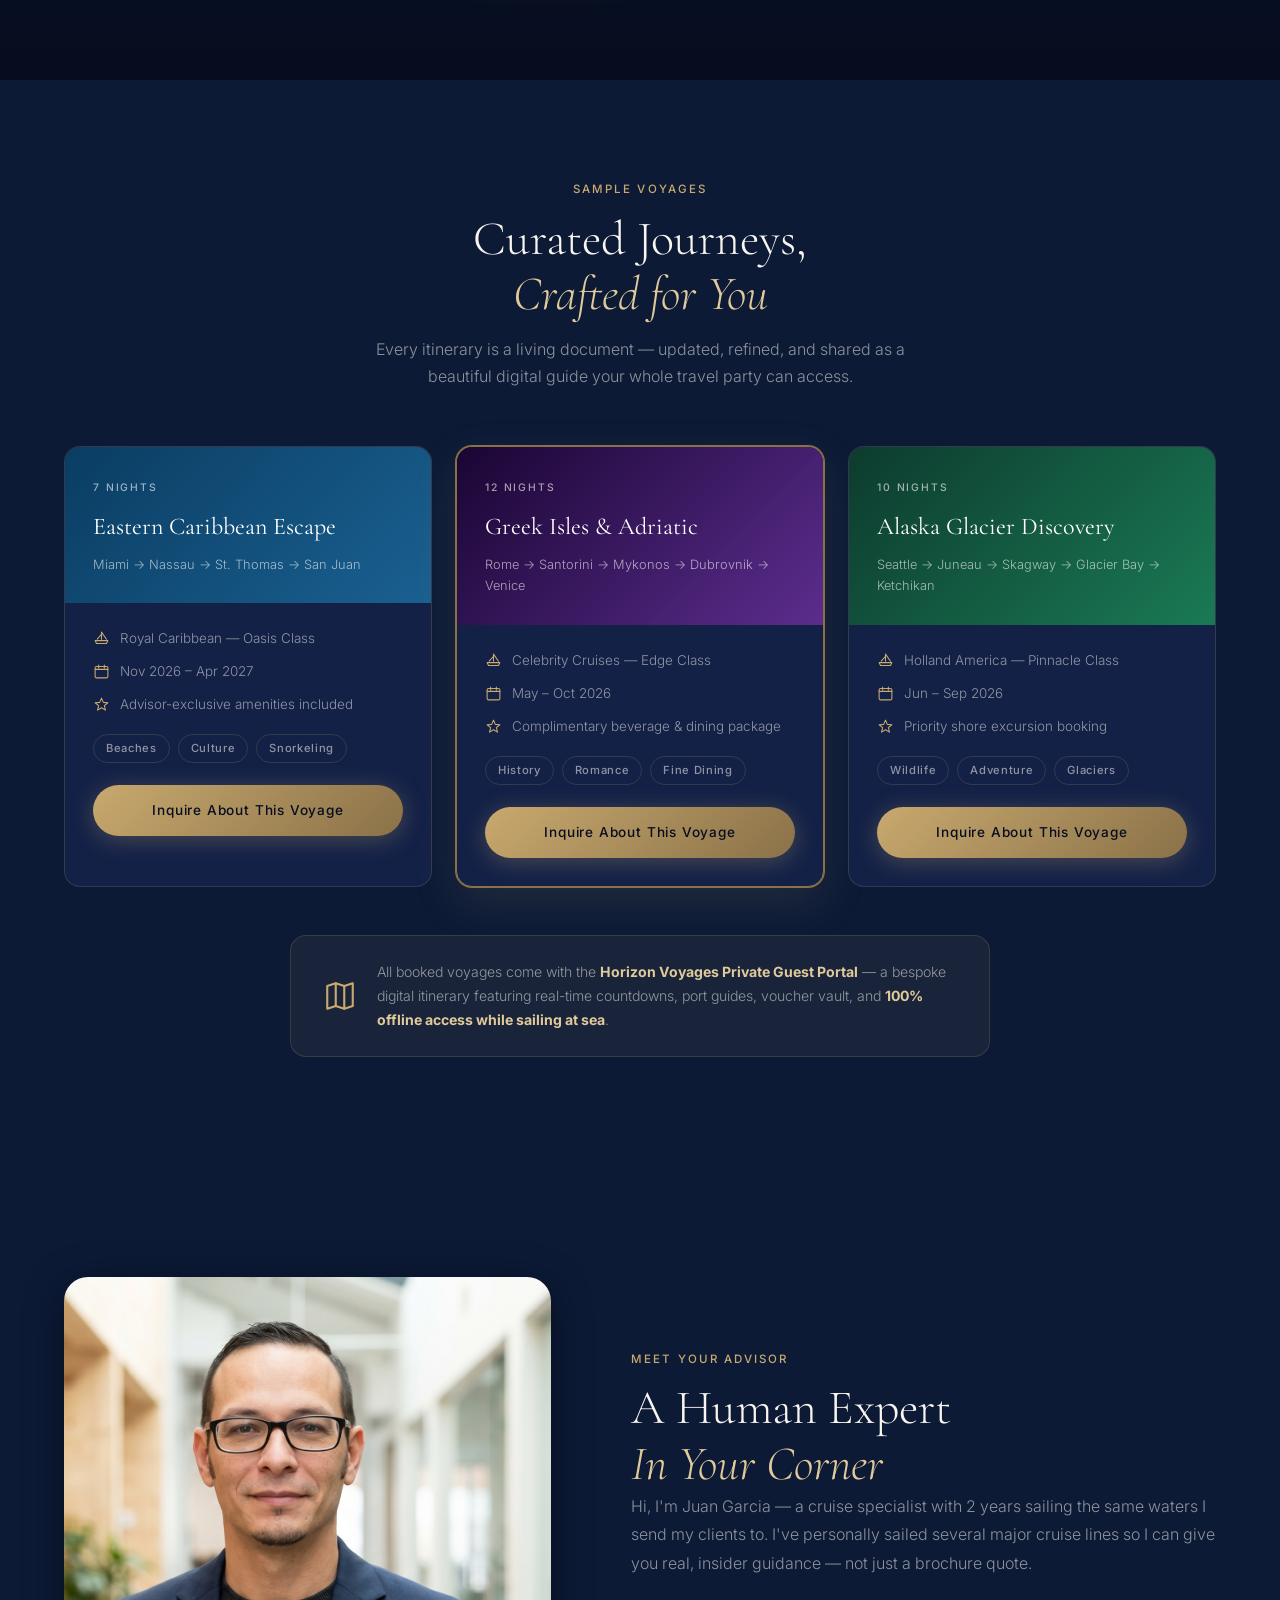
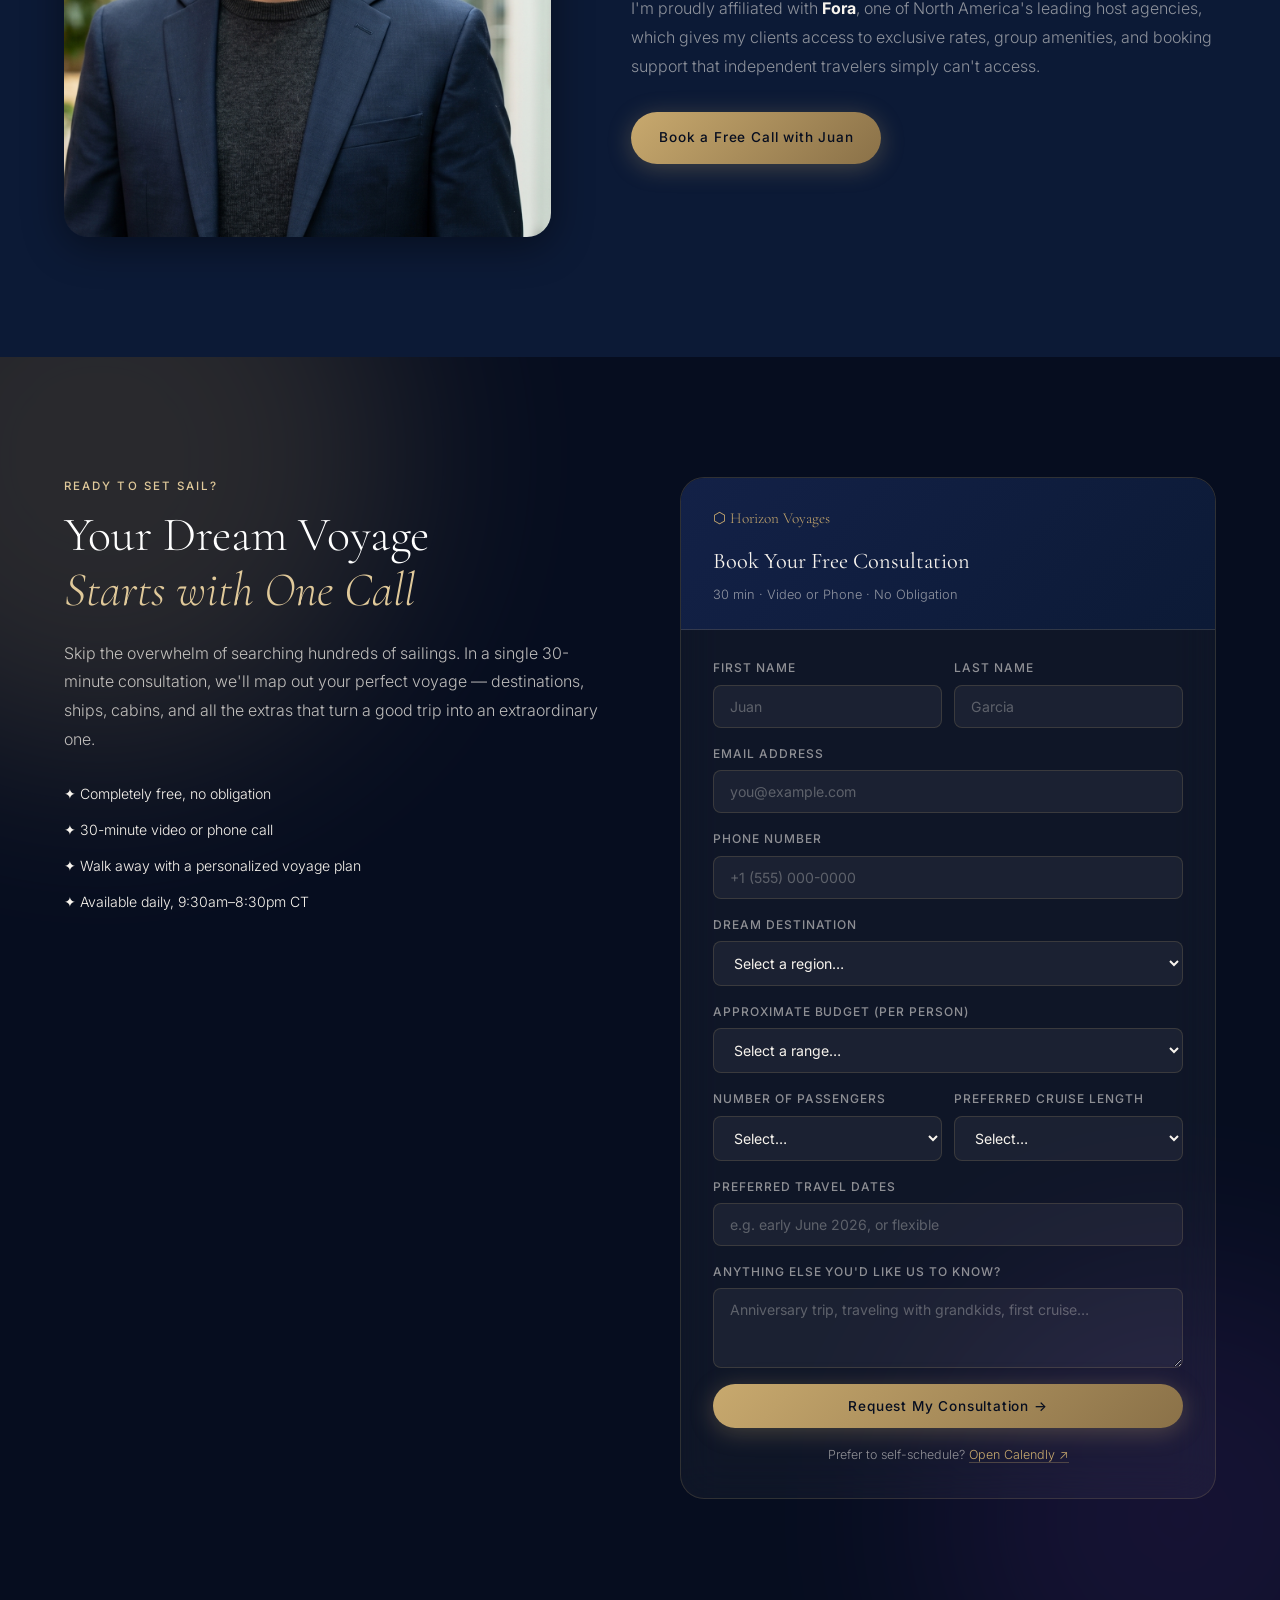
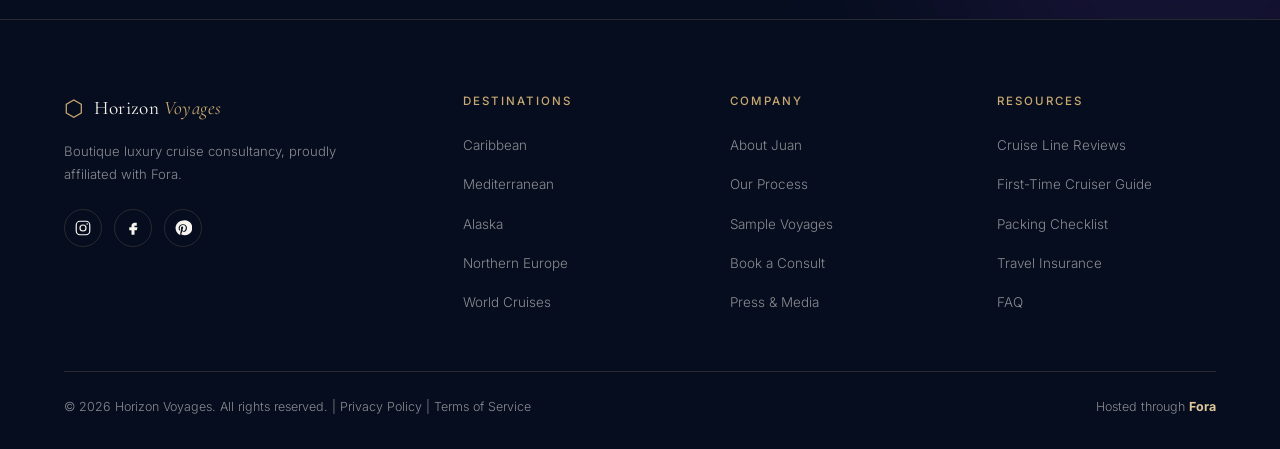
==== commit befe7ea8: "Add bespoke Horizon Voyages digital itinerary portal and AI confirmation parser - Replace Travefy re" ====
--- a/index.html
+++ b/index.html
@@ -149,7 +149,7 @@
         <p class="exp-body">Every client receives a dedicated advisor who knows the cruise industry inside and out. We handle the complexity so your voyage is nothing but joy — from the moment you reach out to the day you disembark.</p>
         <ul class="exp-checklist">
           <li><span class="check-icon">✦</span> Personalized voyage assessment call</li>
-          <li><span class="check-icon">✦</span> Beautiful digital itinerary (powered by Travefy)</li>
+          <li><span class="check-icon">✦</span> Bespoke Horizon Voyages digital itinerary portal (offline-ready at sea)</li>
           <li><span class="check-icon">✦</span> Exclusive amenity packages &amp; upgrades</li>
           <li><span class="check-icon">✦</span> Air, hotel &amp; transfer coordination</li>
           <li><span class="check-icon">✦</span> 24/7 support while you're at sea</li>
@@ -218,9 +218,9 @@
           </div>
         </article>
       </div>
-      <div class="itin-travefy-note" data-reveal>
-        <div class="travefy-icon"><svg viewBox="0 0 24 24" fill="none" stroke="currentColor" stroke-width="1.5" stroke-linecap="round" stroke-linejoin="round"><path d="M9 3 3 5v16l6-2 6 2 6-2V3l-6 2-6-2z"/><path d="M9 3v16M15 5v16"/></svg></div>
-        <p>All booked voyages come with a <strong>stunning digital itinerary</strong> powered by <strong>Travefy</strong> — shareable with your travel party, updated in real-time, and accessible on any device.</p>
+      <div class="itin-portal-note" data-reveal>
+        <div class="portal-icon"><svg viewBox="0 0 24 24" fill="none" stroke="currentColor" stroke-width="1.5" stroke-linecap="round" stroke-linejoin="round"><path d="M9 3 3 5v16l6-2 6 2 6-2V3l-6 2-6-2z"/><path d="M9 3v16M15 5v16"/></svg></div>
+        <p>All booked voyages come with the <strong>Horizon Voyages Private Guest Portal</strong> — a bespoke digital itinerary featuring real-time countdowns, port guides, voucher vault, and <strong>100% offline access while sailing at sea</strong>.</p>
       </div>
     </div>
   </section>
--- a/style.css
+++ b/style.css
@@ -548,6 +548,7 @@
   border: 1px solid var(--border);
   color: var(--muted);
 }
+.itin-portal-note,
 .itin-travefy-note {
   display: flex;
   align-items: center;
@@ -560,9 +561,13 @@
   margin: 0 auto;
   text-align: left;
 }
+.portal-icon,
 .travefy-icon { color: var(--gold); flex-shrink: 0; line-height: 0; }
+.portal-icon svg,
 .travefy-icon svg { width: 34px; height: 34px; }
+.itin-portal-note p,
 .itin-travefy-note p { font-size: .88rem; color: var(--muted); line-height: 1.7; }
+.itin-portal-note strong,
 .itin-travefy-note strong { color: var(--gold-light); }
 
 /* =============================================
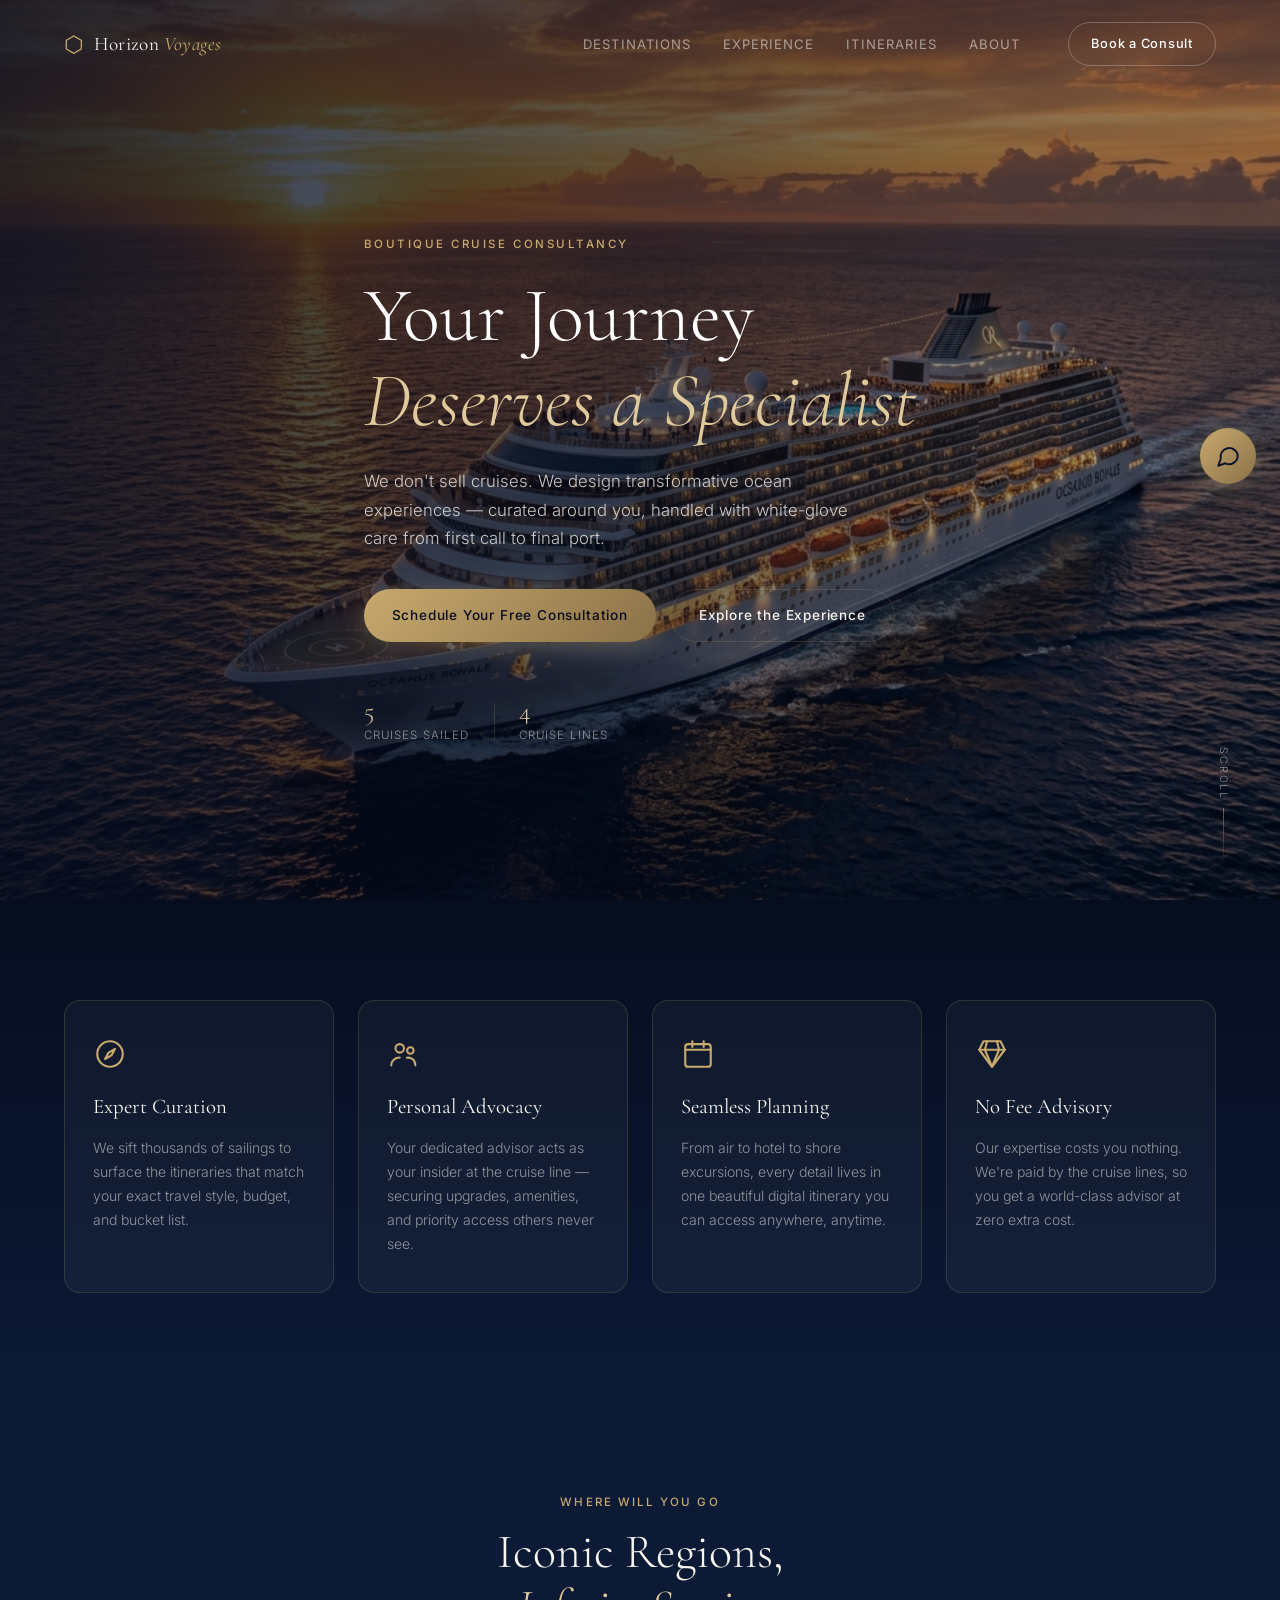
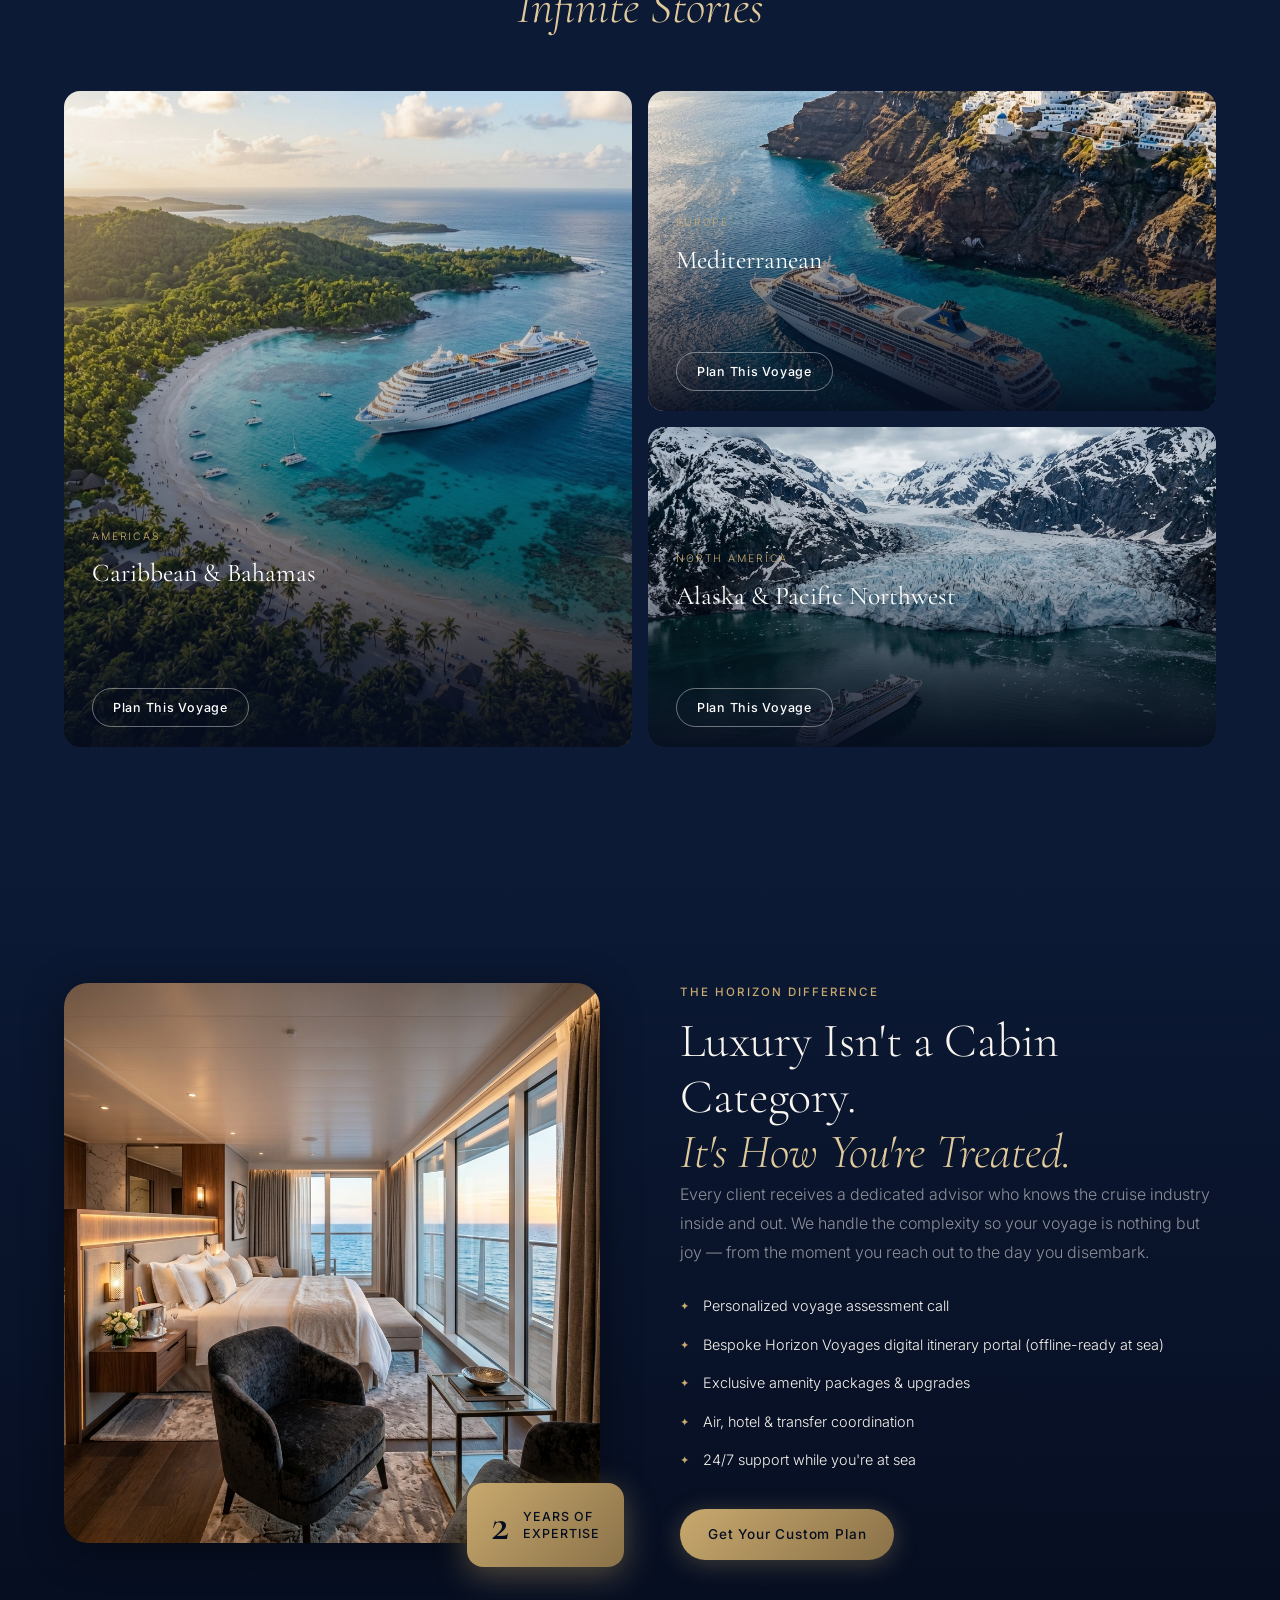
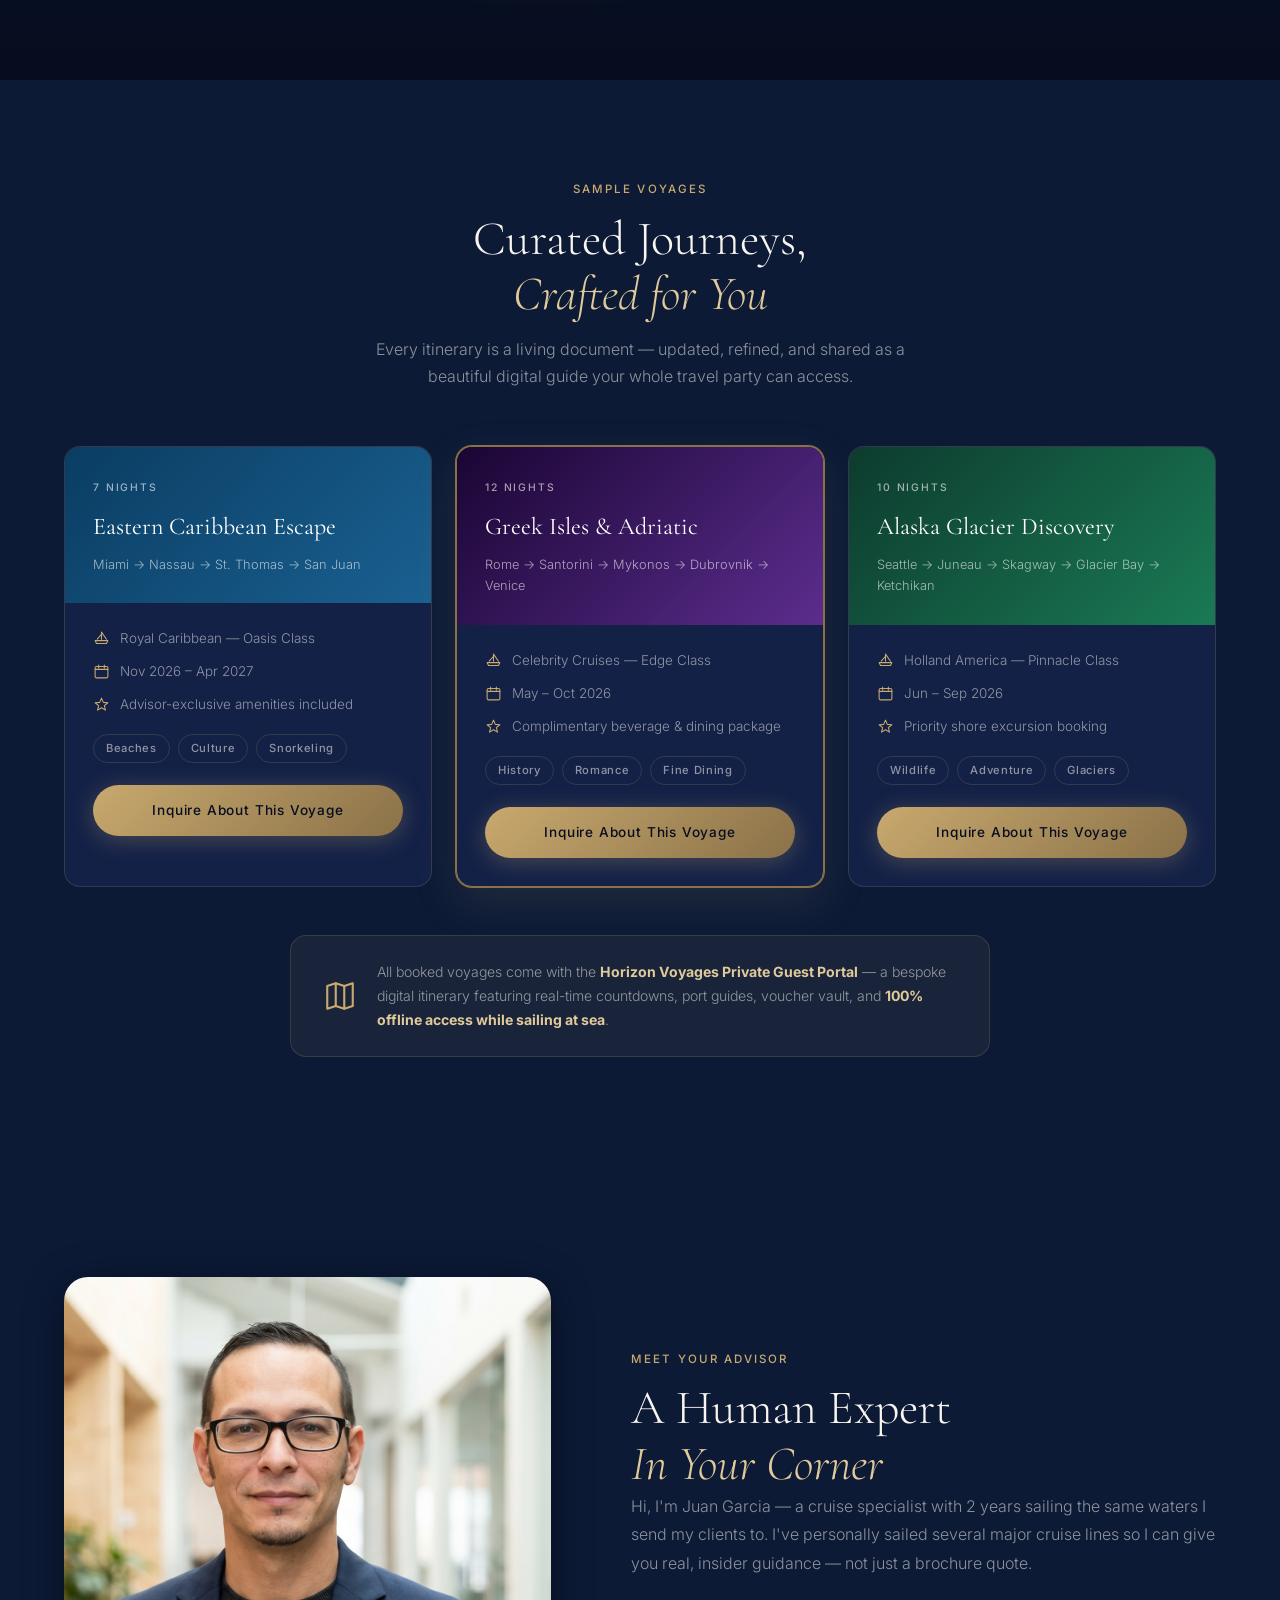
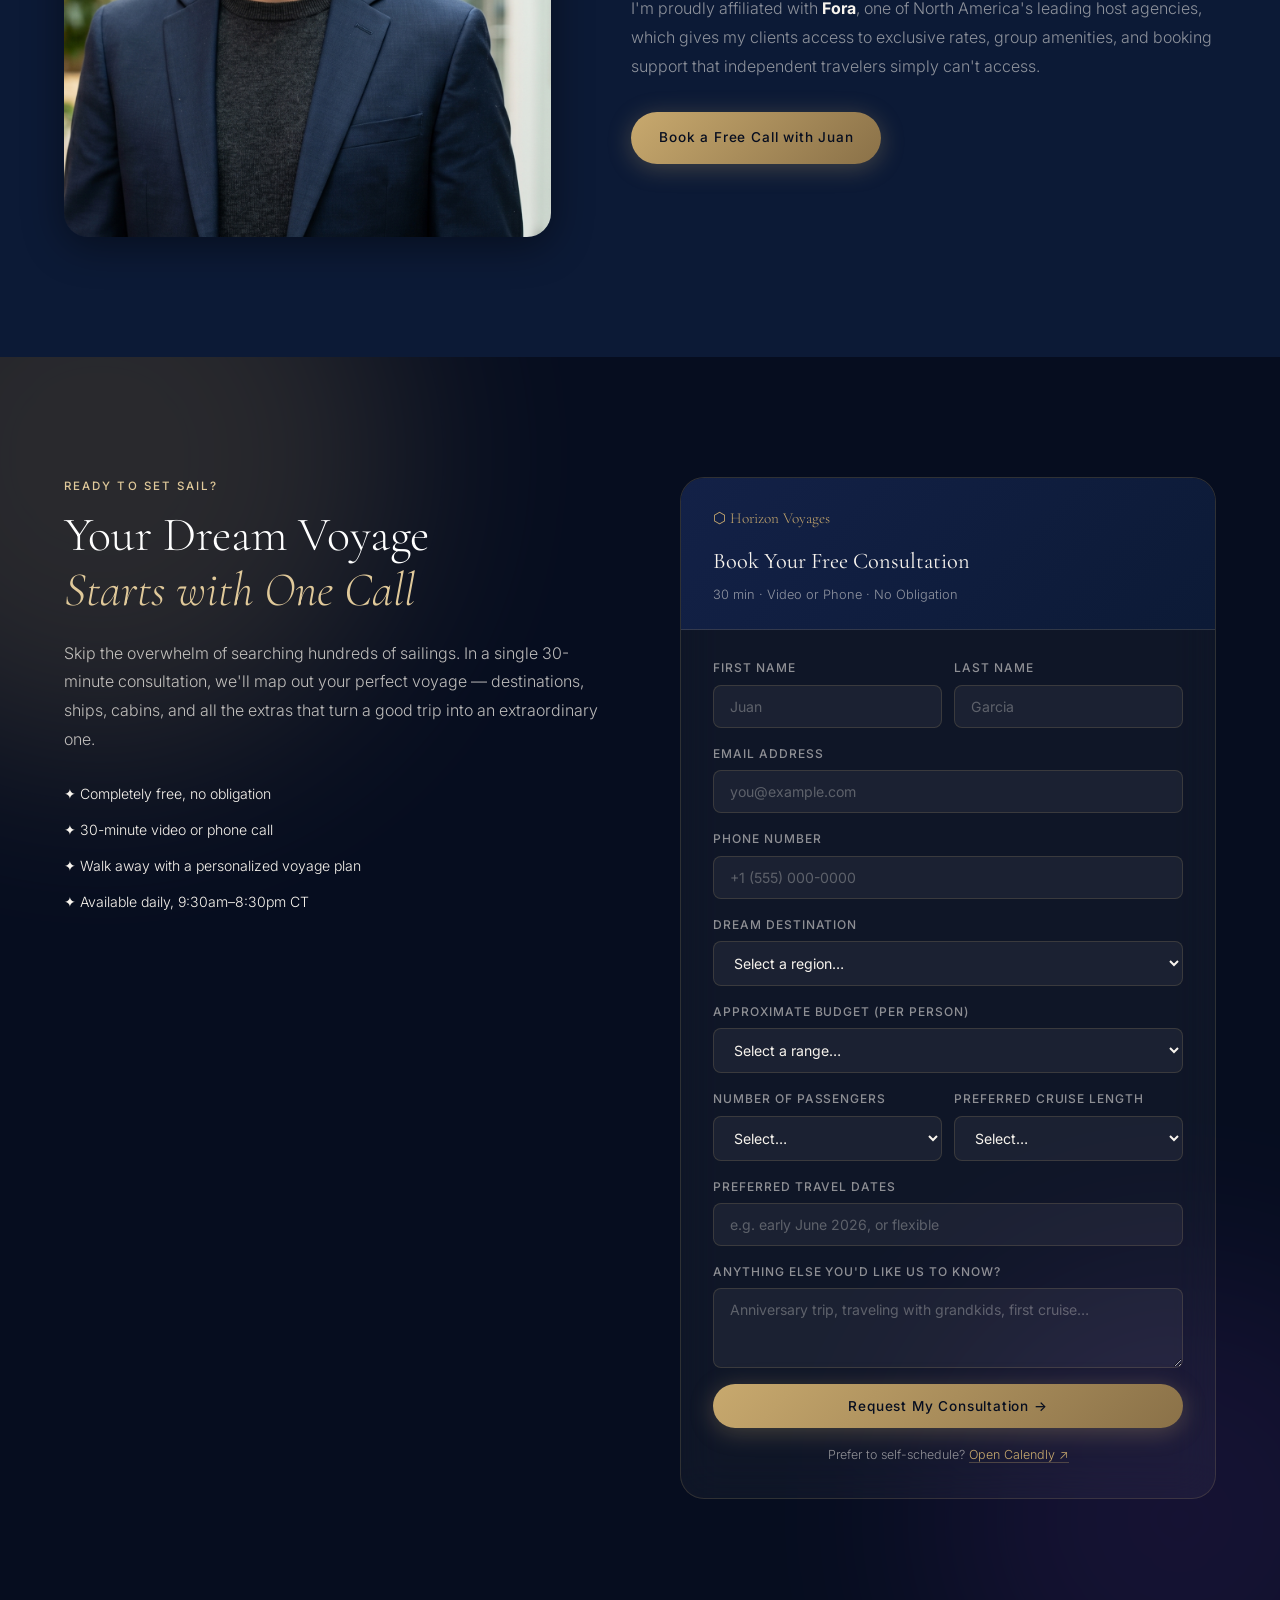
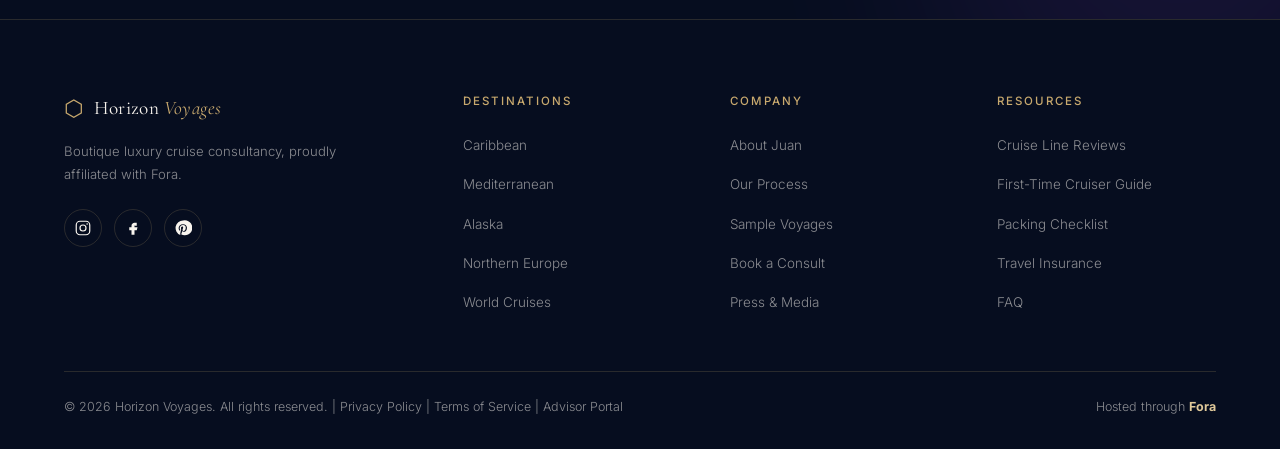
==== commit d3611a43: "Add frontend Advisor Portal (/admin.html and /admin/) with AI Itinerary Generator" ====
--- a/index.html
+++ b/index.html
@@ -415,7 +415,7 @@
         </div>
       </div>
       <div class="footer-bottom">
-        <p>© 2026 Horizon Voyages. All rights reserved. | <a href="privacy.html">Privacy Policy</a> | <a href="terms.html">Terms of Service</a></p>
+        <p>© 2026 Horizon Voyages. All rights reserved. | <a href="privacy.html">Privacy Policy</a> | <a href="terms.html">Terms of Service</a> | <a href="admin.html">Advisor Portal</a></p>
         <p class="footer-host">Hosted through <strong>Fora</strong></p>
       </div>
     </div>
